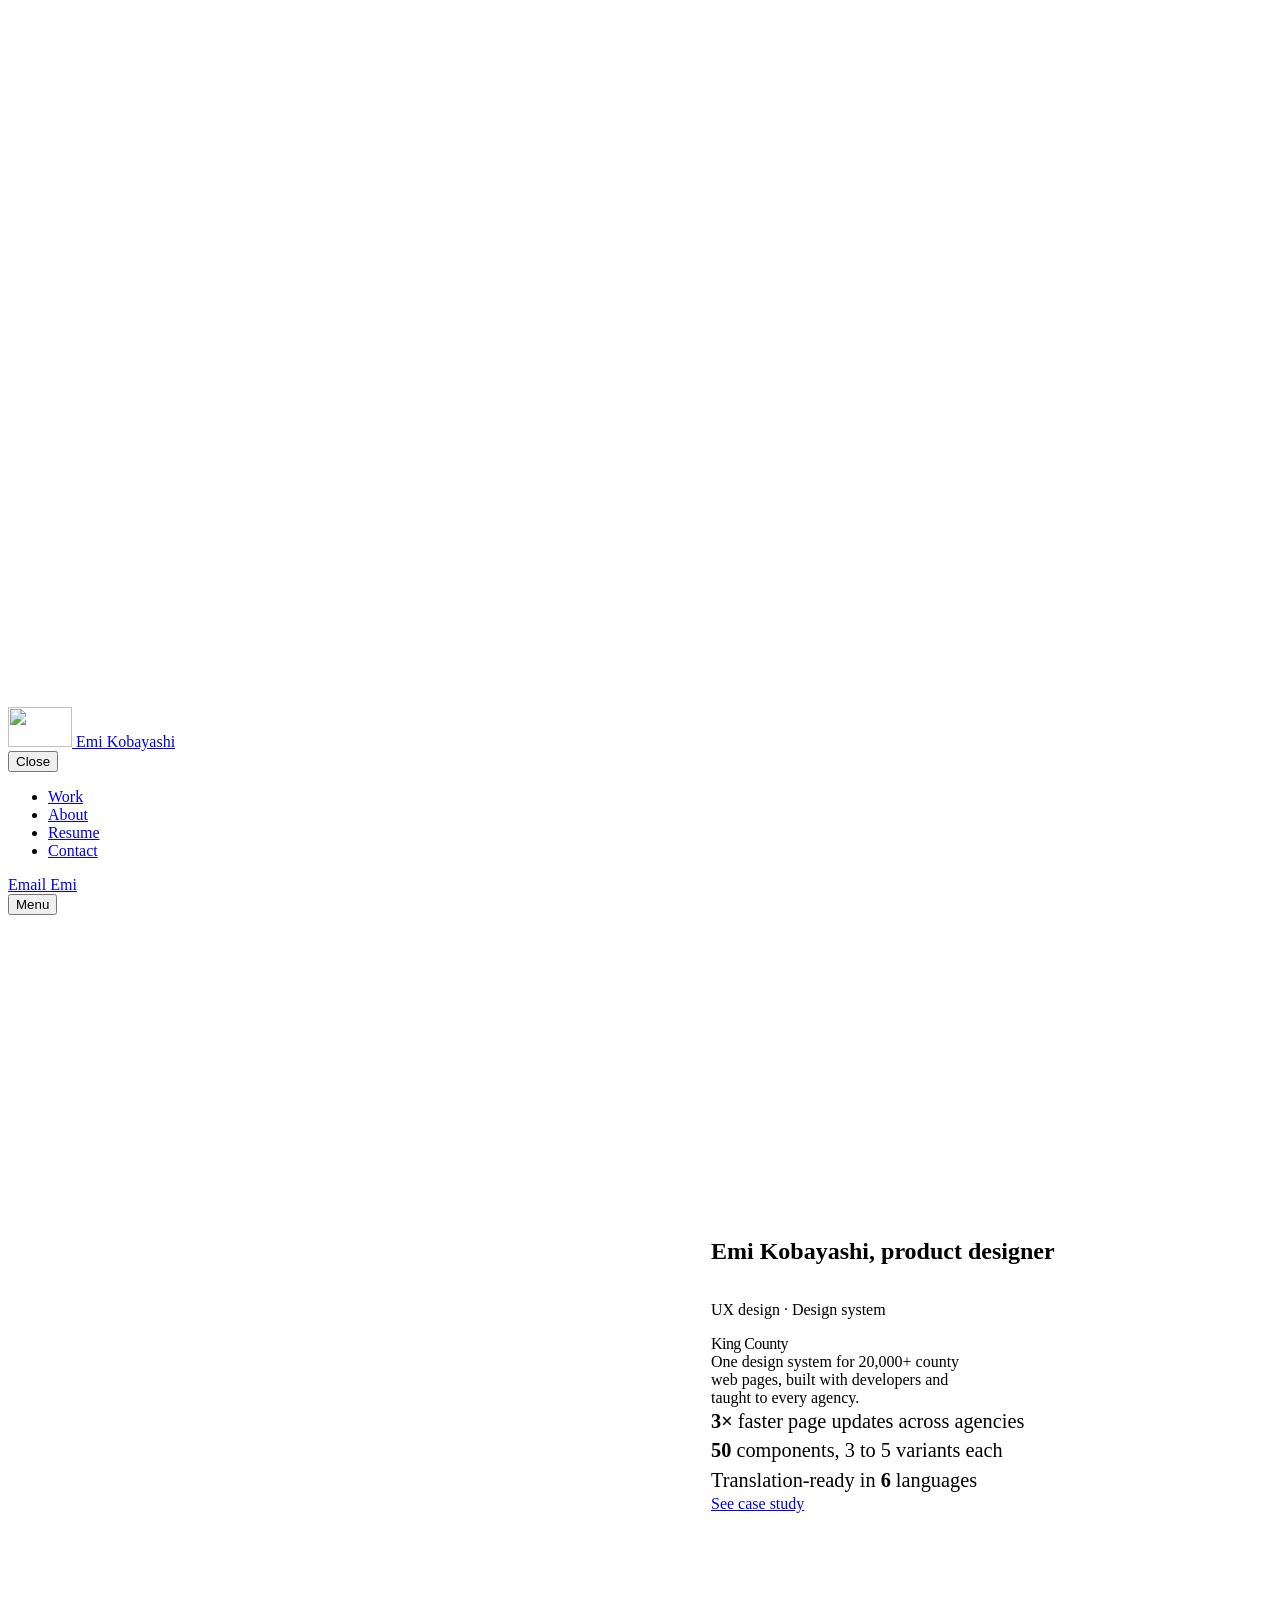
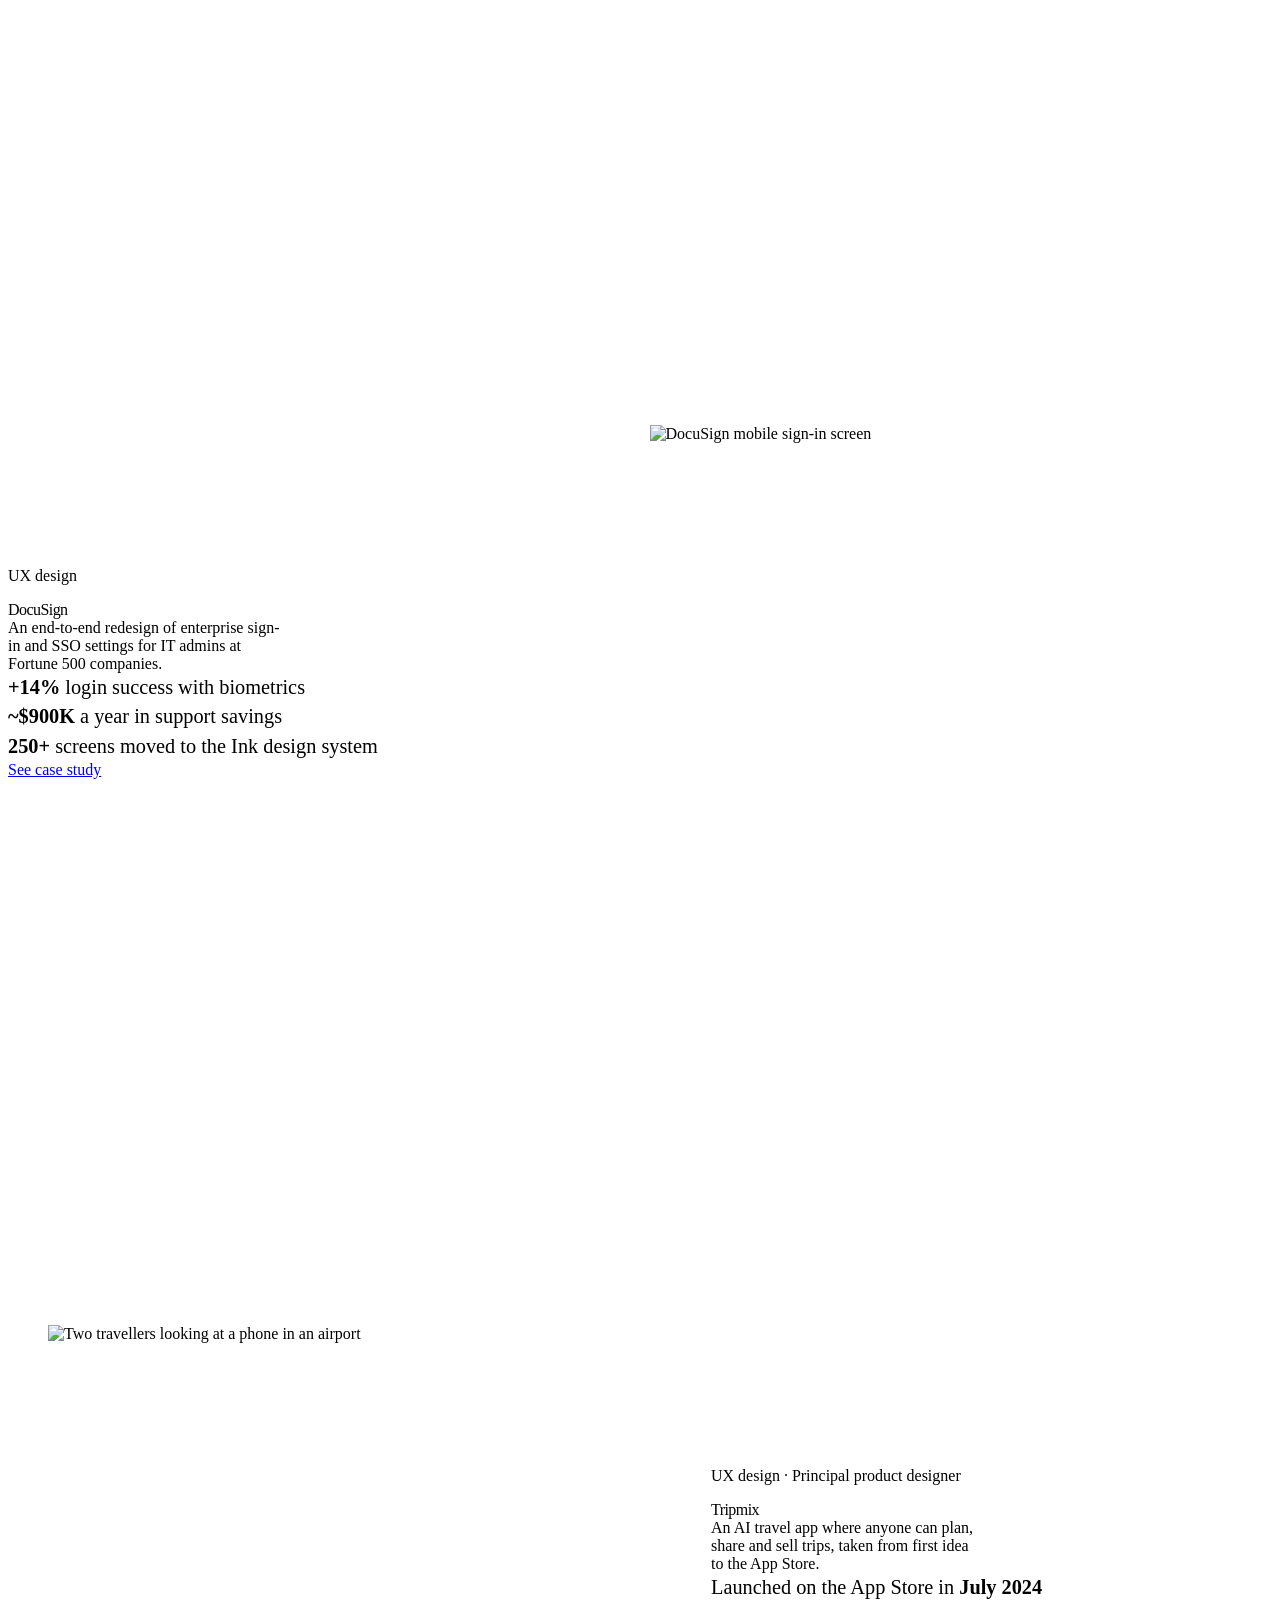
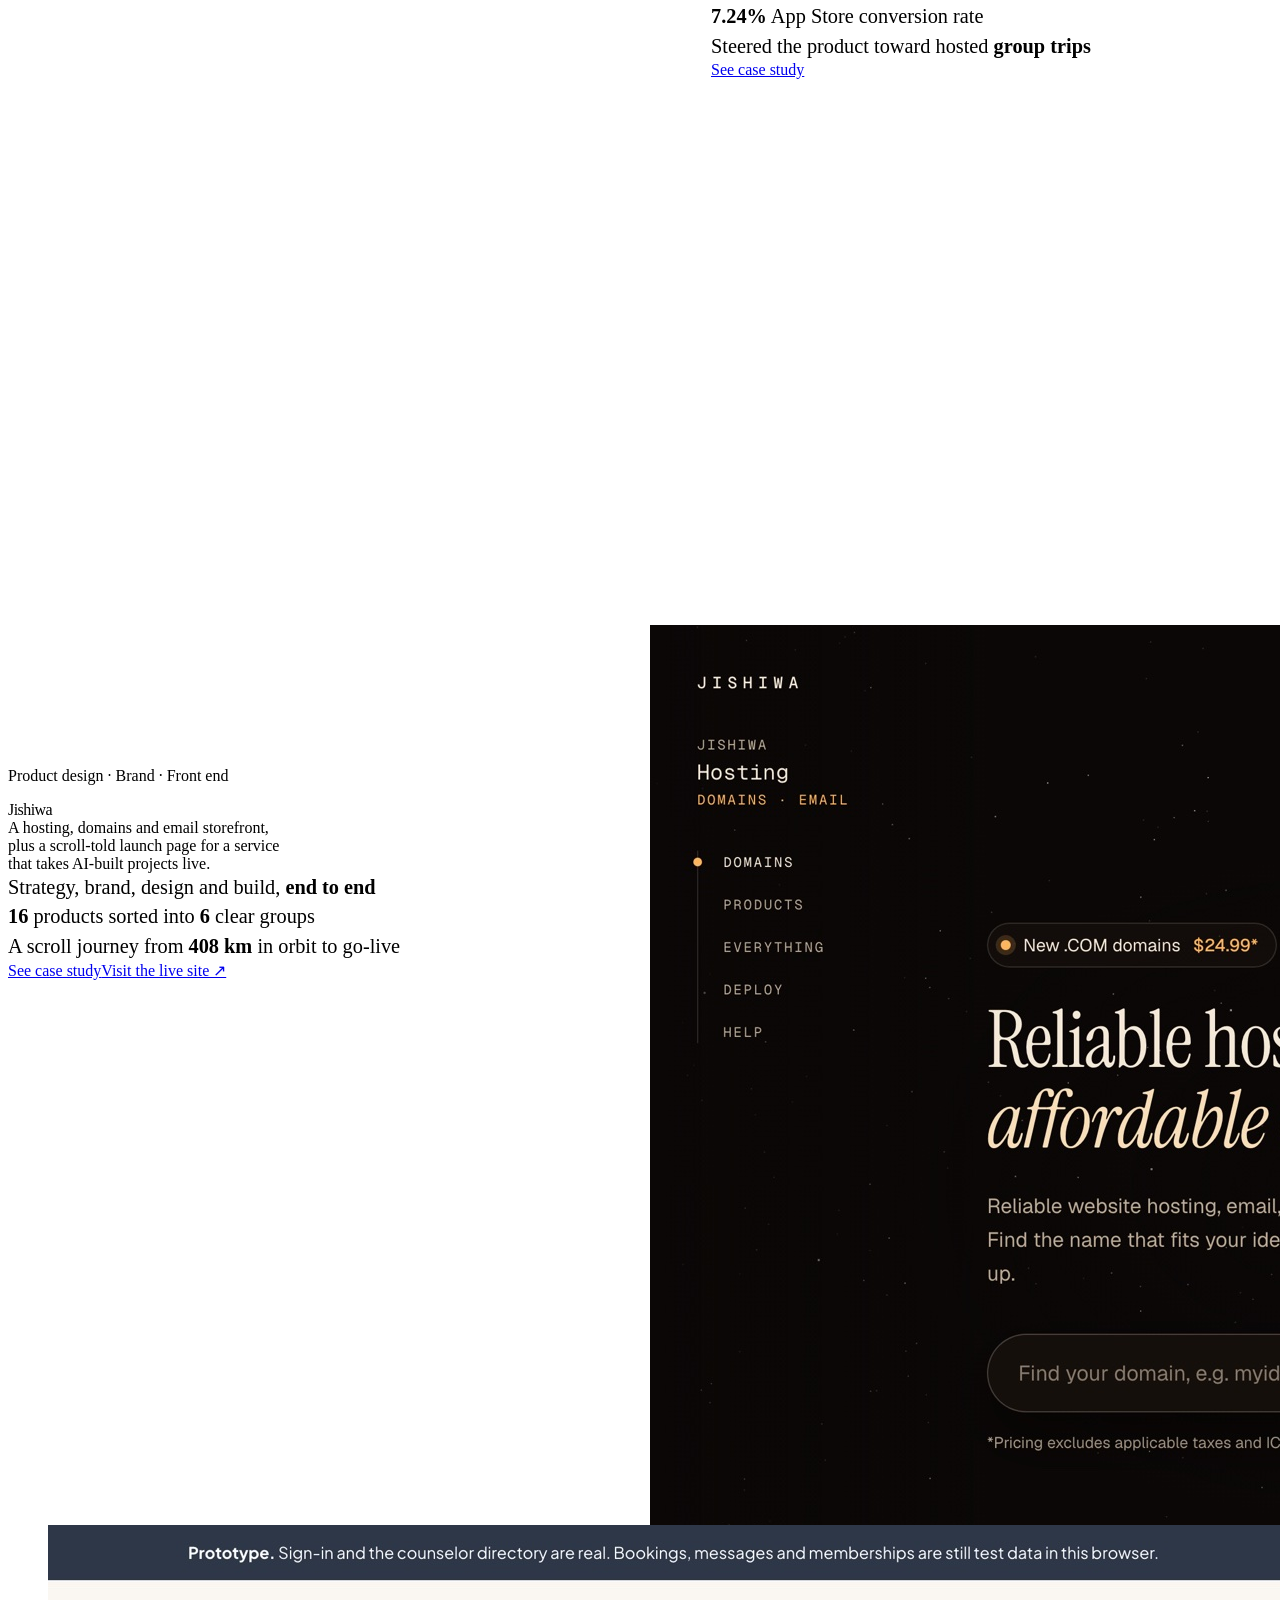
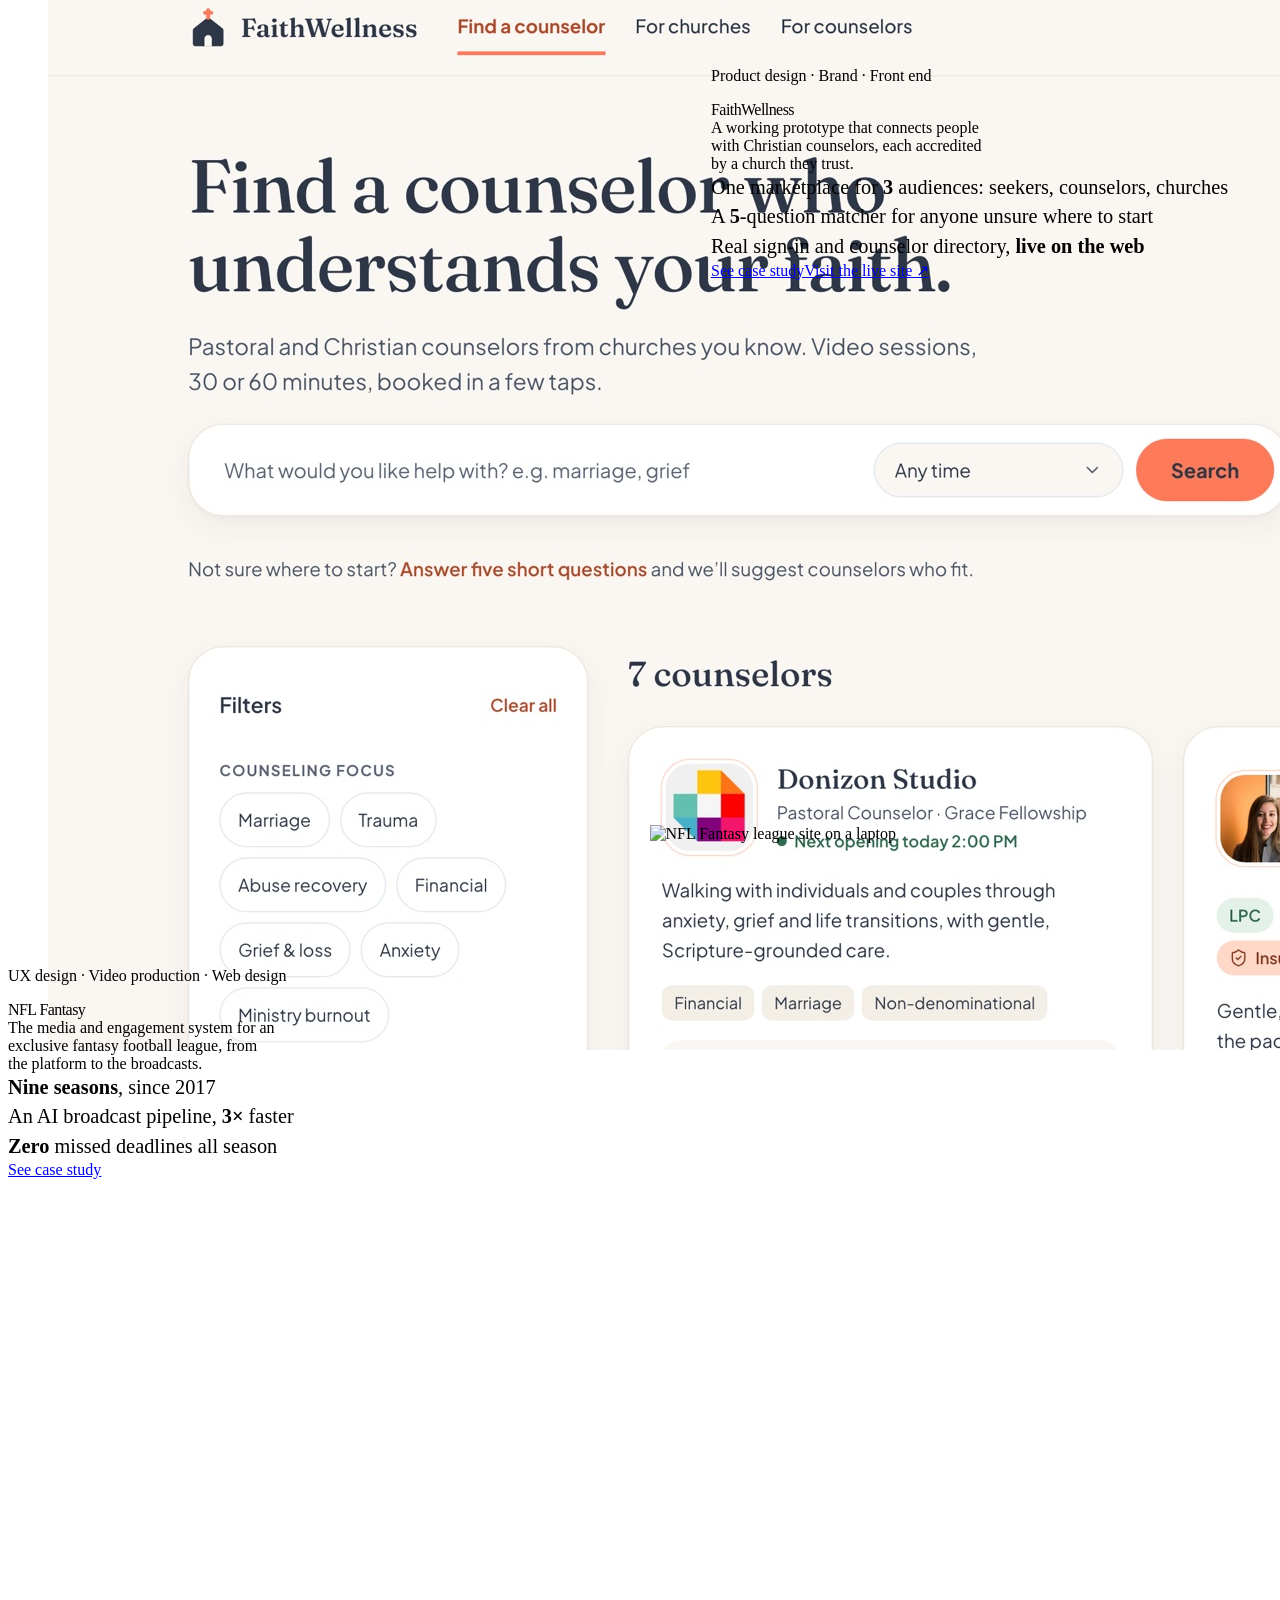
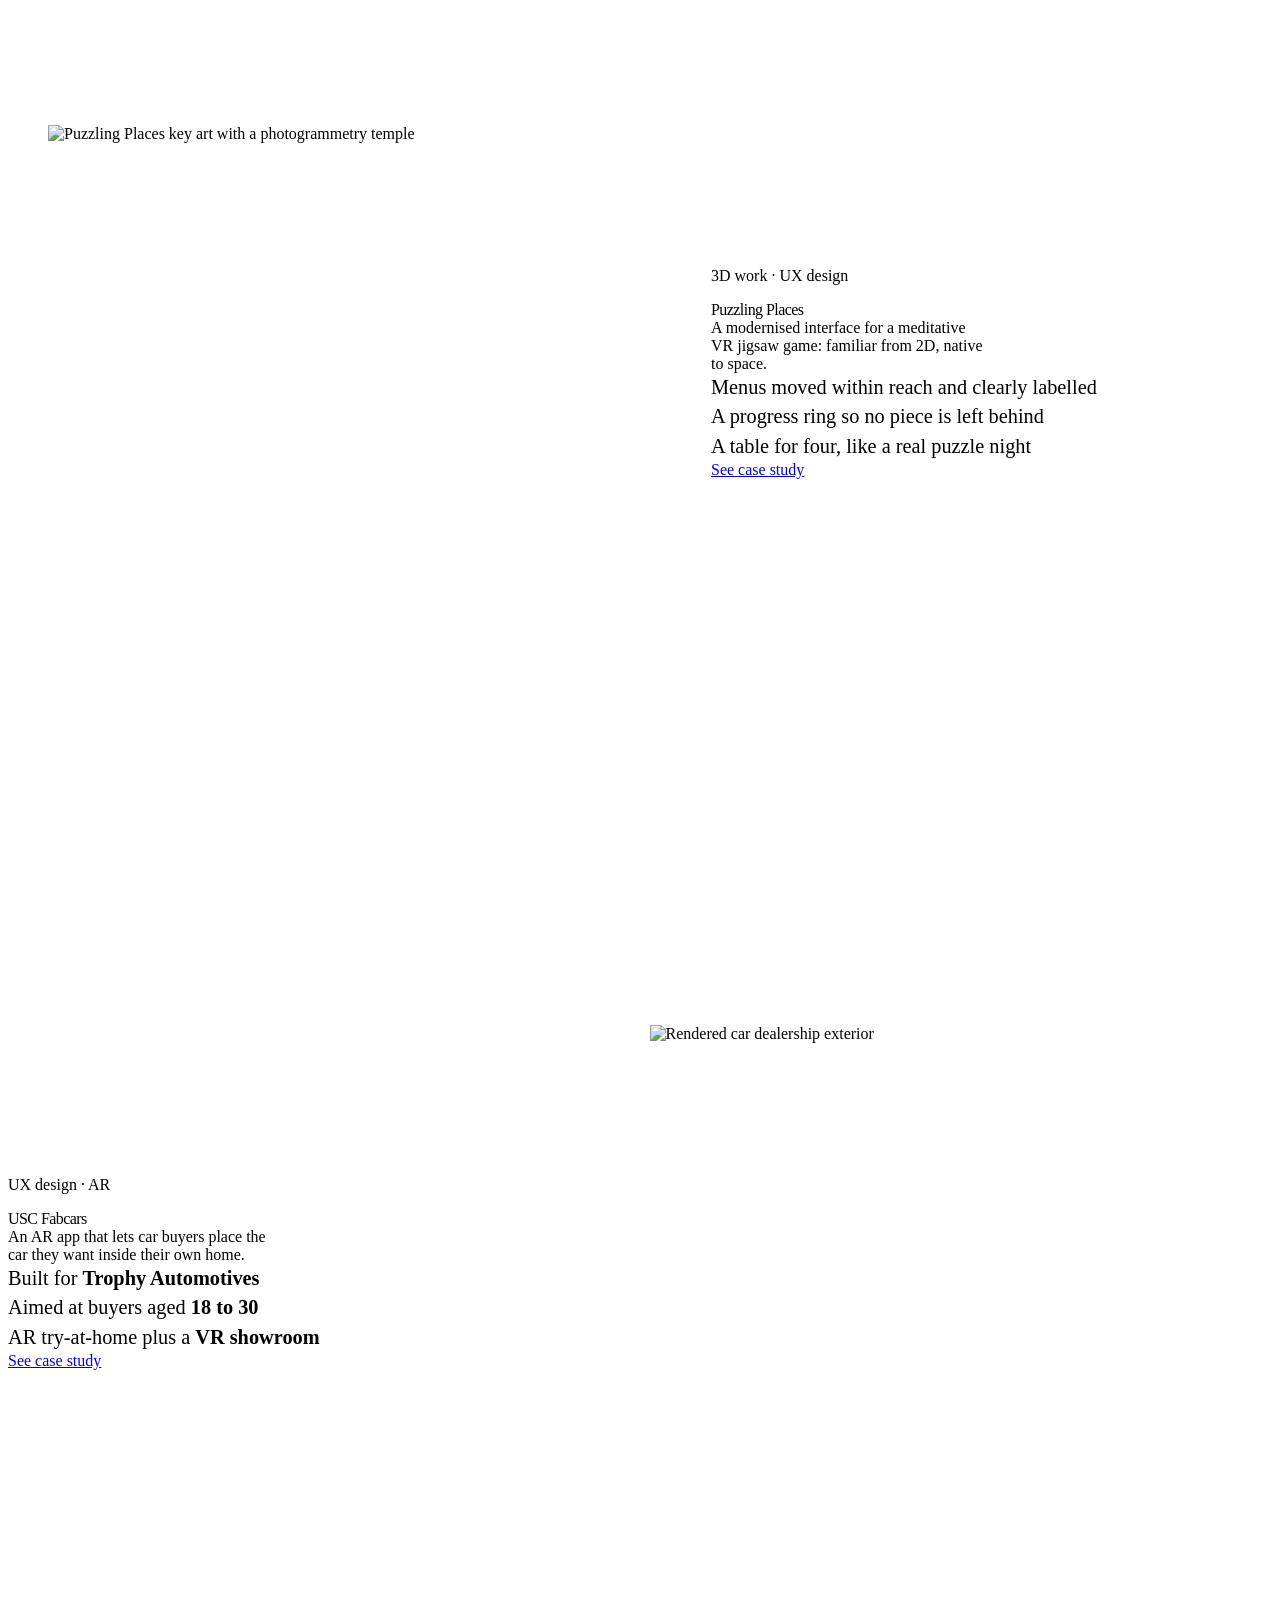
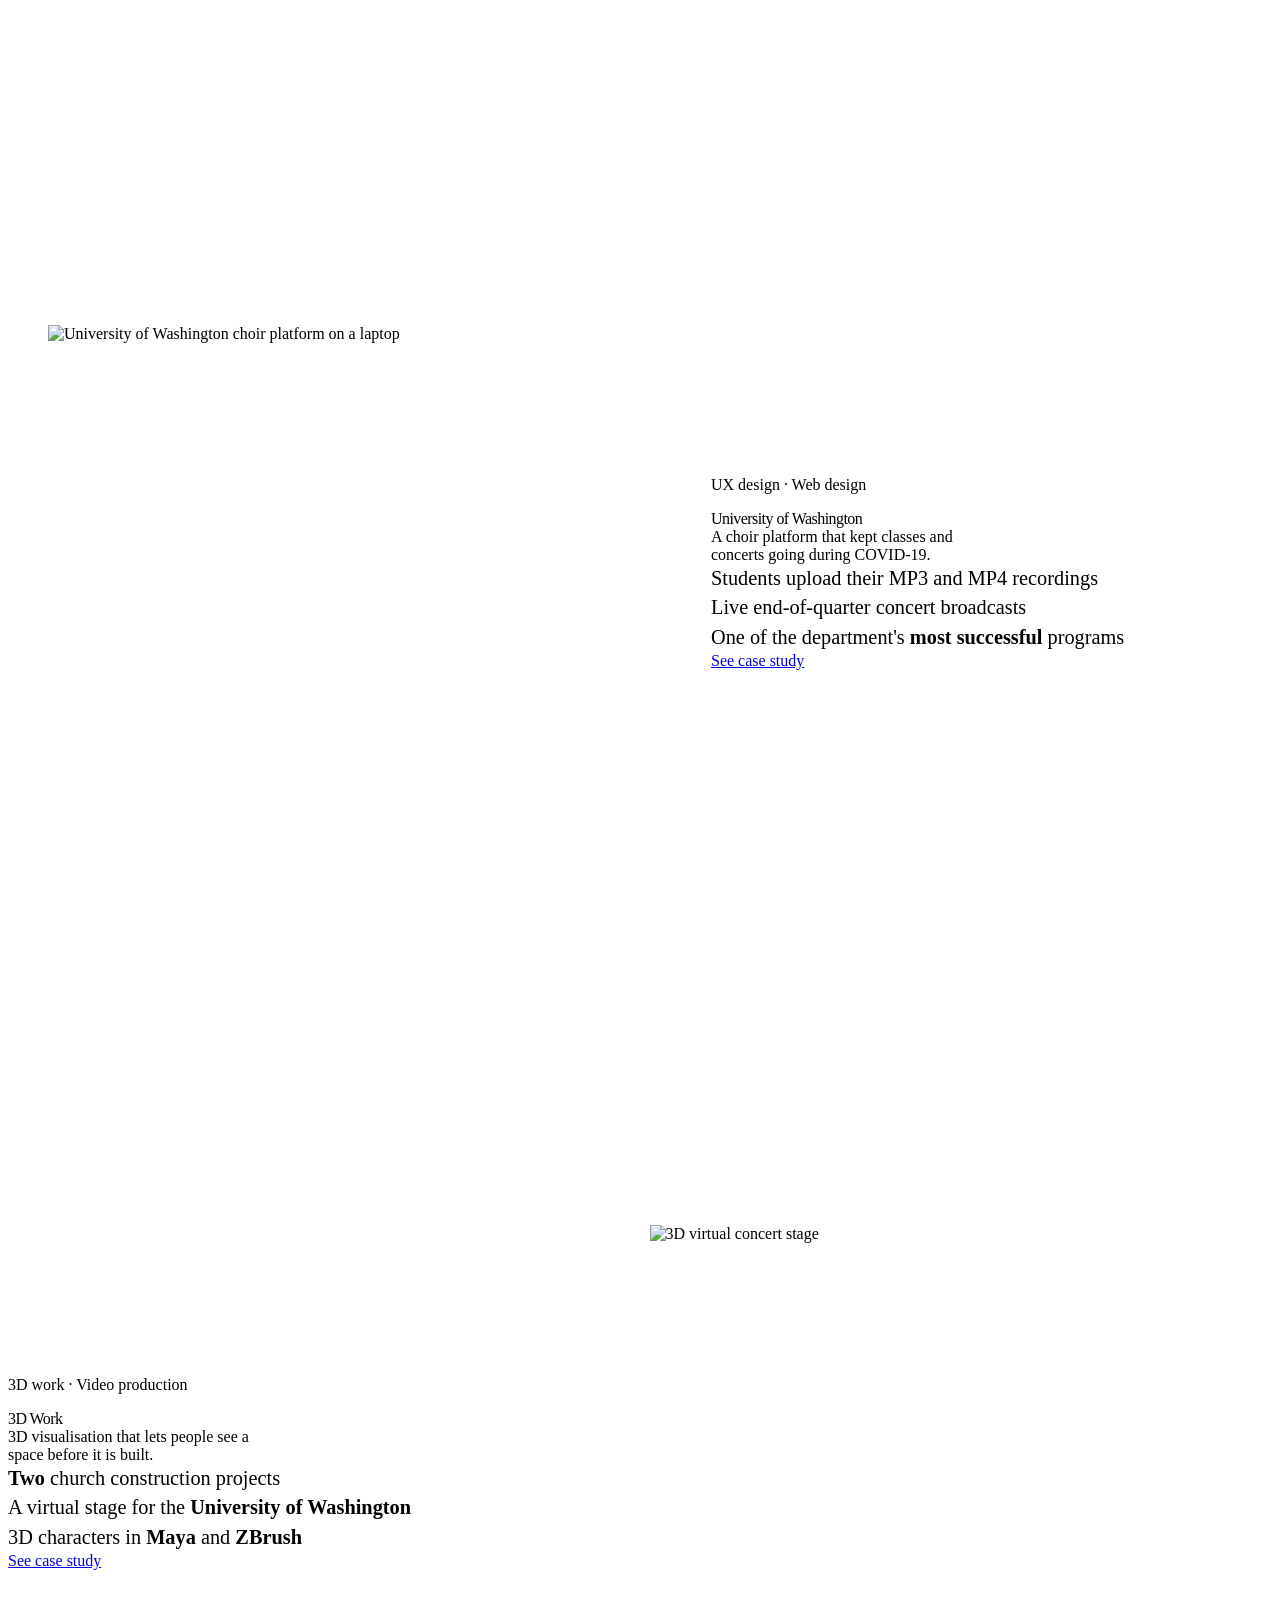
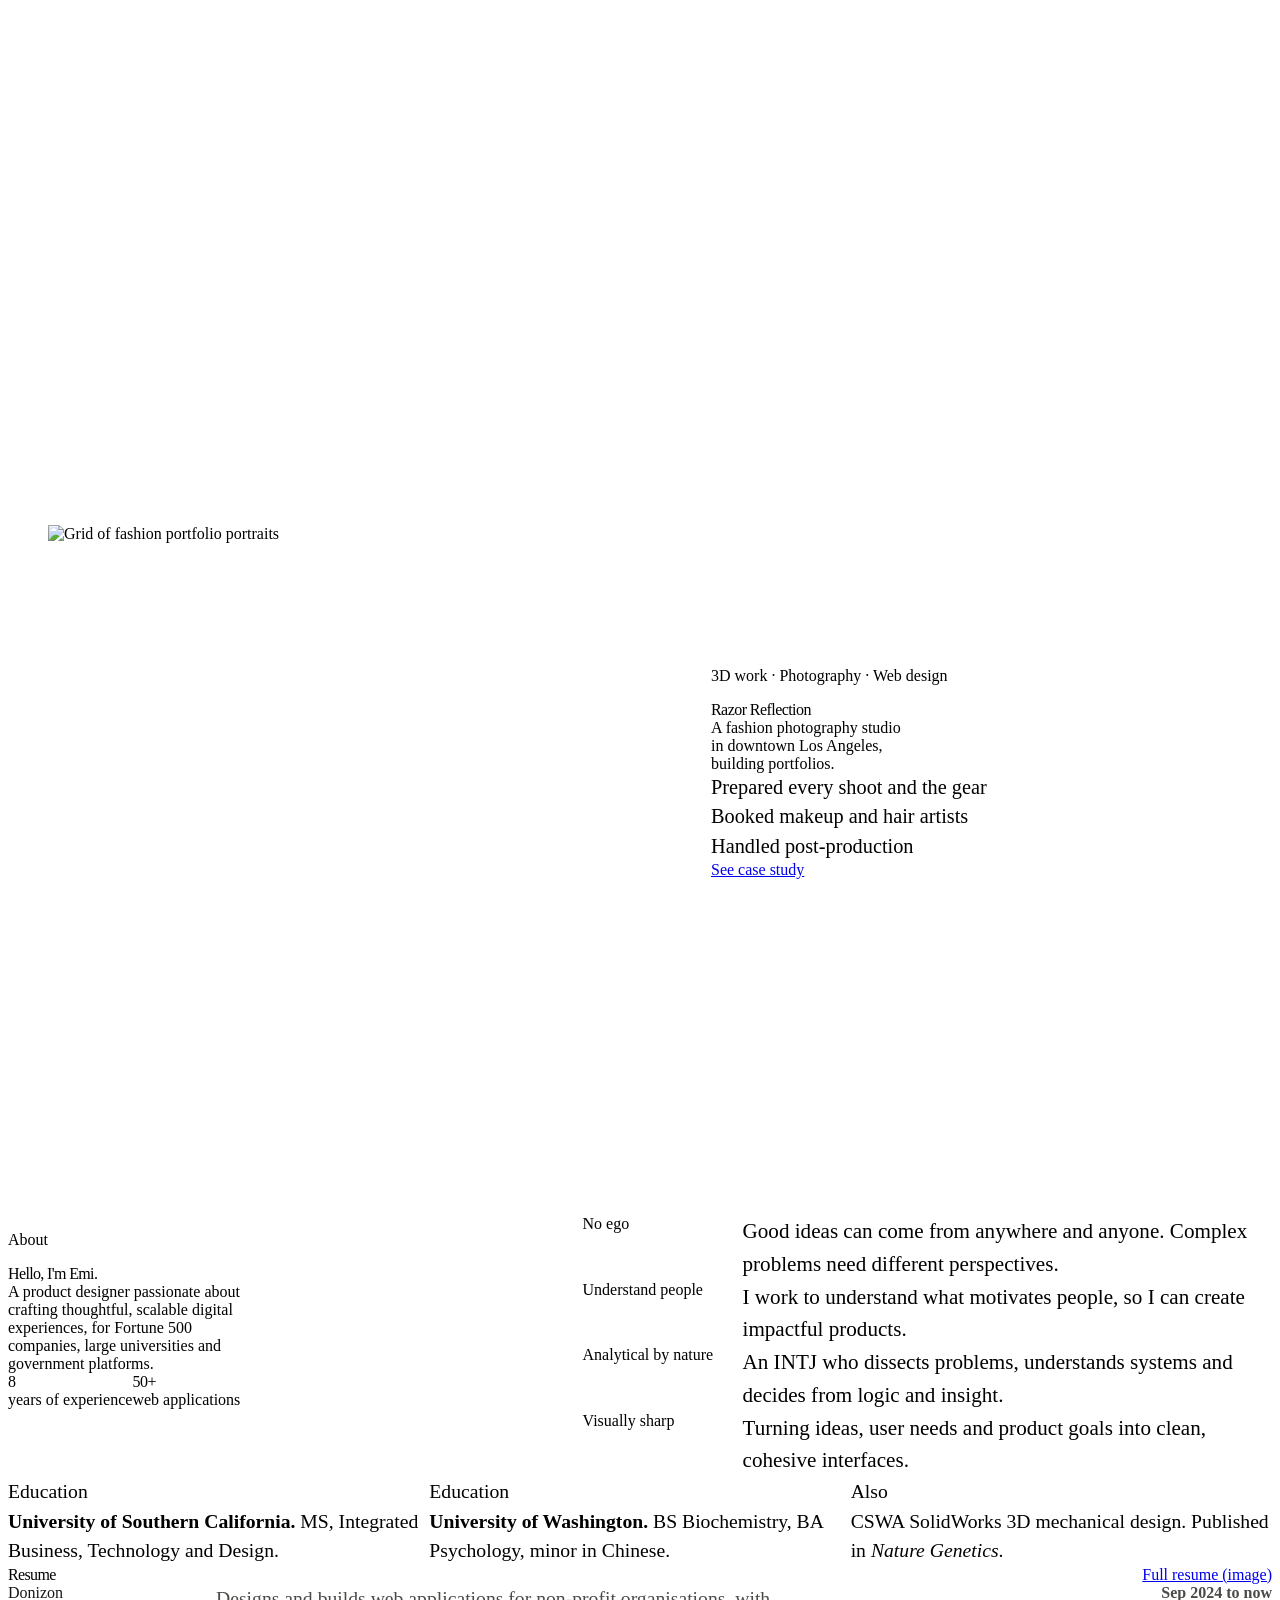
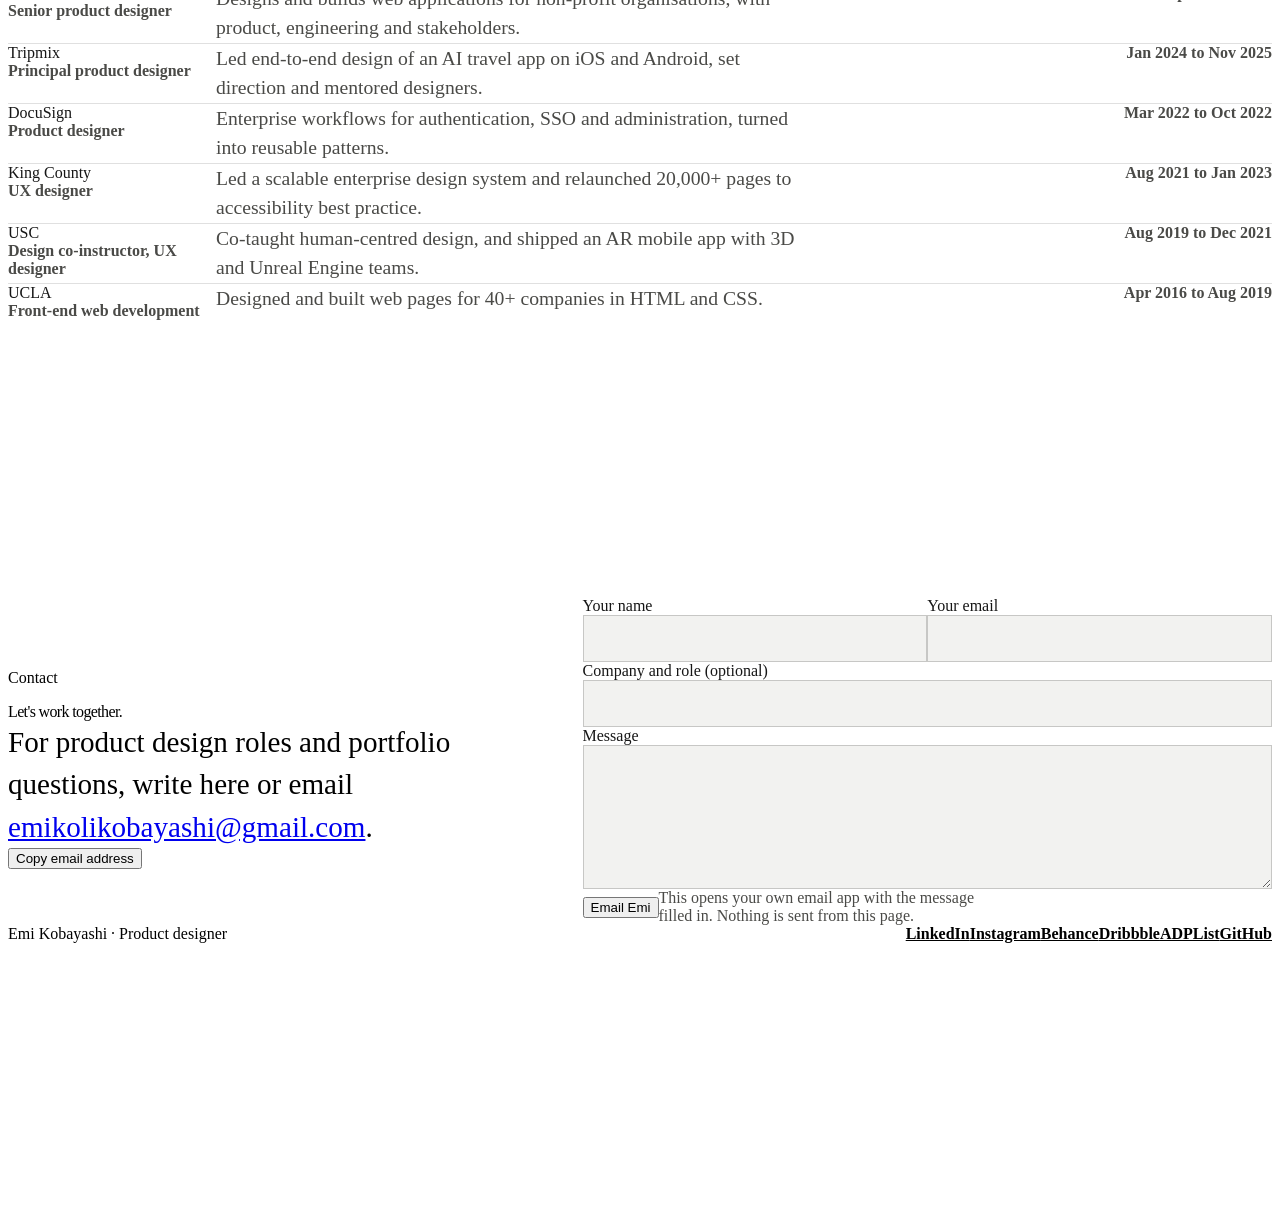
==== index.html @ 7d2c805c "Add files via upload" ====
<!doctype html>
<html lang="en">
<head>
<meta charset="utf-8">
<meta name="viewport" content="width=device-width, initial-scale=1, viewport-fit=cover">
<title>Emi Kobayashi · Product designer</title>
<meta name="description" content="Selected work by Emi Kobayashi, a product designer who builds design systems and visual interfaces people enjoy using.">
<link rel="icon" href="2025-12-EK-Logo-scaled.png">
<link rel="preconnect" href="https://fonts.googleapis.com">
<link rel="preconnect" href="https://fonts.gstatic.com" crossorigin>
<link rel="stylesheet" href="https://fonts.googleapis.com/css2?family=JetBrains+Mono:wght@500;700&family=Mulish:wght@400;600;700;800;900&display=swap">
<link rel="stylesheet" href="scrollcraft.css?v=3">
<link rel="stylesheet" href="site.css?v=17">
<script>
  /* Test hook, not a feature: ?motion=reduce forces the reduced-motion path in
     browsers that cannot emulate the media query. Must run before the engine. */
  (function () {
    var forced = /[?&]motion=reduce\b/.test(location.search);
    if (forced) {
      var mm = window.matchMedia.bind(window);
      window.matchMedia = function (q) {
        if (/prefers-reduced-motion:\s*reduce/.test(q)) return { matches: true, media: q, addEventListener: function () {}, addListener: function () {} };
        if (/prefers-reduced-motion:\s*no-preference/.test(q)) return { matches: false, media: q, addEventListener: function () {}, addListener: function () {} };
        return mm(q);
      };
    }
    if (forced || window.matchMedia('(prefers-reduced-motion: reduce)').matches) document.documentElement.classList.add('rm');
  })();
</script>
<style>
  section { scroll-margin-top: 0; }

  /* ------------------------------------------------ the project screens -- */
  .proj {
    min-height: 100svh; display: grid; grid-template-columns: minmax(0, 13fr) minmax(0, 11fr);
    align-items: center; gap: clamp(1.5rem, 3.2vw, 3.5rem);
    /* Past ~84rem the pair stays together in the middle instead of drifting apart. */
    padding: calc(var(--bar-h) + var(--sc-6)) max(var(--sc-gutter), (100vw - 84rem) / 2) var(--sc-8);
  }
  .proj--flip { grid-template-columns: minmax(0, 11fr) minmax(0, 13fr); }
  .proj--flip .proj__media { order: 2; }
  /* Text always sits against its image: when the image is on the right, the
     copy block moves to the right edge of its column. */
  .proj--flip .proj__copy { justify-self: end; }
  .proj__media { position: relative; perspective: 1400px; }
  .proj__frame { aspect-ratio: 4 / 3; transform-style: preserve-3d; }
  .proj__frame .shot { width: 100%; height: 100%; }
  .proj__copy { display: grid; gap: var(--sc-5); width: 100%; max-width: 37rem; container-type: inline-size; }
  .proj__copy .lbl__kind { font-size: var(--sc-t-sm); }
  .proj__title { margin: 0; font: 900 var(--sc-t-4xl)/0.95 var(--sc-font-display); letter-spacing: -0.035em; text-wrap: balance; }
  .proj__title { font-size: min(var(--sc-t-4xl), 15.5cqi); }
  /* Body and highlights are sized to hold their own against a large image. */
  .proj__text { margin: 0; color: var(--sc-ink); font: 600 var(--sc-t-lg)/1.5 var(--sc-font-text); max-width: 34ch; text-wrap: pretty; }
  .proj__points { margin: 0; padding: 0; list-style: none; display: grid; gap: var(--sc-3); }
  .proj__points li { position: relative; padding-left: var(--sc-6); color: var(--sc-ink-soft); font-size: clamp(1.05rem, 0.95rem + 0.4vw, 1.3rem); line-height: 1.45; }
  .proj__points li::before { content: ""; position: absolute; left: 0.2rem; top: 0.55em; width: 9px; height: 9px; border-radius: 0; background: var(--sc-accent); }
  .proj__points b { color: var(--sc-ink); font-weight: 800; }
  .proj__go { display: flex; align-items: center; gap: var(--sc-6); flex-wrap: wrap; margin-top: var(--sc-3); }

  /* --------------------------------------- 1 · King County, the opening -- */
  .hero { min-height: 100svh; }
  .hero__by { margin: 0; font: 600 var(--sc-t-lg)/1.45 var(--sc-font-text); color: var(--sc-ink-soft); max-width: 34ch; }
  .hero__by strong { color: var(--sc-ink); font-weight: 800; }
  .scene { position: relative; height: min(74svh, 44rem); }
  .scene > * { position: absolute; will-change: transform; }
  /* Three images on one grid: the desktop homepage at the back, the
     components page overlapping its lower left, and the phone as a portrait
     card on the right. Shared radius and shadow; bottoms step down evenly. */
  .scene > .shot { border-radius: var(--ek-radius); }
  .scene__desktop { top: 2%; right: 0; width: 84%; aspect-ratio: 16 / 10; }
  .scene__desktop img { object-position: 50% 87%; }
  .scene__components { left: 0; bottom: 12%; width: 56%; aspect-ratio: 16 / 10; }
  .scene__components img { object-position: 0 0; }
  .scene__phone { right: 6%; bottom: 4%; width: 27%; aspect-ratio: 3 / 4; }
  .scene__phone img { object-position: 52% 50%; }

  /* ------------------------------------------------------------ about -- */
  .about { padding: calc(var(--bar-h) + var(--sc-9)) var(--sc-gutter) var(--sc-9); }
  .about__grid { display: grid; grid-template-columns: minmax(0, 5fr) minmax(0, 6fr); gap: var(--sc-9) var(--sc-8); max-width: var(--sc-maxw); margin-inline: auto; }
  .about h2 { margin: var(--sc-3) 0 0; font: 900 var(--sc-t-4xl)/0.92 var(--sc-font-display); letter-spacing: -0.04em; }
  .about__intro { margin: var(--sc-6) 0 0; font: 600 clamp(1.35rem, 1.1rem + 0.9vw, 1.95rem)/1.4 var(--sc-font-text); max-width: 32ch; }
  .about__nums { display: flex; gap: var(--sc-8); margin-top: var(--sc-7); }
  .about__nums div { display: grid; gap: var(--sc-1); }
  .about__nums strong { font: 900 var(--sc-t-3xl)/1 var(--sc-font-display); letter-spacing: -0.03em; font-variant-numeric: tabular-nums; color: var(--ek-mark); }
  .about__nums div > span { color: var(--sc-ink-soft); font-size: var(--sc-t-sm); }
  .principles { list-style: none; margin: 0; padding: 0; display: grid; gap: var(--sc-6); align-content: start; }
  .principles li { display: grid; grid-template-columns: 10rem 1fr; gap: var(--sc-4); padding-top: var(--sc-5); border-top: 1px solid var(--sc-hairline); }
  .principles b { font: 800 var(--sc-t-lg)/1.3 var(--sc-font-display); }
  .principles p { margin: 0; color: var(--sc-ink-soft); line-height: 1.55; font-size: clamp(1.1rem, 1rem + 0.4vw, 1.35rem); }
  .about__edu { grid-column: 1 / -1; display: grid; grid-template-columns: repeat(3, minmax(0, 1fr)); gap: var(--sc-6); padding-top: var(--sc-6); border-top: 1px solid var(--sc-hairline); }
  .about__edu p { margin: var(--sc-2) 0 0; color: var(--sc-ink-soft); line-height: 1.5; font-size: clamp(1.05rem, 0.95rem + 0.35vw, 1.25rem); }
  .about__edu b { color: var(--sc-ink); }

  /* ----------------------------------------------------------- resume -- */
  .resume { padding: calc(var(--bar-h) + var(--sc-7)) var(--sc-gutter) var(--sc-9); }
  .resume__in { max-width: var(--sc-maxw); margin-inline: auto; }
  .resume__head { display: flex; align-items: end; justify-content: space-between; gap: var(--sc-5); flex-wrap: wrap; margin-bottom: var(--sc-7); }
  .resume h2 { margin: 0; font: 900 var(--sc-t-4xl)/0.92 var(--sc-font-display); letter-spacing: -0.04em; }
  .paper { --sc-ink: #161616; --sc-ink-soft: #4A4A47; --sc-hairline: rgb(0 0 0 / 0.12); color: var(--sc-ink); background: #fff; border-radius: var(--ek-radius); box-shadow: var(--sc-edge); }
  .paper .link { color: var(--sc-ink); }
  .ledger { margin: 0; padding: var(--sc-3) var(--sc-7); }
  .ledger ol { list-style: none; margin: 0; padding: 0; }
  .role { display: grid; grid-template-columns: 13rem minmax(0, 1fr) 12rem; gap: var(--sc-6); padding: var(--sc-6) 0; }
  .role + .role { border-top: 1px solid var(--sc-hairline); }
  .role h3 { margin: 0; font: 900 var(--sc-t-lg)/1.15 var(--sc-font-display); }
  .role__title { margin: var(--sc-1) 0 0; color: var(--sc-ink-soft); font-size: var(--sc-t-sm); font-weight: 600; }
  .role p.role__did { margin: 0; line-height: 1.5; color: var(--sc-ink-soft); max-width: 60ch; font-size: clamp(1.05rem, 0.95rem + 0.35vw, 1.25rem); }
  .role time { font-size: var(--sc-t-sm); font-weight: 700; color: var(--sc-ink-soft); text-align: right; font-variant-numeric: tabular-nums; }

  /* ---------------------------------------------------------- contact -- */
  .contact { min-height: 100svh; display: grid; align-content: center; padding: calc(var(--bar-h) + var(--sc-7)) var(--sc-gutter) var(--sc-6); }
  .plate { display: grid; grid-template-columns: minmax(0, 5fr) minmax(0, 6fr); gap: var(--sc-8); max-width: var(--sc-maxw); width: 100%; margin-inline: auto; align-items: center; }
  .plate h2 { margin: var(--sc-3) 0 0; font: 900 var(--sc-t-4xl)/0.92 var(--sc-font-display); letter-spacing: -0.04em; }
  .plate__fact { margin: var(--sc-5) 0 0; color: var(--sc-ink-soft); line-height: 1.45; max-width: 32ch; font-size: clamp(1.35rem, 1.1rem + 0.9vw, 1.95rem); }
  .plate__copy { margin: var(--sc-5) 0 0; display: flex; align-items: center; gap: var(--sc-4); flex-wrap: wrap; }
  .plate__copied { color: var(--sc-ink-soft); font-size: var(--sc-t-sm); }
  .form { display: grid; grid-template-columns: minmax(0, 1fr) minmax(0, 1fr); gap: var(--sc-5); padding: var(--sc-7); }
  .field input, .field textarea { width: 100%; min-width: 0; box-sizing: border-box; }
  .field { display: grid; gap: var(--sc-2); }
  .field--wide { grid-column: 1 / -1; }
  .field label { font: 800 var(--sc-t-sm)/1 var(--sc-font-text); }
  .field input, .field textarea {
    font: 600 var(--sc-t-base)/1.4 var(--sc-font-text); color: var(--sc-ink);
    padding: 0.85rem 0.95rem; border-radius: 0; border: 1.5px solid rgb(0 0 0 / 0.18); background: #F2F2F0; caret-color: var(--sc-accent);
    transition: border-color 160ms var(--sc-ease-out), background-color 160ms var(--sc-ease-out);
  }
  .field textarea { min-height: 9rem; resize: vertical; }
  .field input:focus, .field textarea:focus { background: #fff; border-color: var(--sc-accent); }
  .field [aria-invalid="true"] { border-color: #C2185B; }
  .form__row { grid-column: 1 / -1; display: flex; align-items: center; gap: var(--sc-6); flex-wrap: wrap; margin-top: var(--sc-2); }
  .form__status { margin: 0; font-size: var(--sc-t-sm); color: var(--sc-ink-soft); max-width: 44ch; }
  .foot { display: flex; justify-content: space-between; gap: var(--sc-5); flex-wrap: wrap; margin: var(--sc-9) auto 0; padding-top: var(--sc-5); border-top: 1px solid var(--sc-hairline); max-width: var(--sc-maxw); width: 100%; font-size: var(--sc-t-sm); color: var(--sc-ink-soft); }
  .foot ul { display: flex; gap: var(--sc-5); list-style: none; margin: 0; padding: 0; flex-wrap: wrap; }
  .foot a { color: inherit; font-weight: 700; }

  /* ----------------------------------------------------------- phones -- */
  @media (max-width: 860px) {
    .proj, .proj--flip { grid-template-columns: 1fr; gap: var(--sc-6); align-content: center; padding-top: calc(var(--bar-h) + var(--sc-4)); padding-bottom: var(--sc-7); }
    .hero { align-content: start; gap: var(--sc-5); }
    .hero .proj__copy { gap: var(--sc-4); }
    .proj--flip .proj__media { order: 0; }
    .proj__title { font-size: var(--sc-t-3xl); }
    .scene { height: 34svh; }
    .scene__components { bottom: 4%; }
    .scene__phone { bottom: 0; }
    .hero .proj__title { font-size: var(--sc-t-3xl); }
    .about__grid, .plate { grid-template-columns: 1fr; gap: var(--sc-7); }
    .about__edu { grid-template-columns: 1fr; }
    .principles li { grid-template-columns: 1fr; gap: var(--sc-1); }
    .ledger { padding: var(--sc-2) var(--sc-5); }
    .role { grid-template-columns: 1fr; gap: var(--sc-2); }
    .role time { text-align: left; order: -1; }
    .form { grid-template-columns: 1fr; padding: var(--sc-5); }
  }
  @media (max-width: 860px) and (max-height: 720px) { .scene { height: 27svh; } .hero { gap: var(--sc-3); } .hero .proj__points { display: none; } .hero__by { font-size: var(--sc-t-base); } }

  /* --------------------------------------------------- reduced motion -- */
  /* ---------------------------------------- scrolling with the mouse -- */
  /* Each project image is lit by the cursor: a soft highlight sits where the
     pointer is relative to the image, brighter the closer the pointer gets. */
  .proj__frame .shot { position: relative; }
  .proj__frame .shot::after {
    content: ""; position: absolute; inset: 0; pointer-events: none; border-radius: inherit;
    background: radial-gradient(circle at var(--gx, 50%) var(--gy, 50%), rgb(255 255 255 / 0.34), rgb(255 255 255 / 0.08) 28%, transparent 55%);
    mix-blend-mode: soft-light; opacity: var(--go, 0); transition: opacity 300ms var(--sc-ease-out);
  }
  html.rm .proj__frame .shot::after { display: none; }

  html.rm .scene > * { transform: none !important; }
  @media (prefers-reduced-motion: reduce) { .scene > * { transform: none !important; } }
</style>
</head>
<body>

<svg class="blob" viewBox="0 0 1400 770" preserveAspectRatio="xMidYMid slice" aria-hidden="true" focusable="false">
  <g class="blob__back"><path/></g>
  <g class="blob__front"><path/></g>
</svg>
<div class="sc-grain" aria-hidden="true"></div>

<header class="bar" id="bar">
  <a class="bar__mark" href="#top" aria-label="Emi Kobayashi, back to top">
    <img src="2025-12-EK-Logo-scaled.png" width="64" height="40" alt="">
    <span class="bar__name">Emi Kobayashi</span>
  </a>
  <nav class="bar__nav" aria-label="Main">
    <div class="bar__sheet" id="sheet">
      <button class="bar__close" type="button">Close</button>
      <ul>
        <li><a href="#work" data-nav="work">Work</a></li>
        <li><a href="#about" data-nav="about">About</a></li>
        <li><a href="#resume" data-nav="resume">Resume</a></li>
        <li><a href="#contact" data-nav="contact">Contact</a></li>
      </ul>
      <a class="btn btn--small" href="#contact">Email Emi</a>
    </div>
    <button class="bar__menu" type="button" aria-expanded="false" aria-controls="sheet">Menu</button>
  </nav>
</header>

<main id="top">

  <!-- 1 · King County. Layered planes over the blob. -->
  <section class="proj hero" id="work" data-blob-at="0" data-blob-side="left" data-nav-for="work" aria-labelledby="kc-title">
    <div class="proj__media scene" aria-hidden="true">
      <figure class="shot scene__desktop" data-depth="far"><img src="img/2018-03-KC-4.jpg" alt="" fetchpriority="high"></figure>
      <figure class="shot scene__components" data-depth="mid"><img src="img/2018-03-KC-9-1024x578-1.jpg" alt="" fetchpriority="high"></figure>
      <figure class="shot scene__phone" data-depth="near"><img src="img/2018-03-KC-Mobile-Responsive-1024x683.jpg" alt="" fetchpriority="high"></figure>
    </div>
    <div class="proj__copy">
      <h1 class="sr-only">Emi Kobayashi, product designer</h1>
      <p class="lbl__kind">UX design · Design system</p>
      <h2 class="proj__title" id="kc-title">King County</h2>
      <p class="proj__text">One design system for 20,000+ county web pages, built with developers and taught to every agency.</p>
      <ul class="proj__points">
        <li><b>3&times;</b> faster page updates across agencies</li>
        <li><b>50</b> components, 3 to 5 variants each</li>
        <li>Translation-ready in <b>6</b> languages</li>
      </ul>
      <div class="proj__go">
        <a class="btn" href="case-kingcounty.html">See case study</a>
      </div>
    </div>
  </section>

  <!-- 3 · The rest of the work, one screen each, alternating sides like the live site. -->
  <section class="proj proj--flip" id="docusign" data-blob-at="2" data-blob-side="right" data-nav-for="work" data-sc-act="flow" aria-labelledby="ds-t">
    <div class="proj__media"><div class="proj__frame" data-sc-tilt="8"><figure class="shot" data-sc-parallax="-0.9"><img src="img/2018-03-DS-1024x683.jpg" alt="DocuSign mobile sign-in screen"></figure></div></div>
    <div class="proj__copy" data-sc-in data-sc-stagger="60">
      <p class="lbl__kind">UX design</p>
      <h2 class="proj__title" id="ds-t">DocuSign</h2>
      <p class="proj__text">An end-to-end redesign of enterprise sign-in and SSO settings for IT admins at Fortune 500 companies.</p>
      <ul class="proj__points">
        <li><b>+14%</b> login success with biometrics</li>
        <li><b>~$900K</b> a year in support savings</li>
        <li><b>250+</b> screens moved to the Ink design system</li>
      </ul>
      <div class="proj__go"><a class="btn" href="case-docusign.html">See case study</a></div>
    </div>
  </section>

  <section class="proj" id="tripmix" data-blob-at="3" data-blob-side="left" data-nav-for="work" data-sc-act="flow" aria-labelledby="tm-t">
    <div class="proj__media"><div class="proj__frame" data-sc-tilt="8"><figure class="shot" data-sc-parallax="-0.9"><img src="img/2025-11-Tripmix-1-1024x683.jpg" alt="Two travellers looking at a phone in an airport"></figure></div></div>
    <div class="proj__copy" data-sc-in data-sc-stagger="60">
      <p class="lbl__kind">UX design · Principal product designer</p>
      <h2 class="proj__title" id="tm-t">Tripmix</h2>
      <p class="proj__text">An AI travel app where anyone can plan, share and sell trips, taken from first idea to the App Store.</p>
      <ul class="proj__points">
        <li>Launched on the App Store in <b>July 2024</b></li>
        <li><b>7.24%</b> App Store conversion rate</li>
        <li>Steered the product toward hosted <b>group trips</b></li>
      </ul>
      <div class="proj__go"><a class="btn" href="case-tripmix.html">See case study</a></div>
    </div>
  </section>

  <section class="proj proj--flip" id="jishiwa" data-blob-at="4" data-blob-side="right" data-nav-for="work" data-sc-act="flow" aria-labelledby="js-t">
    <div class="proj__media"><div class="proj__frame" data-sc-tilt="8"><figure class="shot" data-sc-parallax="-0.9"><img src="img/jishiwa-hero.jpg" alt="Jishiwa home page: a glowing globe behind the headline Reliable hosting, email and affordable domains"></figure></div></div>
    <div class="proj__copy" data-sc-in data-sc-stagger="60">
      <p class="lbl__kind">Product design · Brand · Front end</p>
      <h2 class="proj__title" id="js-t">Jishiwa</h2>
      <p class="proj__text">A hosting, domains and email storefront, plus a scroll-told launch page for a service that takes AI-built projects live.</p>
      <ul class="proj__points">
        <li>Strategy, brand, design and build, <b>end to end</b></li>
        <li><b>16</b> products sorted into <b>6</b> clear groups</li>
        <li>A scroll journey from <b>408 km</b> in orbit to go-live</li>
      </ul>
      <div class="proj__go"><a class="btn" href="case-jishiwa.html">See case study</a><a class="link" href="https://jishiwa.vercel.app/" target="_blank" rel="noopener">Visit the live site ↗</a></div>
    </div>
  </section>

  <section class="proj" id="faithwellness" data-blob-at="5" data-blob-side="left" data-nav-for="work" data-sc-act="flow" aria-labelledby="fw-t">
    <div class="proj__media"><div class="proj__frame" data-sc-tilt="8"><figure class="shot" data-sc-parallax="-0.9"><img src="img/fw-hero.jpg" alt="FaithWellness home page: Find a counselor who understands your faith"></figure></div></div>
    <div class="proj__copy" data-sc-in data-sc-stagger="60">
      <p class="lbl__kind">Product design · Brand · Front end</p>
      <h2 class="proj__title" id="fw-t">FaithWellness</h2>
      <p class="proj__text">A working prototype that connects people with Christian counselors, each accredited by a church they trust.</p>
      <ul class="proj__points">
        <li>One marketplace for <b>3</b> audiences: seekers, counselors, churches</li>
        <li>A <b>5</b>-question matcher for anyone unsure where to start</li>
        <li>Real sign-in and counselor directory, <b>live on the web</b></li>
      </ul>
      <div class="proj__go"><a class="btn" href="case-faithwellness.html">See case study</a><a class="link" href="https://www.faithwellnesscounseling.com/" target="_blank" rel="noopener">Visit the live site ↗</a></div>
    </div>
  </section>

  <section class="proj proj--flip" id="nfl" data-blob-at="0" data-blob-side="right" data-nav-for="work" data-sc-act="flow" aria-labelledby="nfl-t">
    <div class="proj__media"><div class="proj__frame" data-sc-tilt="8"><figure class="shot" data-sc-parallax="-0.9"><img src="img/2018-03-MM-2-1024x683.jpg" alt="NFL Fantasy league site on a laptop"></figure></div></div>
    <div class="proj__copy" data-sc-in data-sc-stagger="60">
      <p class="lbl__kind">UX design · Video production · Web design</p>
      <h2 class="proj__title" id="nfl-t">NFL Fantasy</h2>
      <p class="proj__text">The media and engagement system for an exclusive fantasy football league, from the platform to the broadcasts.</p>
      <ul class="proj__points">
        <li><b>Nine seasons</b>, since 2017</li>
        <li>An AI broadcast pipeline, <b>3&times;</b> faster</li>
        <li><b>Zero</b> missed deadlines all season</li>
      </ul>
      <div class="proj__go"><a class="btn" href="case-nfl.html">See case study</a></div>
    </div>
  </section>

  <section class="proj" id="puzzling" data-blob-at="1" data-blob-side="left" data-nav-for="work" data-sc-act="flow" aria-labelledby="pp-t">
    <div class="proj__media"><div class="proj__frame" data-sc-tilt="8"><figure class="shot" data-sc-parallax="-0.9"><img src="img/2018-03-Puzzling-Pages-Landing-1-1024x576.jpg" alt="Puzzling Places key art with a photogrammetry temple"></figure></div></div>
    <div class="proj__copy" data-sc-in data-sc-stagger="60">
      <p class="lbl__kind">3D work · UX design</p>
      <h2 class="proj__title" id="pp-t">Puzzling Places</h2>
      <p class="proj__text">A modernised interface for a meditative VR jigsaw game: familiar from 2D, native to space.</p>
      <ul class="proj__points">
        <li>Menus moved within reach and clearly labelled</li>
        <li>A progress ring so no piece is left behind</li>
        <li>A table for four, like a real puzzle night</li>
      </ul>
      <div class="proj__go"><a class="btn" href="case-puzzling.html">See case study</a></div>
    </div>
  </section>

  <section class="proj proj--flip" id="fabcars" data-blob-at="2" data-blob-side="right" data-nav-for="work" data-sc-act="flow" aria-labelledby="fc-t">
    <div class="proj__media"><div class="proj__frame" data-sc-tilt="8"><figure class="shot" data-sc-parallax="-0.9"><img src="img/2018-03-Fab-2-1024x589.jpg" alt="Rendered car dealership exterior"></figure></div></div>
    <div class="proj__copy" data-sc-in data-sc-stagger="60">
      <p class="lbl__kind">UX design · AR</p>
      <h2 class="proj__title" id="fc-t">USC Fabcars</h2>
      <p class="proj__text">An AR app that lets car buyers place the car they want inside their own home.</p>
      <ul class="proj__points">
        <li>Built for <b>Trophy Automotives</b></li>
        <li>Aimed at buyers aged <b>18 to 30</b></li>
        <li>AR try-at-home plus a <b>VR showroom</b></li>
      </ul>
      <div class="proj__go"><a class="btn" href="case-fabcars.html">See case study</a></div>
    </div>
  </section>

  <section class="proj" id="uw" data-blob-at="3" data-blob-side="left" data-nav-for="work" data-sc-act="flow" aria-labelledby="uw-t">
    <div class="proj__media"><div class="proj__frame" data-sc-tilt="8"><figure class="shot" data-sc-parallax="-0.9"><img src="img/2018-03-uw-1024x682.jpg" alt="University of Washington choir platform on a laptop"></figure></div></div>
    <div class="proj__copy" data-sc-in data-sc-stagger="60">
      <p class="lbl__kind">UX design · Web design</p>
      <h2 class="proj__title" id="uw-t">University of Washington</h2>
      <p class="proj__text">A choir platform that kept classes and concerts going during COVID-19.</p>
      <ul class="proj__points">
        <li>Students upload their MP3 and MP4 recordings</li>
        <li>Live end-of-quarter concert broadcasts</li>
        <li>One of the department's <b>most successful</b> programs</li>
      </ul>
      <div class="proj__go"><a class="btn" href="case-uw.html">See case study</a></div>
    </div>
  </section>

  <section class="proj proj--flip" id="threed" data-blob-at="4" data-blob-side="right" data-nav-for="work" data-sc-act="flow" aria-labelledby="3d-t">
    <div class="proj__media"><div class="proj__frame" data-sc-tilt="8"><figure class="shot" data-sc-parallax="-0.9"><img src="img/2018-03-UW-3-1024x587.jpg" alt="3D virtual concert stage"></figure></div></div>
    <div class="proj__copy" data-sc-in data-sc-stagger="60">
      <p class="lbl__kind">3D work · Video production</p>
      <h2 class="proj__title" id="3d-t">3D Work</h2>
      <p class="proj__text">3D visualisation that lets people see a space before it is built.</p>
      <ul class="proj__points">
        <li><b>Two</b> church construction projects</li>
        <li>A virtual stage for the <b>University of Washington</b></li>
        <li>3D characters in <b>Maya</b> and <b>ZBrush</b></li>
      </ul>
      <div class="proj__go"><a class="btn" href="case-3d.html">See case study</a></div>
    </div>
  </section>

  <section class="proj" id="razor" data-blob-at="5" data-blob-side="left" data-nav-for="work" data-sc-act="flow" aria-labelledby="rr-t">
    <div class="proj__media"><div class="proj__frame" data-sc-tilt="8"><figure class="shot" data-sc-parallax="-0.9"><img src="img/2018-03-Model-Sample-Pics-768x833.jpg" alt="Grid of fashion portfolio portraits"></figure></div></div>
    <div class="proj__copy" data-sc-in data-sc-stagger="60">
      <p class="lbl__kind">3D work · Photography · Web design</p>
      <h2 class="proj__title" id="rr-t">Razor Reflection</h2>
      <p class="proj__text">A fashion photography studio in downtown Los Angeles, building portfolios.</p>
      <ul class="proj__points">
        <li>Prepared every shoot and the gear</li>
        <li>Booked makeup and hair artists</li>
        <li>Handled post-production</li>
      </ul>
      <div class="proj__go"><a class="btn" href="case-razor.html">See case study</a></div>
    </div>
  </section>

  <!-- 4 · About -->
  <section class="about" id="about" data-blob-at="4" data-blob-side="corner" data-nav-for="about" aria-labelledby="about-title">
    <div class="about__grid">
      <div data-sc-in>
        <p class="lbl__kind">About</p>
        <h2 id="about-title">Hello, I'm Emi.</h2>
        <p class="about__intro">A product designer passionate about crafting thoughtful, scalable digital experiences, for Fortune 500 companies, large universities and government platforms.</p>
        <div class="about__nums">
          <div><strong><span data-sc-count="0 8">8</span></strong><span>years of experience</span></div>
          <div><strong><span data-sc-count="0 50">50</span>+</strong><span>web applications</span></div>
        </div>
      </div>
      <ul class="principles" data-sc-in data-sc-stagger="70">
        <li><b>No ego</b><p>Good ideas can come from anywhere and anyone. Complex problems need different perspectives.</p></li>
        <li><b>Understand people</b><p>I work to understand what motivates people, so I can create impactful products.</p></li>
        <li><b>Analytical by nature</b><p>An INTJ who dissects problems, understands systems and decides from logic and insight.</p></li>
        <li><b>Visually sharp</b><p>Turning ideas, user needs and product goals into clean, cohesive interfaces.</p></li>
      </ul>
      <div class="about__edu" data-sc-in data-sc-stagger="70">
        <div><p class="lbl__kind">Education</p><p><b>University of Southern California.</b> MS, Integrated Business, Technology and Design.</p></div>
        <div><p class="lbl__kind">Education</p><p><b>University of Washington.</b> BS Biochemistry, BA Psychology, minor in Chinese.</p></div>
        <div><p class="lbl__kind">Also</p><p>CSWA SolidWorks 3D mechanical design. Published in <i>Nature Genetics</i>.</p></div>
      </div>
    </div>
  </section>

  <!-- 5 · Resume -->
  <section class="resume" id="resume" data-blob-at="5" data-blob-side="left" data-nav-for="resume" data-sc-act="flow" aria-labelledby="resume-title">
    <div class="resume__in">
      <div class="resume__head">
        <h2 id="resume-title">Resume</h2>
        <a class="link" href="img/2026-05-Emi-Kobayashi-CV-2026.jpg">Full resume (image)</a>
      </div>
      <div data-sc-reveal="up" data-sc-reveal-at="0.12 0.42">
        <figure class="ledger paper">
          <ol>
            <li class="role"><div><h3>Donizon</h3><p class="role__title">Senior product designer</p></div><p class="role__did">Designs and builds web applications for non-profit organisations, with product, engineering and stakeholders.</p><time>Sep 2024 to now</time></li>
            <li class="role"><div><h3>Tripmix</h3><p class="role__title">Principal product designer</p></div><p class="role__did">Led end-to-end design of an AI travel app on iOS and Android, set direction and mentored designers.</p><time>Jan 2024 to Nov 2025</time></li>
            <li class="role"><div><h3>DocuSign</h3><p class="role__title">Product designer</p></div><p class="role__did">Enterprise workflows for authentication, SSO and administration, turned into reusable patterns.</p><time>Mar 2022 to Oct 2022</time></li>
            <li class="role"><div><h3>King County</h3><p class="role__title">UX designer</p></div><p class="role__did">Led a scalable enterprise design system and relaunched 20,000+ pages to accessibility best practice.</p><time>Aug 2021 to Jan 2023</time></li>
            <li class="role"><div><h3>USC</h3><p class="role__title">Design co-instructor, UX designer</p></div><p class="role__did">Co-taught human-centred design, and shipped an AR mobile app with 3D and Unreal Engine teams.</p><time>Aug 2019 to Dec 2021</time></li>
            <li class="role"><div><h3>UCLA</h3><p class="role__title">Front-end web development</p></div><p class="role__did">Designed and built web pages for 40+ companies in HTML and CSS.</p><time>Apr 2016 to Aug 2019</time></li>
          </ol>
        </figure>
      </div>
    </div>
  </section>

  <!-- 6 · Contact. The last screen holds. -->
  <section class="contact" id="contact" data-blob-at="1" data-blob-side="right" data-nav-for="contact" aria-labelledby="contact-title">
    <div class="plate">
      <div>
        <p class="lbl__kind">Contact</p>
        <h2 id="contact-title">Let's work together.</h2>
        <p class="plate__fact">For product design roles and portfolio questions, write here or email <a class="link" href="mailto:emikolikobayashi@gmail.com">emikolikobayashi@gmail.com</a>.</p>
        <p class="plate__copy"><button class="btn btn--small" type="button" id="copy-email">Copy email address</button> <span class="plate__copied" id="copy-status" role="status"></span></p>
      </div>
      <form class="form paper" id="inquiry" action="mailto:emikolikobayashi@gmail.com" method="post" enctype="text/plain" novalidate>
        <div class="field"><label for="f-name">Your name</label><input id="f-name" name="name" autocomplete="name" required></div>
        <div class="field"><label for="f-email">Your email</label><input id="f-email" name="email" type="email" autocomplete="email" required></div>
        <div class="field field--wide"><label for="f-co">Company and role (optional)</label><input id="f-co" name="company" autocomplete="organization"></div>
        <div class="field field--wide"><label for="f-msg">Message</label><textarea id="f-msg" name="message" required></textarea></div>
        <div class="form__row">
          <button class="btn" type="submit">Email Emi</button>
          <p class="form__status" id="f-status" role="status">This opens your own email app with the message filled in. Nothing is sent from this page.</p>
        </div>
      </form>
    </div>
    <footer class="foot">
      <span>Emi Kobayashi · Product designer</span>
      <ul>
        <li><a href="https://www.linkedin.com/in/itsemi/">LinkedIn</a></li>
        <li><a href="https://www.instagram.com/getyourcamera/">Instagram</a></li>
        <li><a href="https://www.behance.net/emiko1">Behance</a></li>
        <li><a href="https://dribbble.com/emikobayashi">Dribbble</a></li>
        <li><a href="https://adplist.org/mentors/emi-kobayashi">ADPList</a></li>
        <li><a href="https://github.com/itsreallyemi">GitHub</a></li>
      </ul>
    </footer>
  </section>

</main>

<script src="scrollcraft.js"></script>
<script>ScrollCraft.mount(document.body);</script>
<script src="blob.js?v=17"></script>
<script src="cursor.js?v=4"></script>
<script>
(function () {
  var root = document.documentElement;
  var rm = root.classList.contains('rm');
  var fine = matchMedia('(hover: hover) and (pointer: fine)').matches && !rm;
  var clamp = function (x, a, b) { return x < a ? a : x > b ? b : x; };
  var ease = function (x) { x = clamp(x, 0, 1); return x * x * (3 - 2 * x); };

  EKBlob(document.querySelector('.blob'), { reduce: rm, ground: '#e8e8e6' });

  /* ---------- opening: four planes at different rates, plus a lean ---------- */
  var hero = document.querySelector('.hero');
  var planes = [].map.call(hero.querySelectorAll('[data-depth]'), function (el) {
    var cfg = { far: [40, 6], mid: [-40, 14], near: [-90, 22] }[el.getAttribute('data-depth')];
    return { el: el, y: cfg[0], lean: cfg[1] };
  });
  var mx = 0, my = 0, tx = 0, ty = 0;
  if (fine) hero.addEventListener('pointermove', function (e) {
    var r = hero.getBoundingClientRect();
    tx = (e.clientX - r.left) / r.width - 0.5; ty = (e.clientY - r.top) / r.height - 0.5;
  });
  hero.addEventListener('pointerleave', function () { tx = 0; ty = 0; });

  /* ---------- scrolling with the mouse ---------- */
  // The blob itself reaches for the cursor (see blob.js). Here, each project
  // image flexes with scroll speed, leans toward the cursor, and is lit by it.
  var cx = innerWidth / 2, cy = innerHeight / 2, hasPointer = false;
  var lastSY = scrollY, sv = 0;
  var medias = [].slice.call(document.querySelectorAll('.proj:not(.hero) .proj__media'));
  if (fine) {
    addEventListener('pointermove', function (e) { cx = e.clientX; cy = e.clientY; hasPointer = true; }, { passive: true });
    root.addEventListener('mouseleave', function () { hasPointer = false; });
  }
  function mouseFrame() {
    var dy = scrollY - lastSY; lastSY = scrollY;
    sv += (dy - sv) * 0.12;                                   // smoothed scroll speed, px per frame
    var bend = clamp(-sv * 0.35, -9, 9);
    medias.forEach(function (m) {
      var r = m.getBoundingClientRect();
      if (r.bottom < 0 || r.top > innerHeight) return;
      var lean = (cx - (r.left + r.width / 2)) / innerWidth * 10;
      m.style.transform = 'perspective(1400px) rotateX(' + bend.toFixed(2) + 'deg) rotateY(' + lean.toFixed(2) + 'deg)';
      var shot = m.querySelector('.shot'), s = shot.getBoundingClientRect();
      var ux = (cx - s.left) / s.width, uy = (cy - s.top) / s.height;
      var near = Math.max(Math.abs(ux - 0.5), Math.abs(uy - 0.5));   // 0.5 at the edge
      shot.style.setProperty('--gx', (ux * 100).toFixed(1) + '%');
      shot.style.setProperty('--gy', (uy * 100).toFixed(1) + '%');
      shot.style.setProperty('--go', hasPointer ? clamp(1.3 - near * 1.4, 0, 1).toFixed(3) : 0);
    });
  }

  window.__ekMouseFrame = mouseFrame; // test hook: drive one frame by hand

  var bar = document.getElementById('bar');
  function frame(now) {
    bar.classList.toggle('is-solid', scrollY > 24);
    if (!rm) {
      var hp = clamp(scrollY / Math.max(1, hero.offsetHeight), 0, 1);
      mx += (tx - mx) * 0.08; my += (ty - my) * 0.08;
      if (hp < 1) planes.forEach(function (p) {
        p.el.style.transform = 'translate3d(' + (mx * p.lean).toFixed(2) + 'px,' + (hp * p.y + my * p.lean).toFixed(2) + 'px,0)';
      });
      if (fine) mouseFrame(now);
    }
    track();
    requestAnimationFrame(frame);
  }
  requestAnimationFrame(frame);
  if (rm) addEventListener('scroll', function () { bar.classList.toggle('is-solid', scrollY > 24); track(); }, { passive: true });

  /* ---------- the menu: current section, jumps, phone sheet ---------- */
  var navLinks = {};
  [].forEach.call(document.querySelectorAll('[data-nav]'), function (a) { navLinks[a.getAttribute('data-nav')] = a; });
  var sections = [].slice.call(document.querySelectorAll('[data-nav-for]'));
  var last = '';
  function track() {
    var y = innerHeight * 0.45, cur = 'work';
    sections.forEach(function (s) { if (s.getBoundingClientRect().top <= y) cur = s.getAttribute('data-nav-for'); });
    if (innerHeight + scrollY >= document.documentElement.scrollHeight - 4) cur = 'contact';
    if (cur === last) return;
    if (last && navLinks[last]) navLinks[last].removeAttribute('aria-current');
    navLinks[cur].setAttribute('aria-current', 'true'); last = cur;
  }

  var glideId = 0;
  function glide(to) {
    var from = scrollY, d = to - from, id = ++glideId;
    var ms = rm ? 0 : Math.min(1000, 380 + Math.abs(d) * 0.07);
    root.style.scrollBehavior = 'auto';
    if (!ms) { scrollTo(0, to); return; }
    var t0 = performance.now();
    (function step(now) {
      if (id !== glideId) return;
      var t = Math.min((now - t0) / ms, 1), e = 1 - Math.pow(1 - t, 3);
      scrollTo(0, from + d * e);
      if (t < 1) requestAnimationFrame(step); else root.style.scrollBehavior = '';
    })(t0);
  }
  addEventListener('wheel', function () { glideId++; }, { passive: true });
  addEventListener('touchstart', function () { glideId++; }, { passive: true });

  function targetY(id) {
    var el = document.getElementById(id);
    if (id === 'work' || id === 'top') return 0;
    return el.getBoundingClientRect().top + scrollY;
  }
  var menu = bar.querySelector('.bar__menu');
  function closeSheet() { bar.classList.remove('is-open'); menu.setAttribute('aria-expanded', 'false'); }
  menu.addEventListener('click', function () {
    var open = !bar.classList.contains('is-open');
    bar.classList.toggle('is-open', open); menu.setAttribute('aria-expanded', String(open));
    if (open) bar.querySelector('.bar__sheet a').focus();
  });
  bar.querySelector('.bar__close').addEventListener('click', function () { closeSheet(); menu.focus(); });
  document.addEventListener('keydown', function (e) { if (e.key === 'Escape' && bar.classList.contains('is-open')) { closeSheet(); menu.focus(); } });
  document.addEventListener('click', function (e) {
    var a = e.target.closest('a[href^="#"]'); if (!a) return;
    var id = a.getAttribute('href').slice(1); if (!document.getElementById(id) && id !== 'top') return;
    e.preventDefault(); closeSheet();
    glide(targetY(id));
    history.replaceState(null, '', '#' + id);
    var dest = document.getElementById(id);
    if (dest && id !== 'top') { if (!dest.hasAttribute('tabindex')) dest.setAttribute('tabindex', '-1'); dest.focus({ preventScroll: true }); }
  });

  /* ---------- the inquiry: composes an email, never pretends to send one ---------- */
  /* ---------- copy the email address (email links do not open everywhere) ---------- */
  var copyBtn = document.getElementById('copy-email'), copied = document.getElementById('copy-status'), ADDRESS = 'emikolikobayashi@gmail.com';
  copyBtn.addEventListener('click', function () {
    function selectIt() {
      var a = document.querySelector('.plate__fact a'), r = document.createRange(); r.selectNodeContents(a);
      var s = getSelection(); s.removeAllRanges(); s.addRange(r);
      copied.textContent = 'Selected. Press Cmd+C or Ctrl+C to copy.';
    }
    try {
      navigator.clipboard.writeText(ADDRESS).then(function () { copied.textContent = 'Copied.'; }, selectIt);
    } catch (e) { selectIt(); }
  });

  var form = document.getElementById('inquiry'), status = document.getElementById('f-status');
  form.addEventListener('submit', function (e) {
    e.preventDefault();
    var bad = null;
    [].forEach.call(form.querySelectorAll('[required]'), function (f) {
      var ok = f.value.trim() && (f.type !== 'email' || /^[^\s@]+@[^\s@]+\.[^\s@]+$/.test(f.value.trim()));
      f.setAttribute('aria-invalid', ok ? 'false' : 'true');
      if (!ok && !bad) bad = f;
    });
    if (bad) { status.textContent = 'Please add your ' + form.querySelector('label[for="' + bad.id + '"]').textContent.toLowerCase().replace('your ', '') + '.'; bad.focus(); return; }
    var d = new FormData(form), co = (d.get('company') || '').trim();
    var subject = 'Hello from ' + d.get('name').trim() + (co ? ', ' + co : '');
    var body = d.get('message').trim() + '\n\n' + d.get('name').trim() + '\n' + d.get('email').trim() + (co ? '\n' + co : '');
    location.href = 'mailto:emikolikobayashi@gmail.com?subject=' + encodeURIComponent(subject) + '&body=' + encodeURIComponent(body);
    status.textContent = 'If your email app opened, the message is ready to send there. If not, copy the address above and paste your message into an email.';
  });
})();
</script>
</body>
</html>
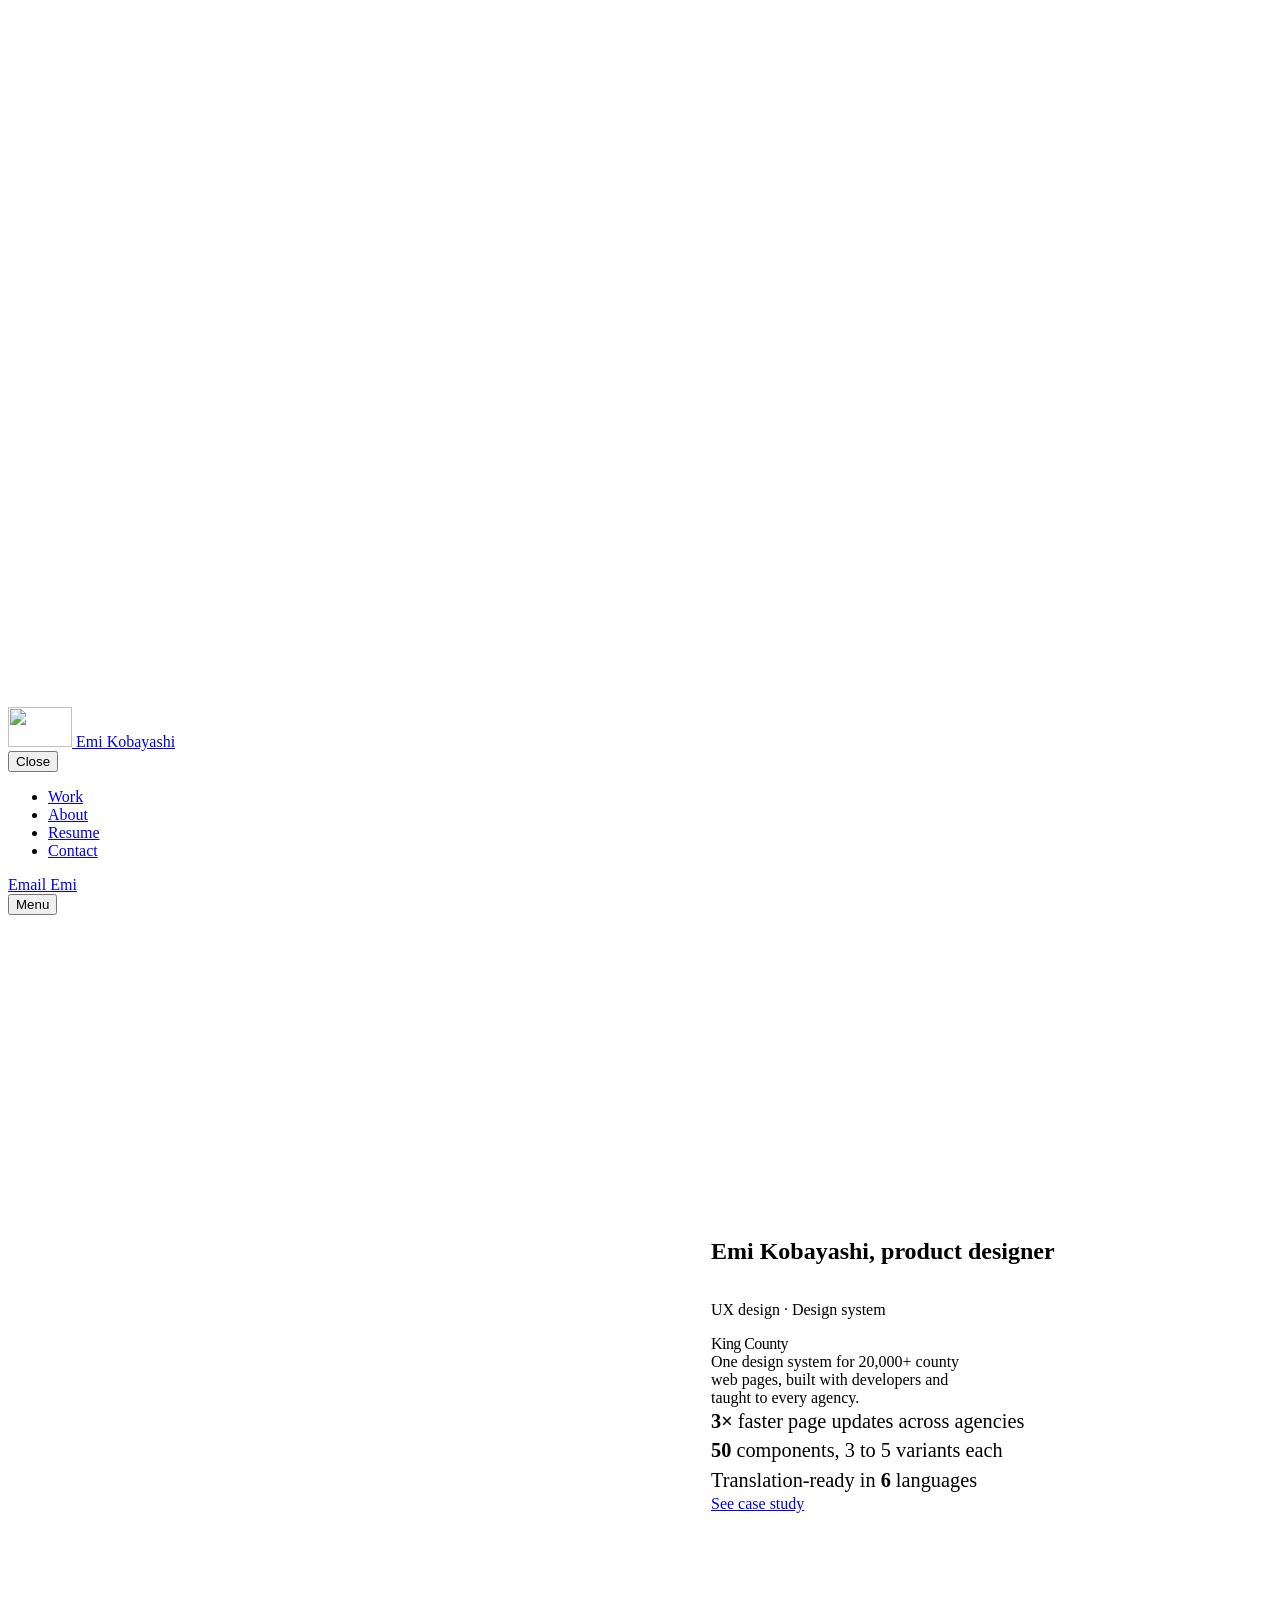
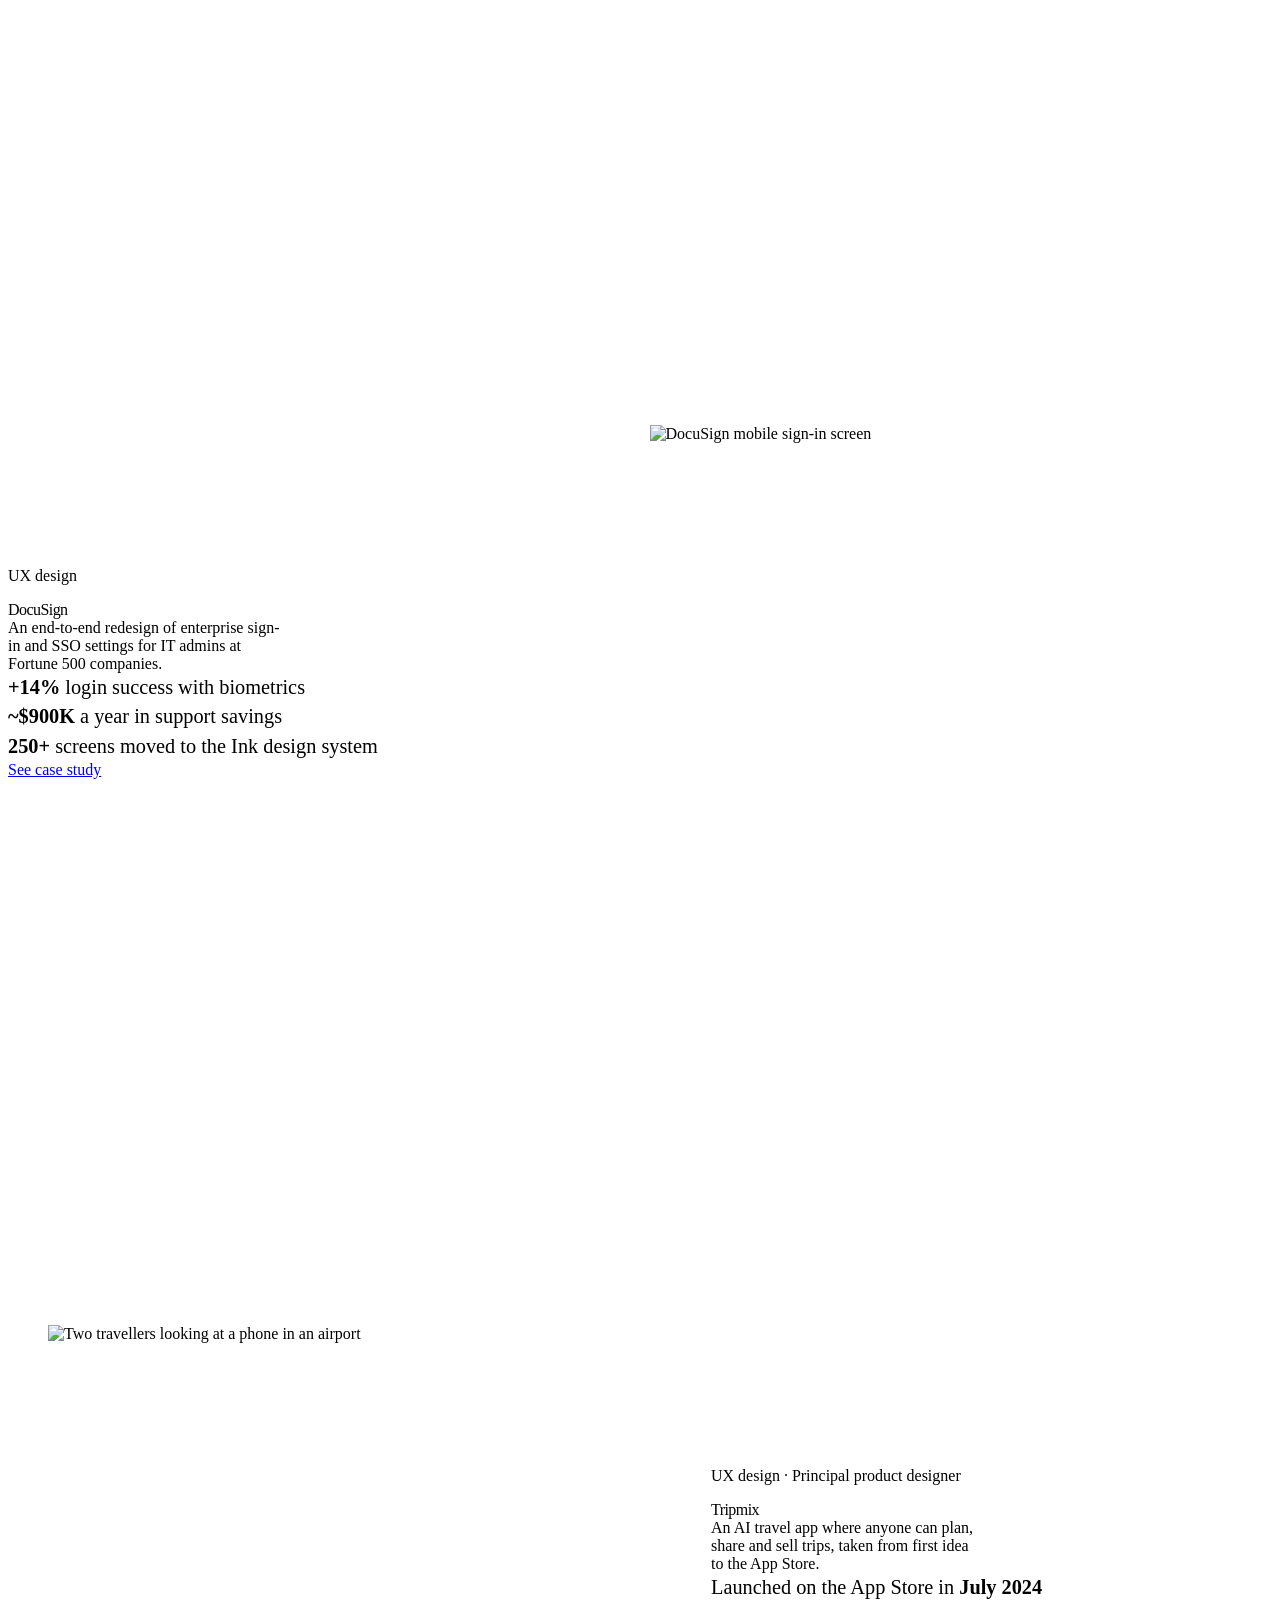
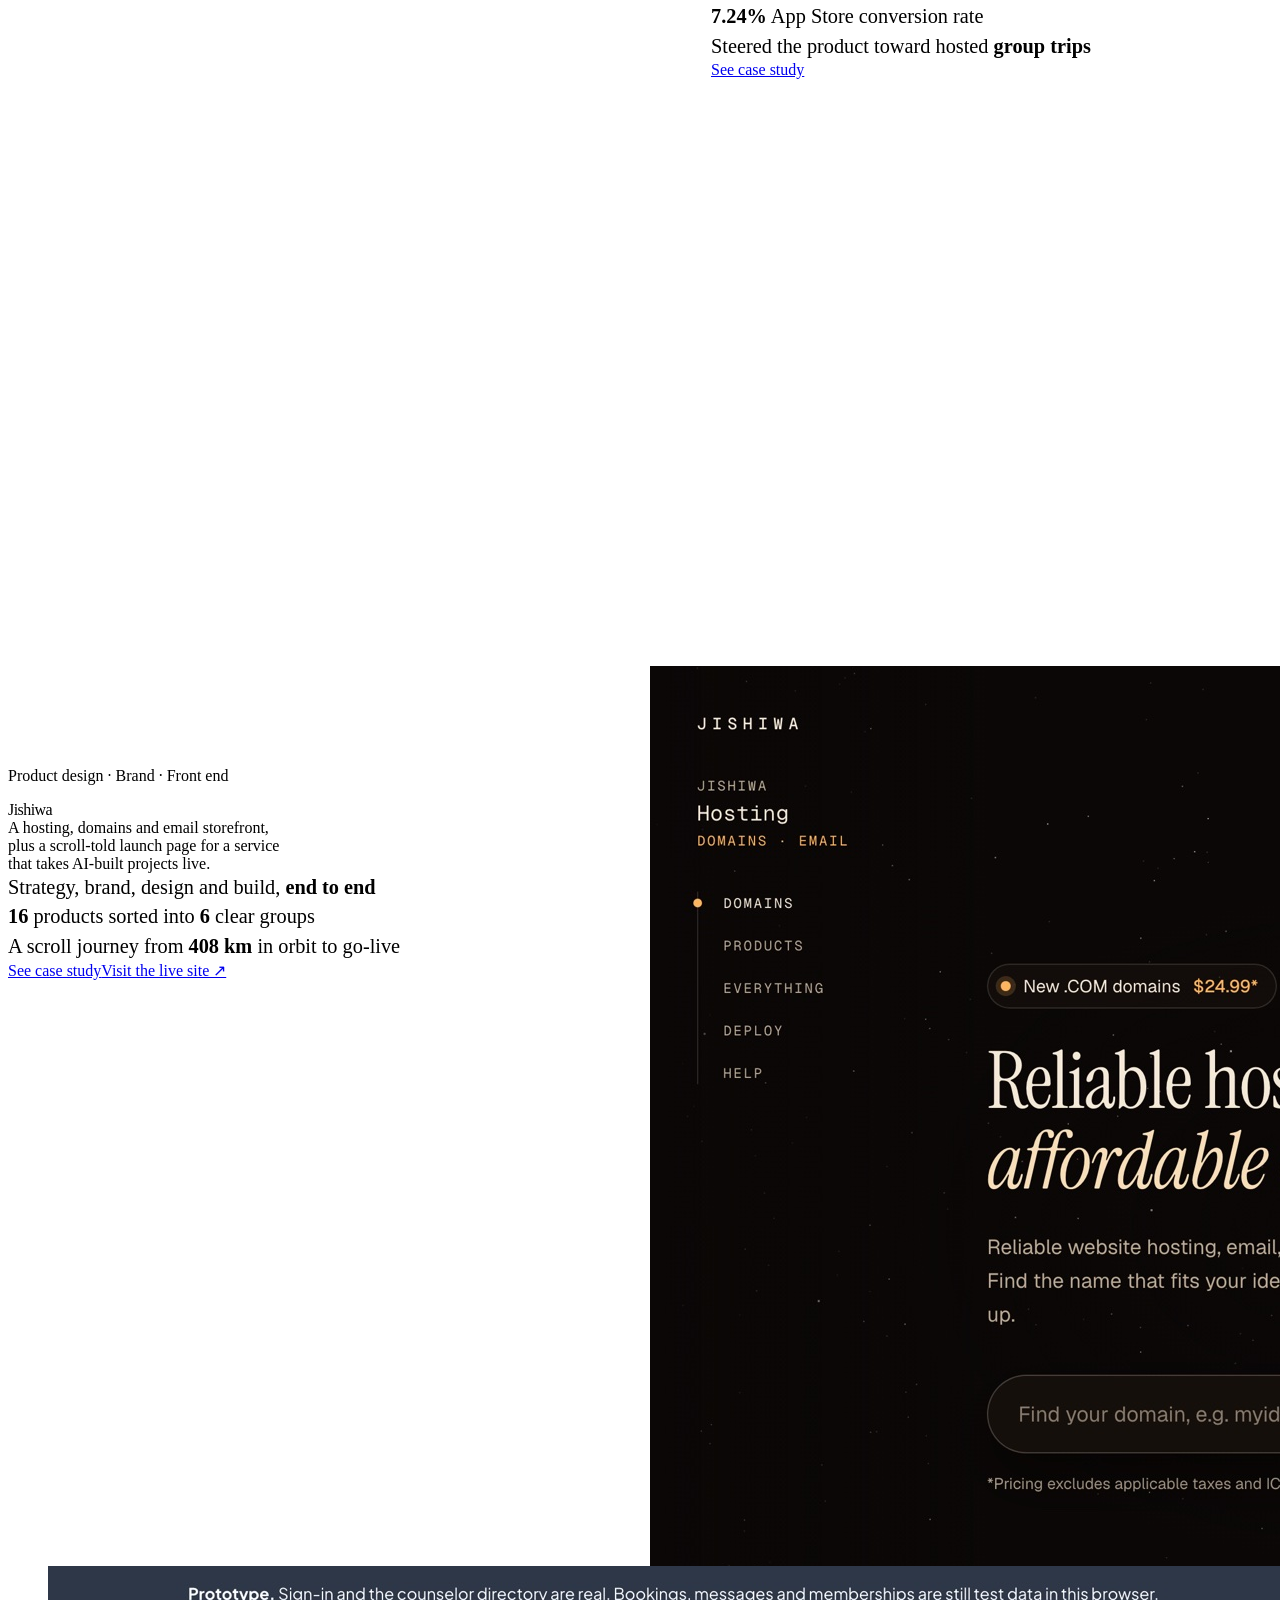
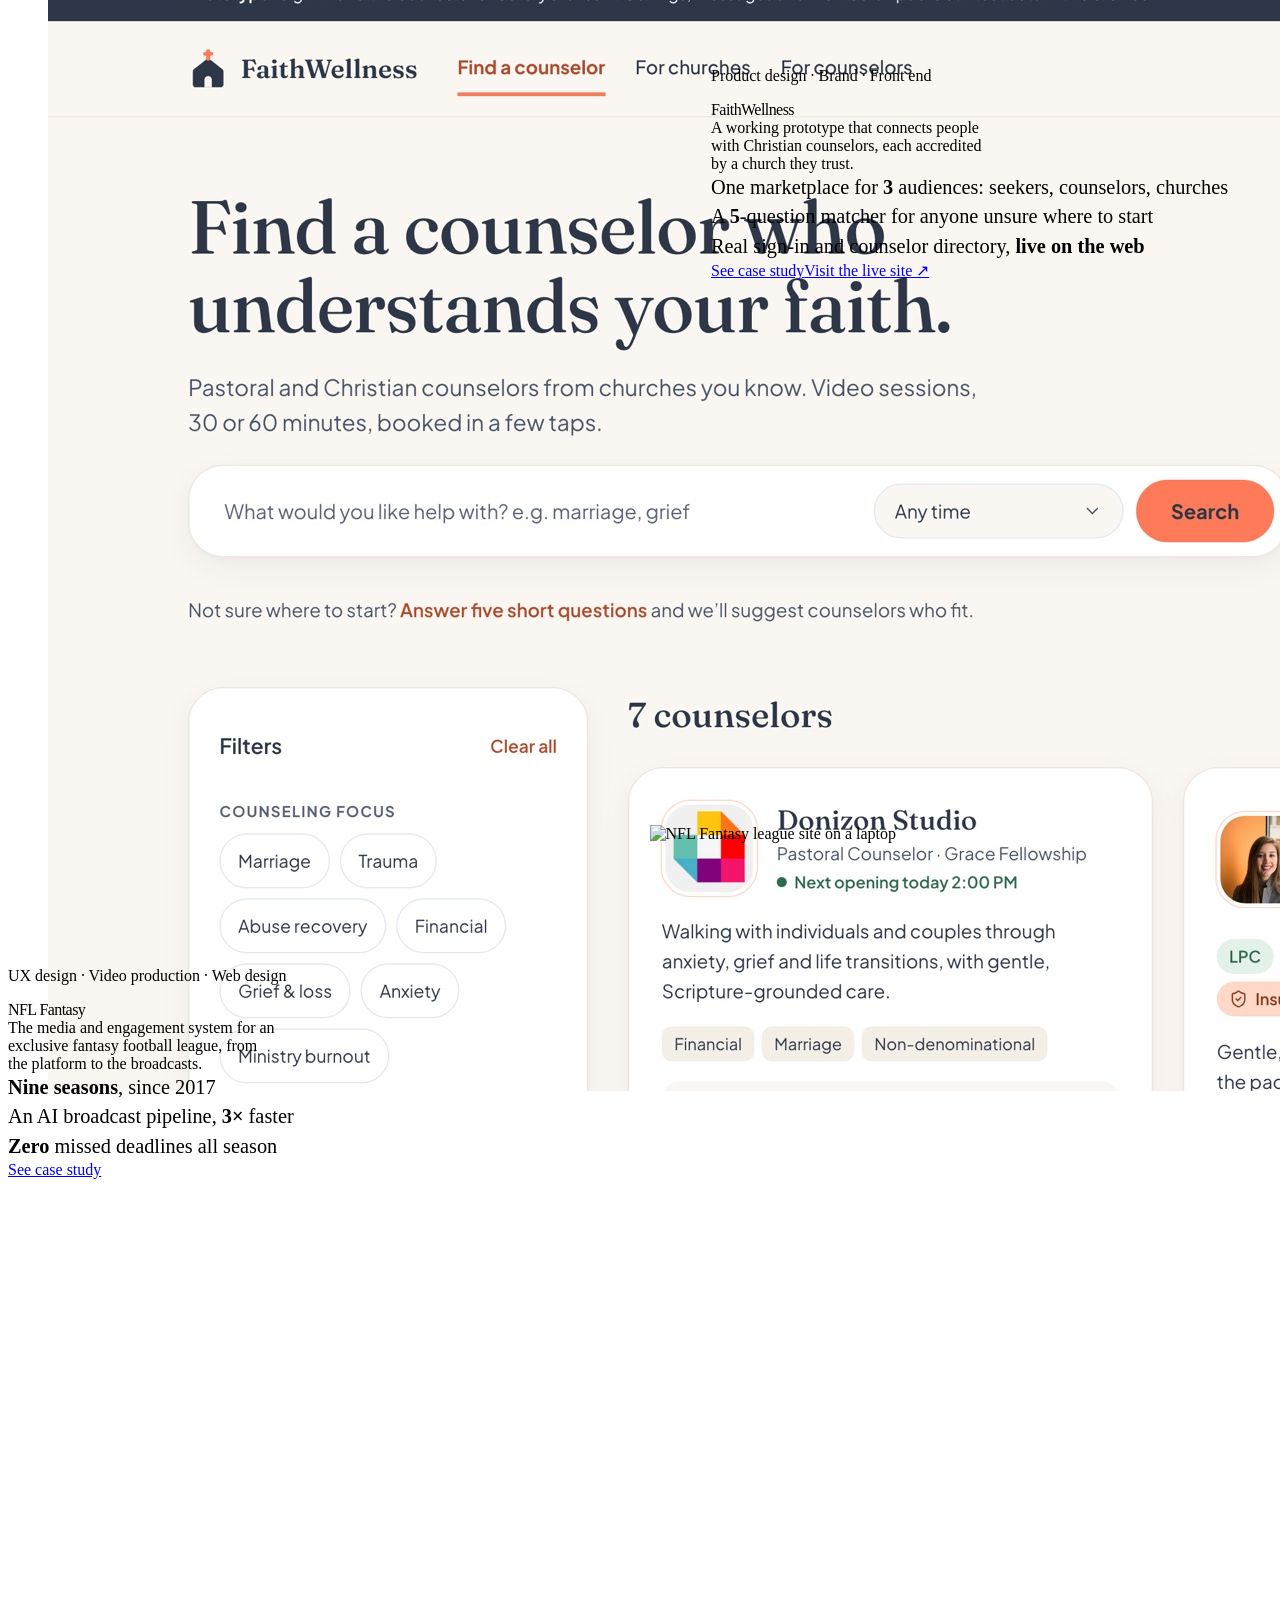
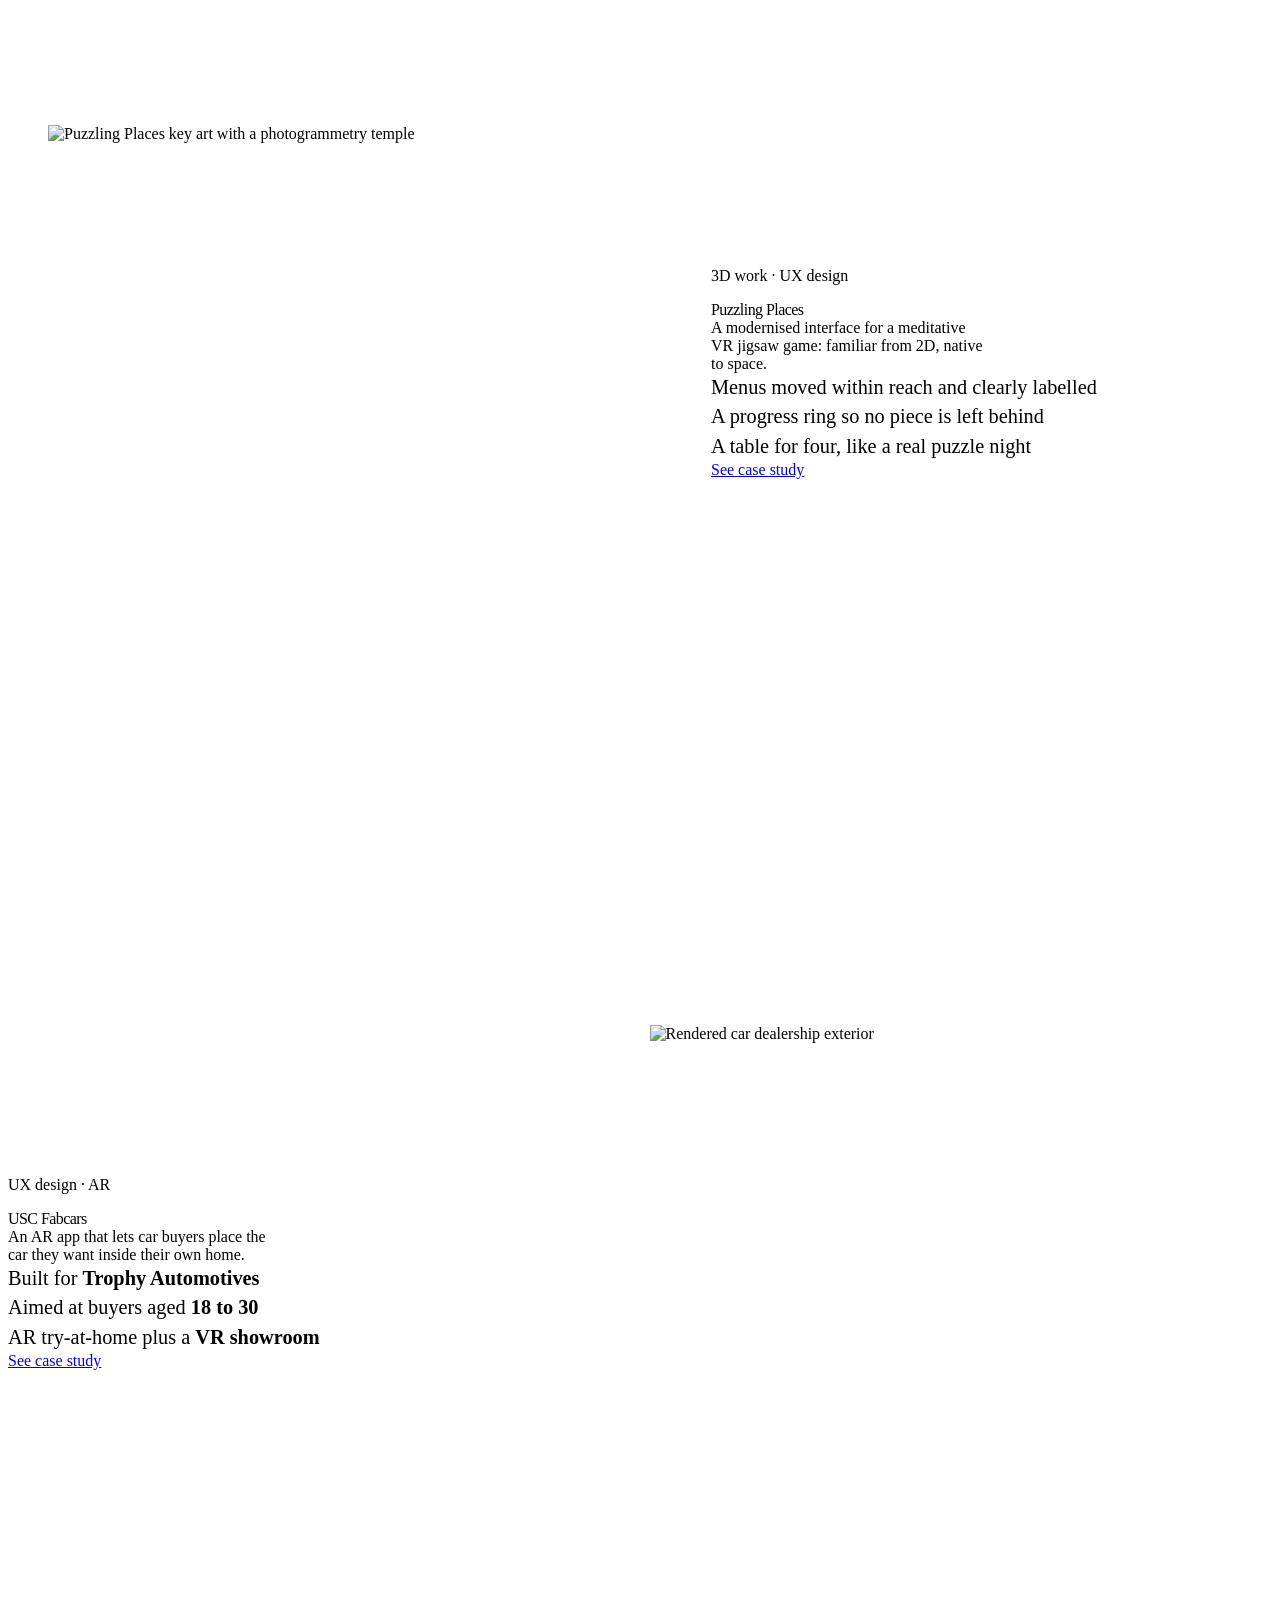
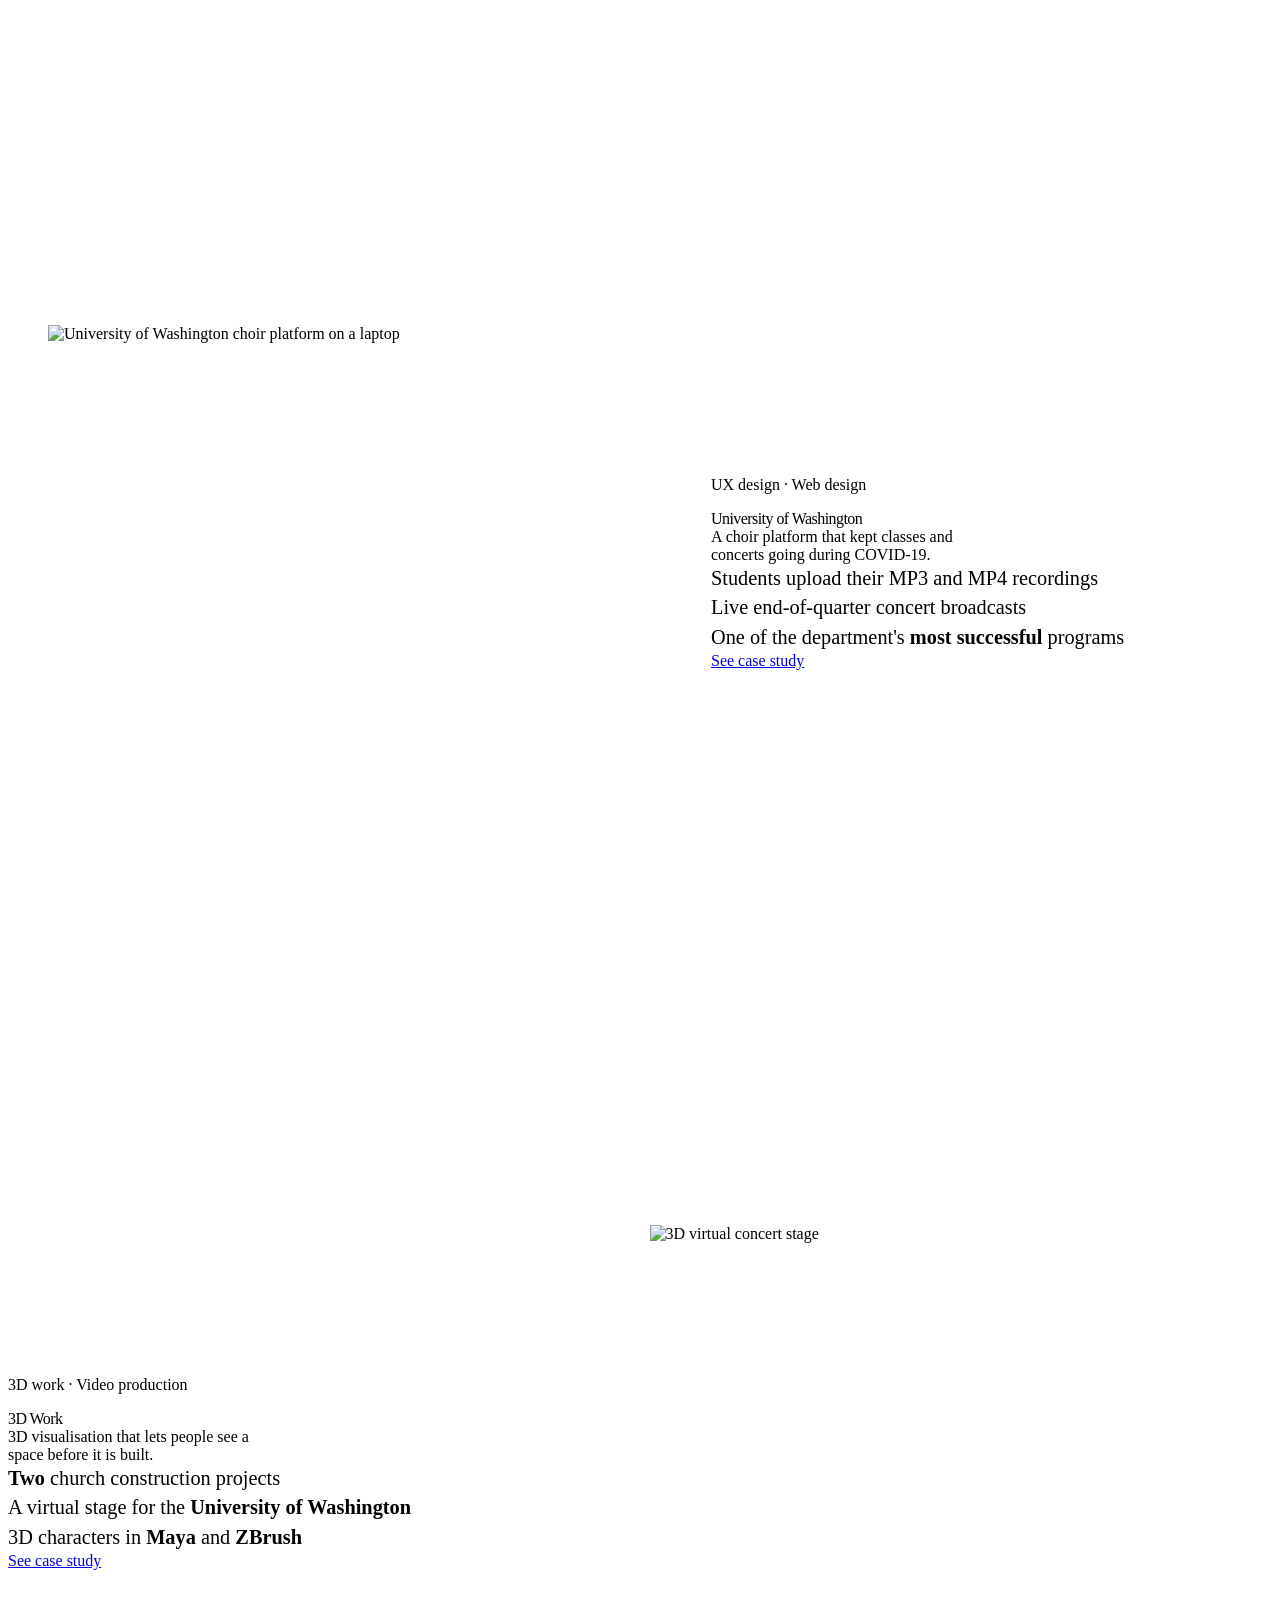
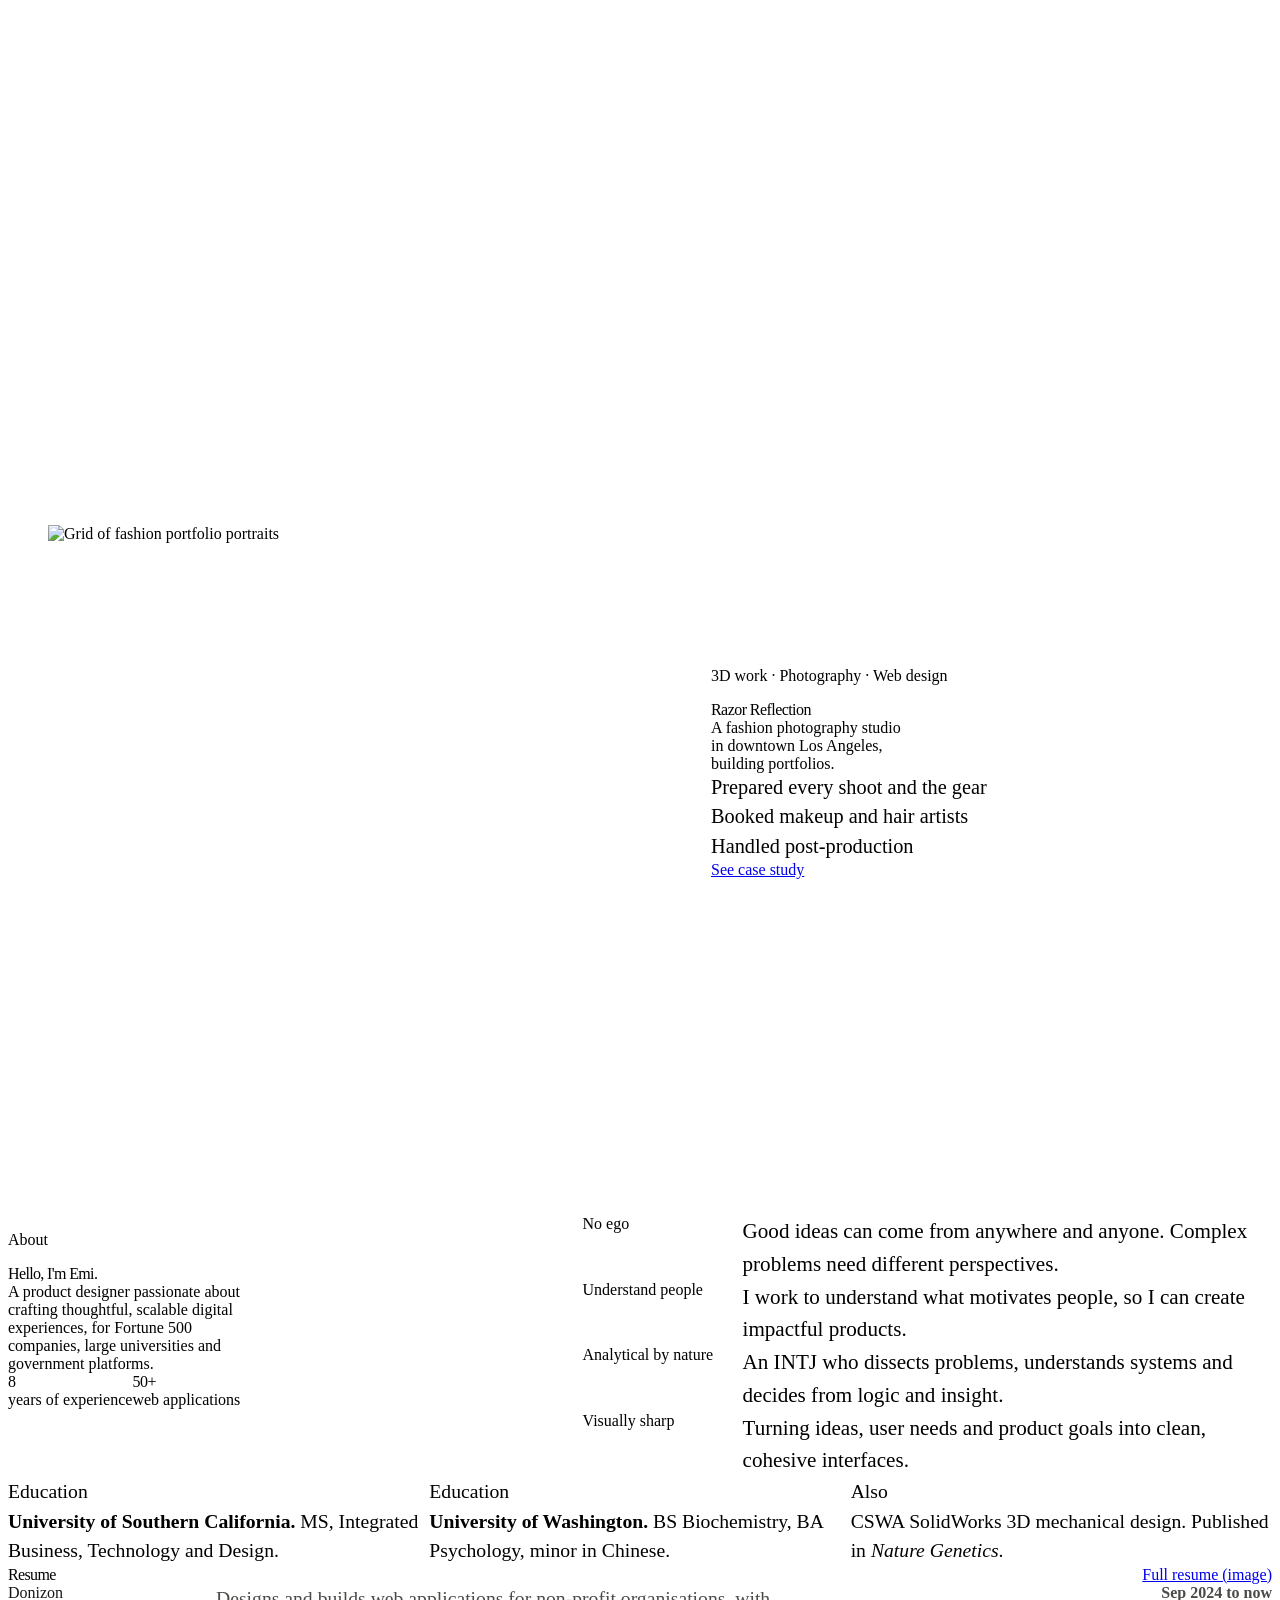
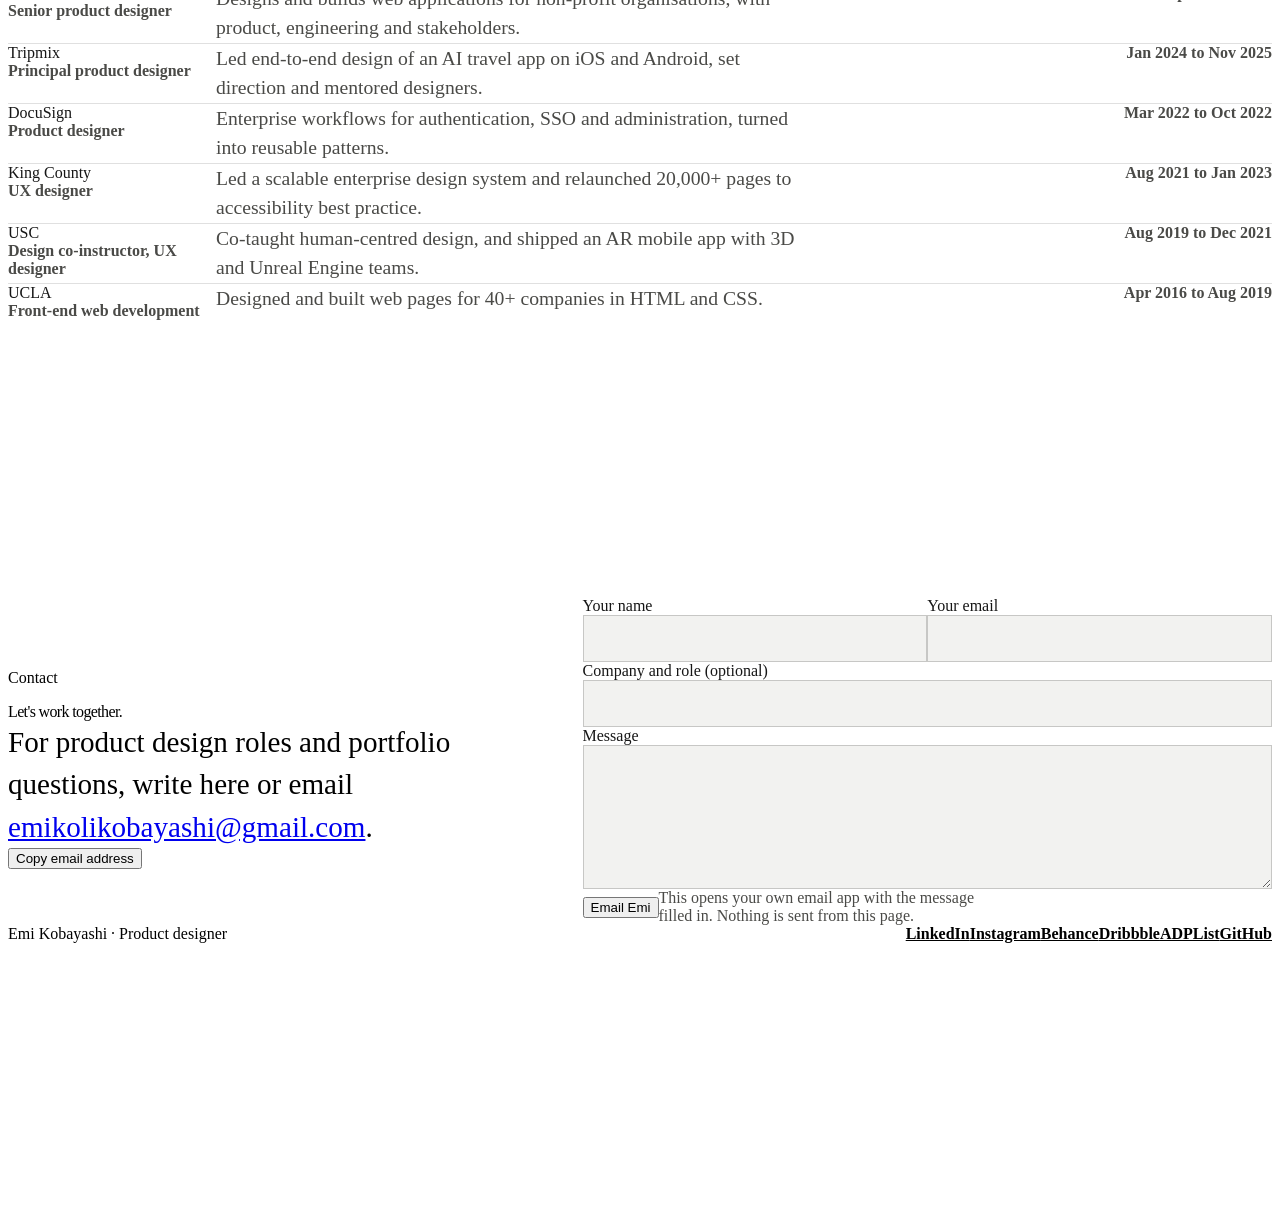
==== commit 98619644: "Show full screenshots for Jishiwa and FaithWellness" ====
--- a/index.html
+++ b/index.html
@@ -44,6 +44,8 @@
   .proj--flip .proj__copy { justify-self: end; }
   .proj__media { position: relative; perspective: 1400px; }
   .proj__frame { aspect-ratio: 4 / 3; transform-style: preserve-3d; }
+  /* Website screenshots keep their full 16:10 view, nothing trimmed. */
+  .proj__frame--site { aspect-ratio: 16 / 10; }
   .proj__frame .shot { width: 100%; height: 100%; }
   .proj__copy { display: grid; gap: var(--sc-5); width: 100%; max-width: 37rem; container-type: inline-size; }
   .proj__copy .lbl__kind { font-size: var(--sc-t-sm); }
@@ -255,7 +257,7 @@
   </section>
 
   <section class="proj proj--flip" id="jishiwa" data-blob-at="4" data-blob-side="right" data-nav-for="work" data-sc-act="flow" aria-labelledby="js-t">
-    <div class="proj__media"><div class="proj__frame" data-sc-tilt="8"><figure class="shot" data-sc-parallax="-0.9"><img src="img/jishiwa-hero.jpg" alt="Jishiwa home page: a glowing globe behind the headline Reliable hosting, email and affordable domains"></figure></div></div>
+    <div class="proj__media"><div class="proj__frame proj__frame--site" data-sc-tilt="8"><figure class="shot" data-sc-parallax="-0.9"><img src="img/jishiwa-hero.jpg" alt="Jishiwa home page: a glowing globe behind the headline Reliable hosting, email and affordable domains"></figure></div></div>
     <div class="proj__copy" data-sc-in data-sc-stagger="60">
       <p class="lbl__kind">Product design · Brand · Front end</p>
       <h2 class="proj__title" id="js-t">Jishiwa</h2>
@@ -270,7 +272,7 @@
   </section>
 
   <section class="proj" id="faithwellness" data-blob-at="5" data-blob-side="left" data-nav-for="work" data-sc-act="flow" aria-labelledby="fw-t">
-    <div class="proj__media"><div class="proj__frame" data-sc-tilt="8"><figure class="shot" data-sc-parallax="-0.9"><img src="img/fw-hero.jpg" alt="FaithWellness home page: Find a counselor who understands your faith"></figure></div></div>
+    <div class="proj__media"><div class="proj__frame proj__frame--site" data-sc-tilt="8"><figure class="shot" data-sc-parallax="-0.9"><img src="img/fw-hero.jpg" alt="FaithWellness home page: Find a counselor who understands your faith"></figure></div></div>
     <div class="proj__copy" data-sc-in data-sc-stagger="60">
       <p class="lbl__kind">Product design · Brand · Front end</p>
       <h2 class="proj__title" id="fw-t">FaithWellness</h2>
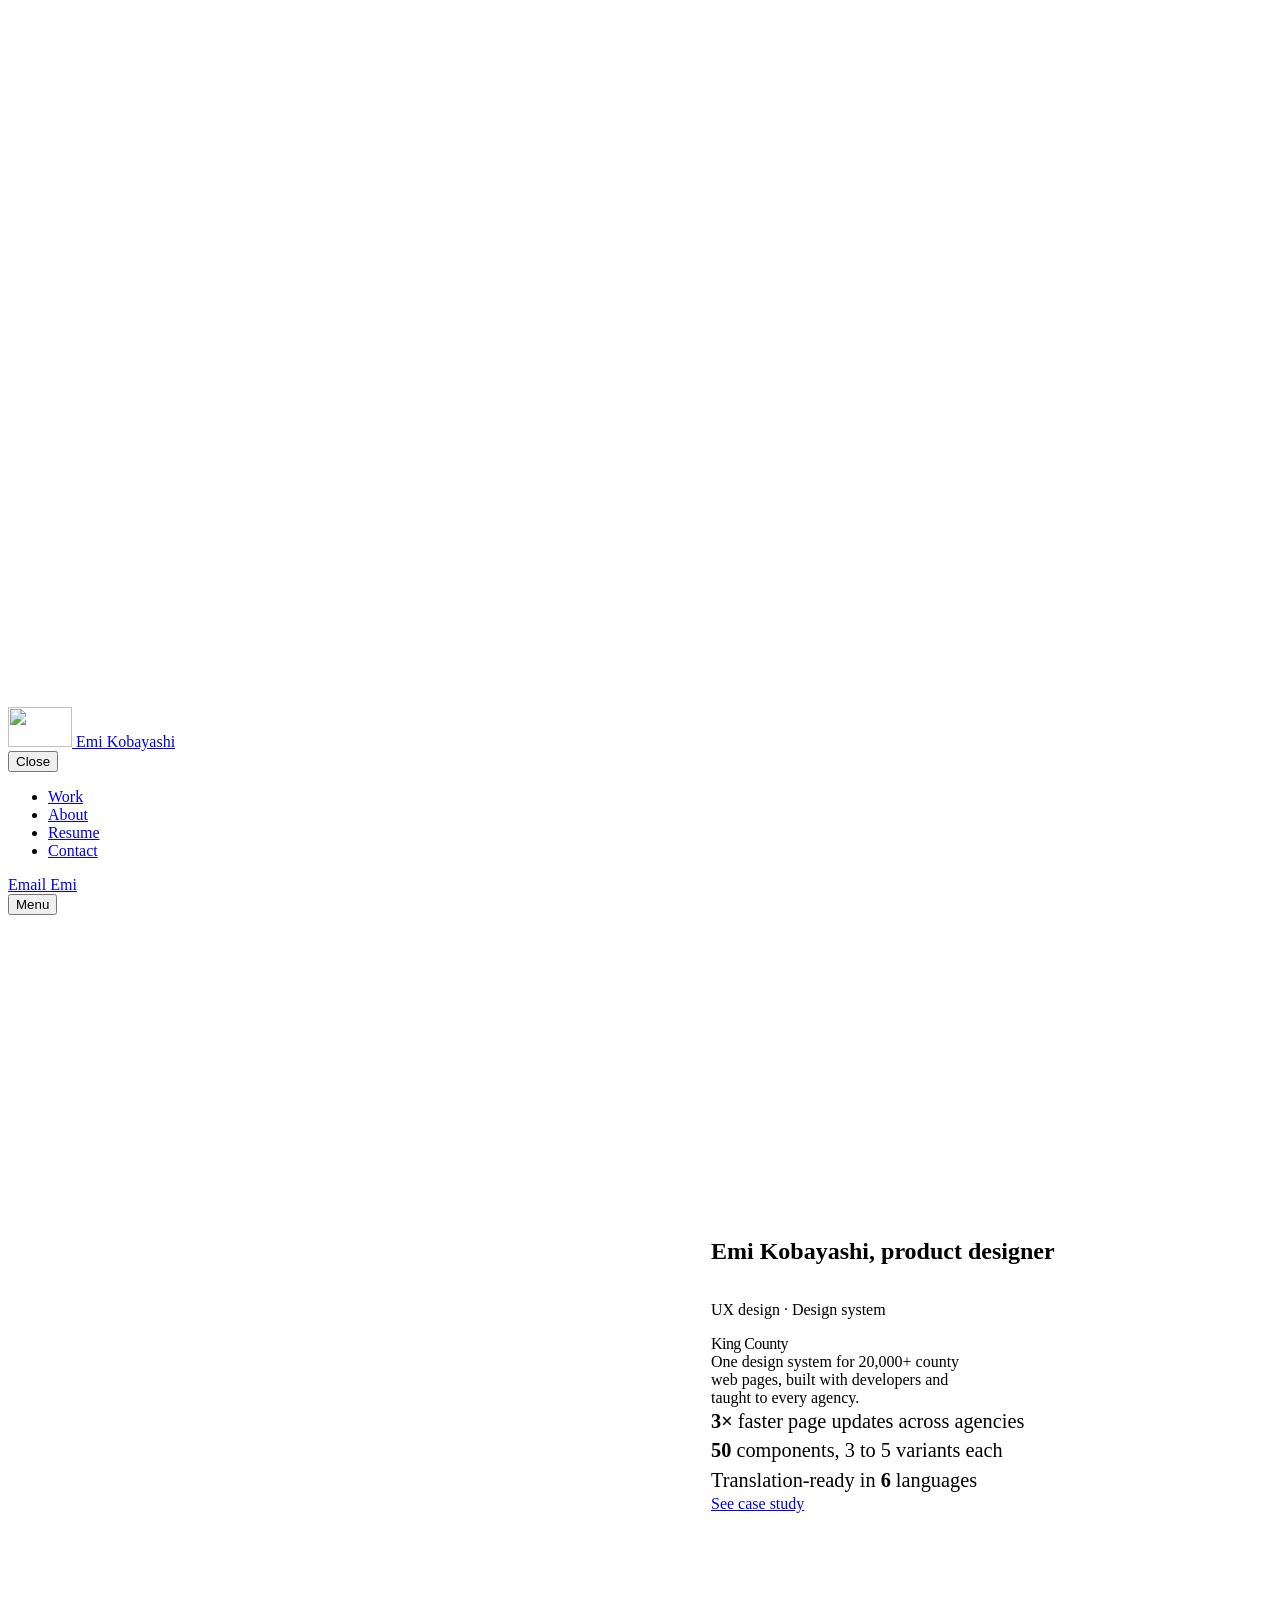
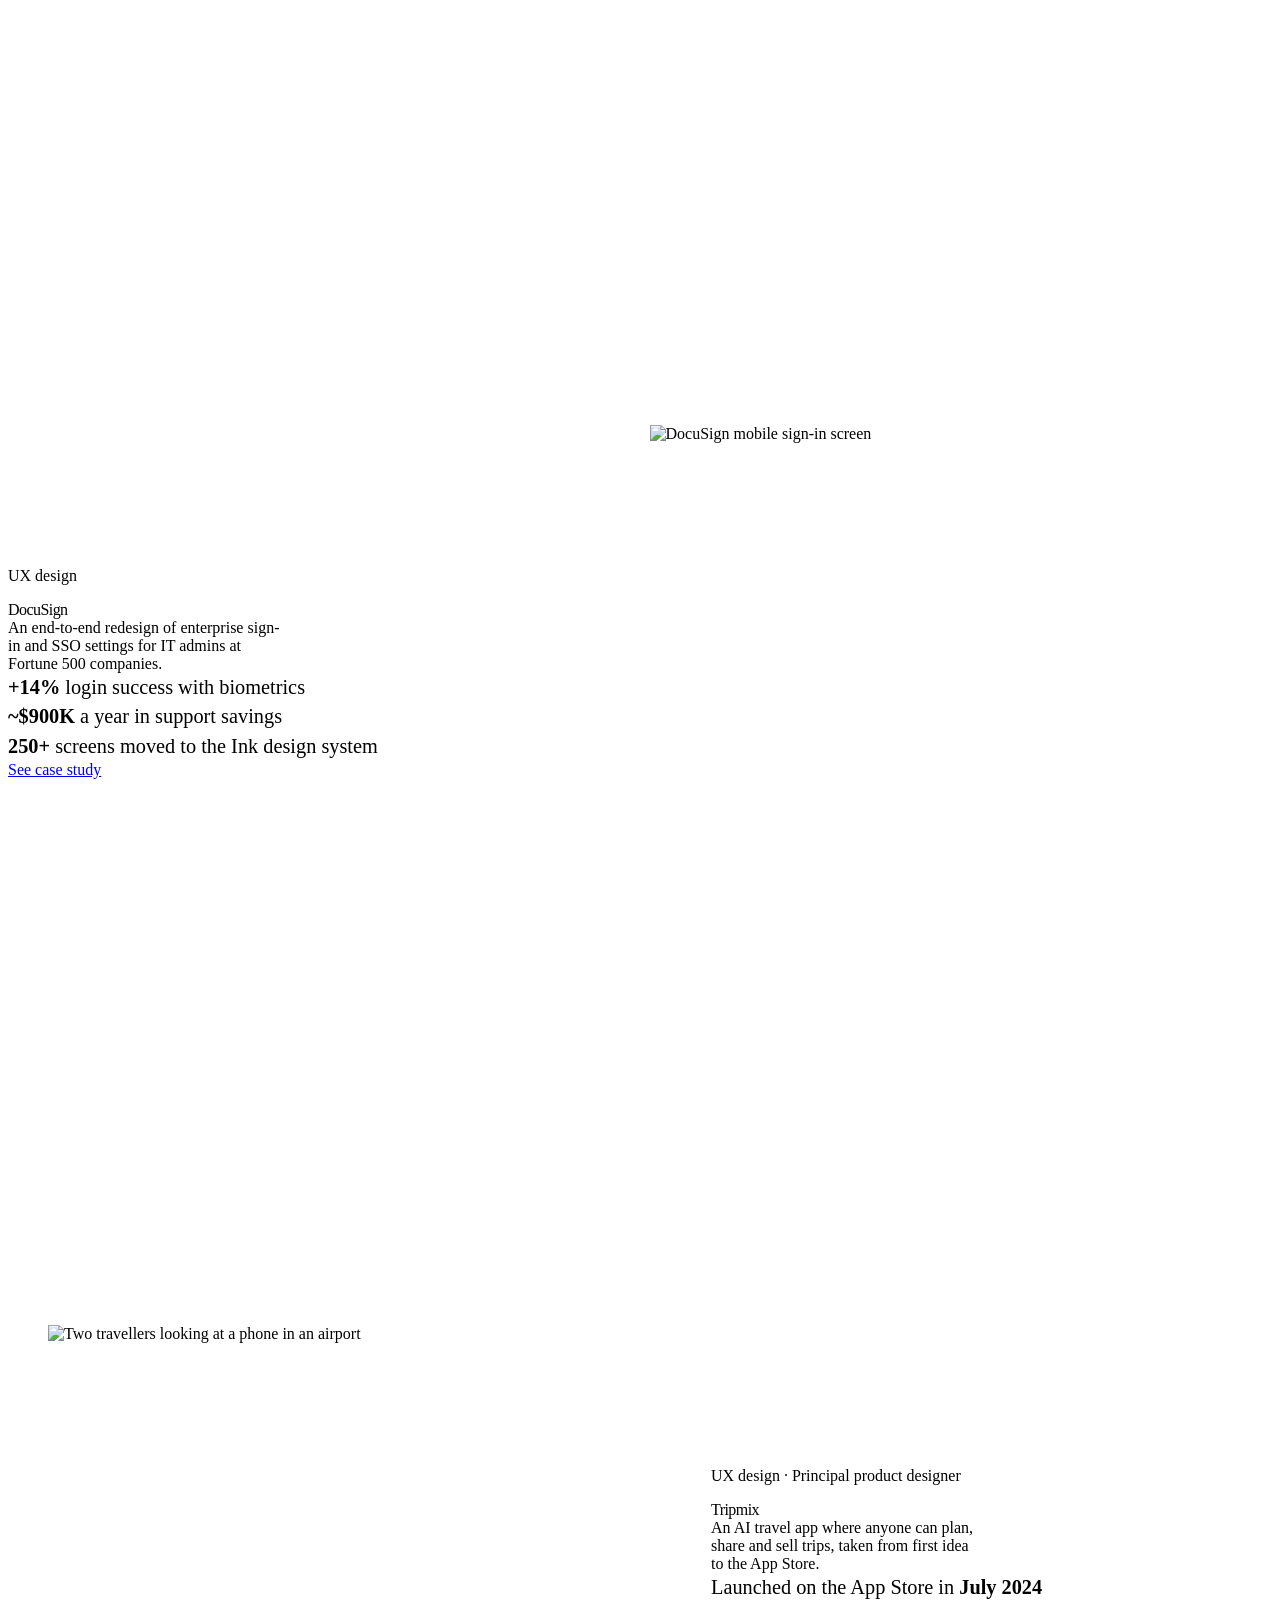
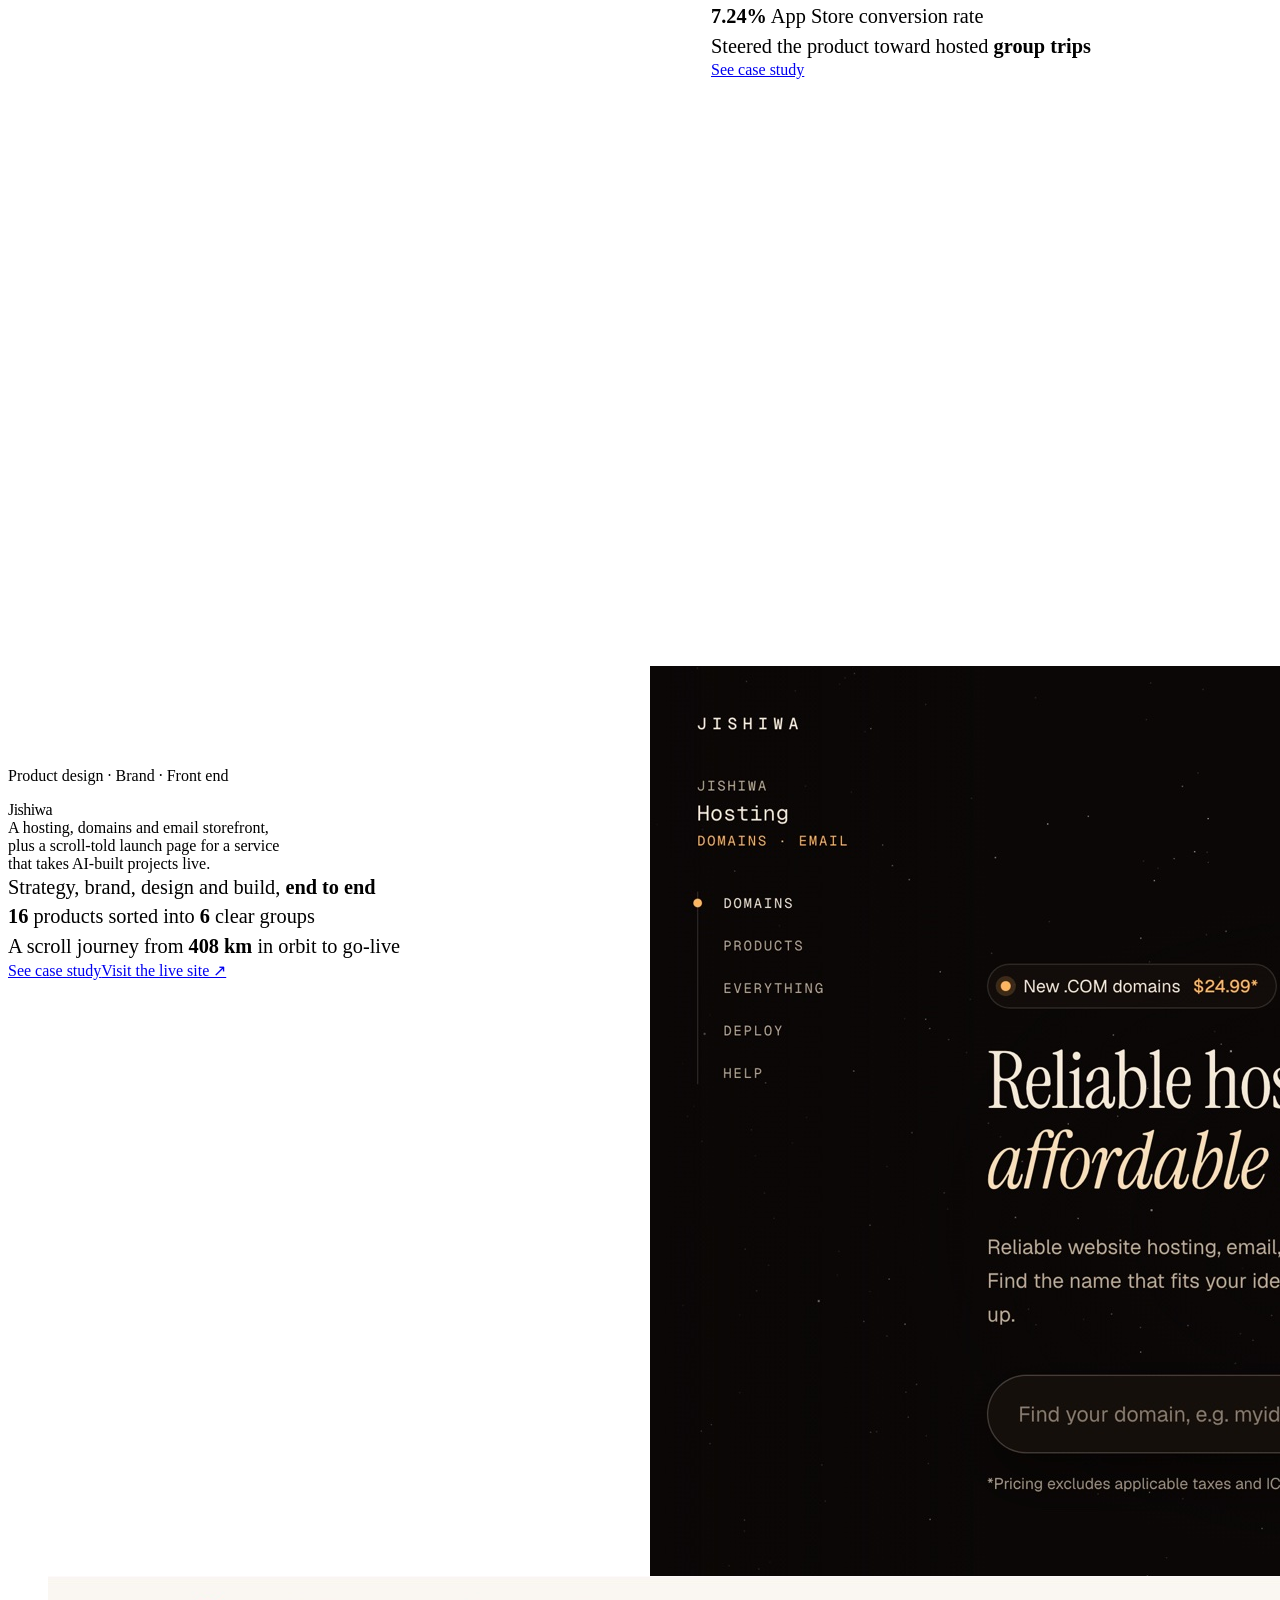
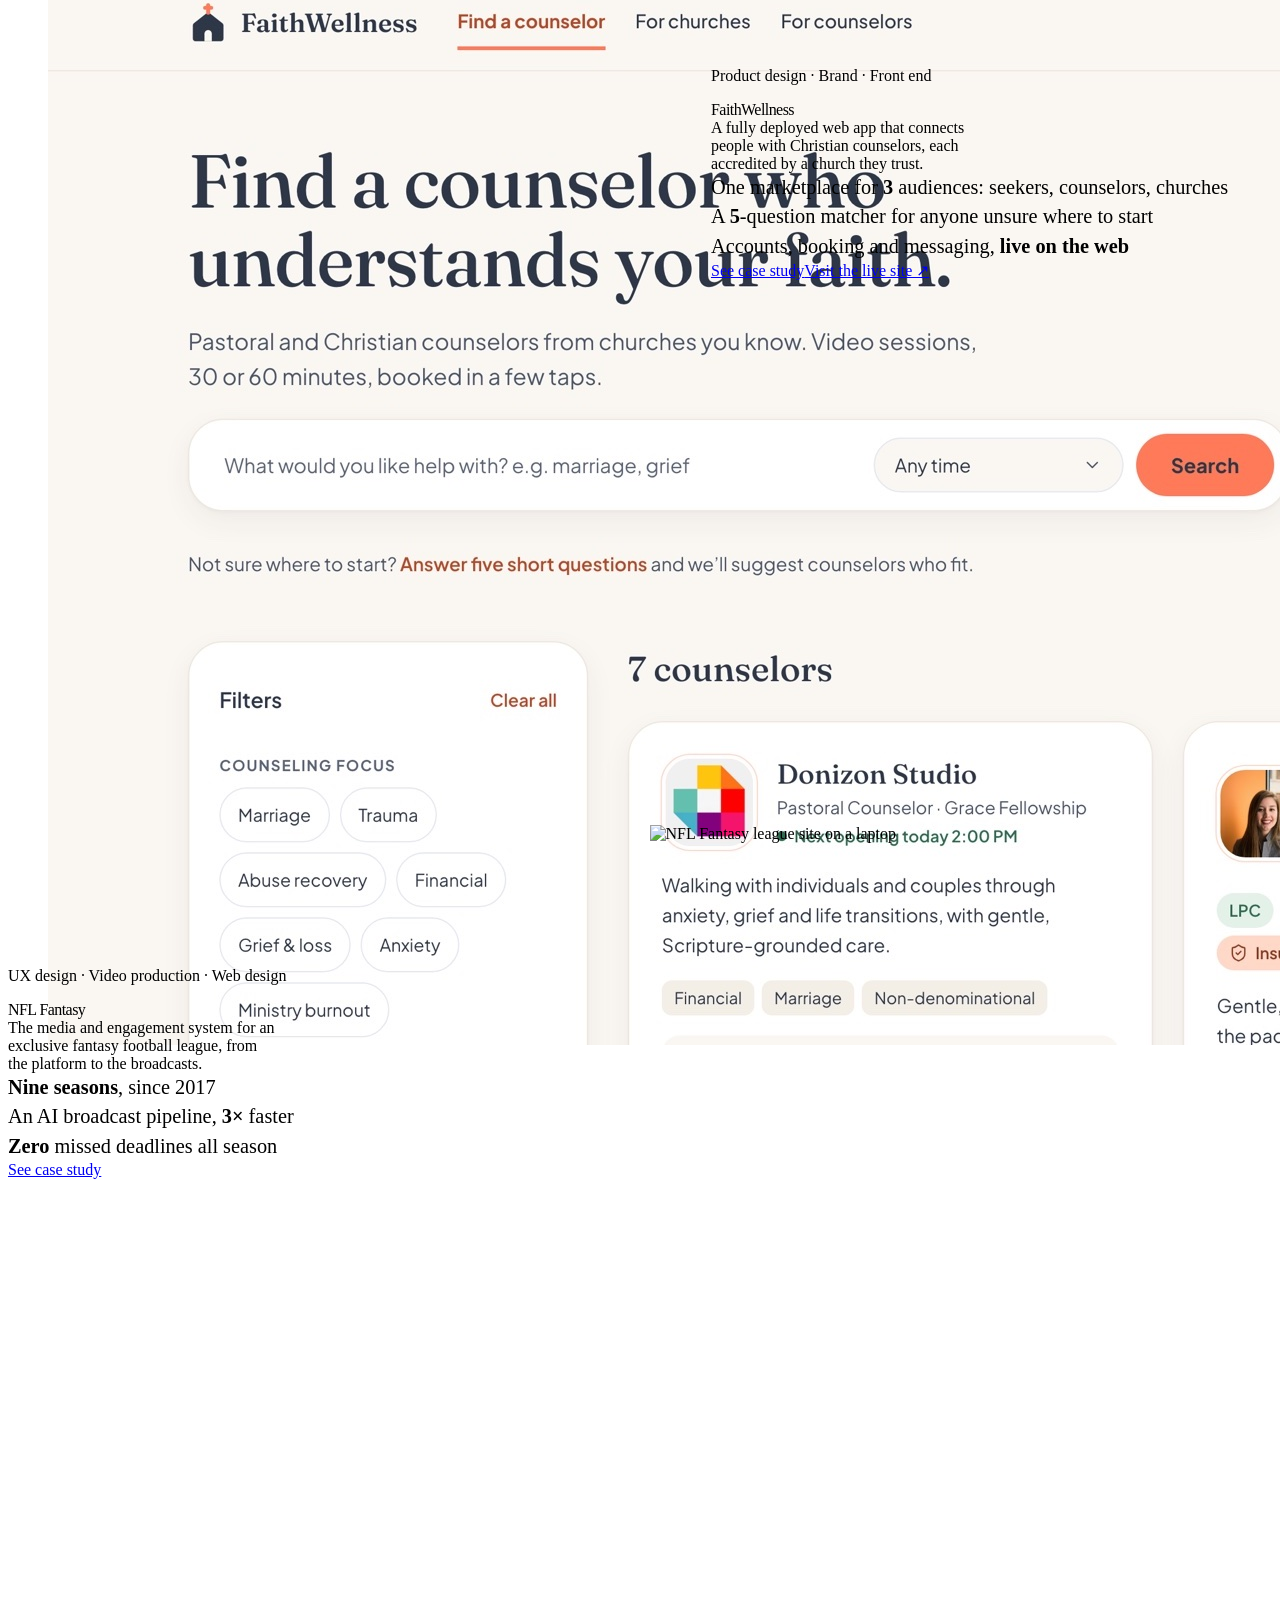
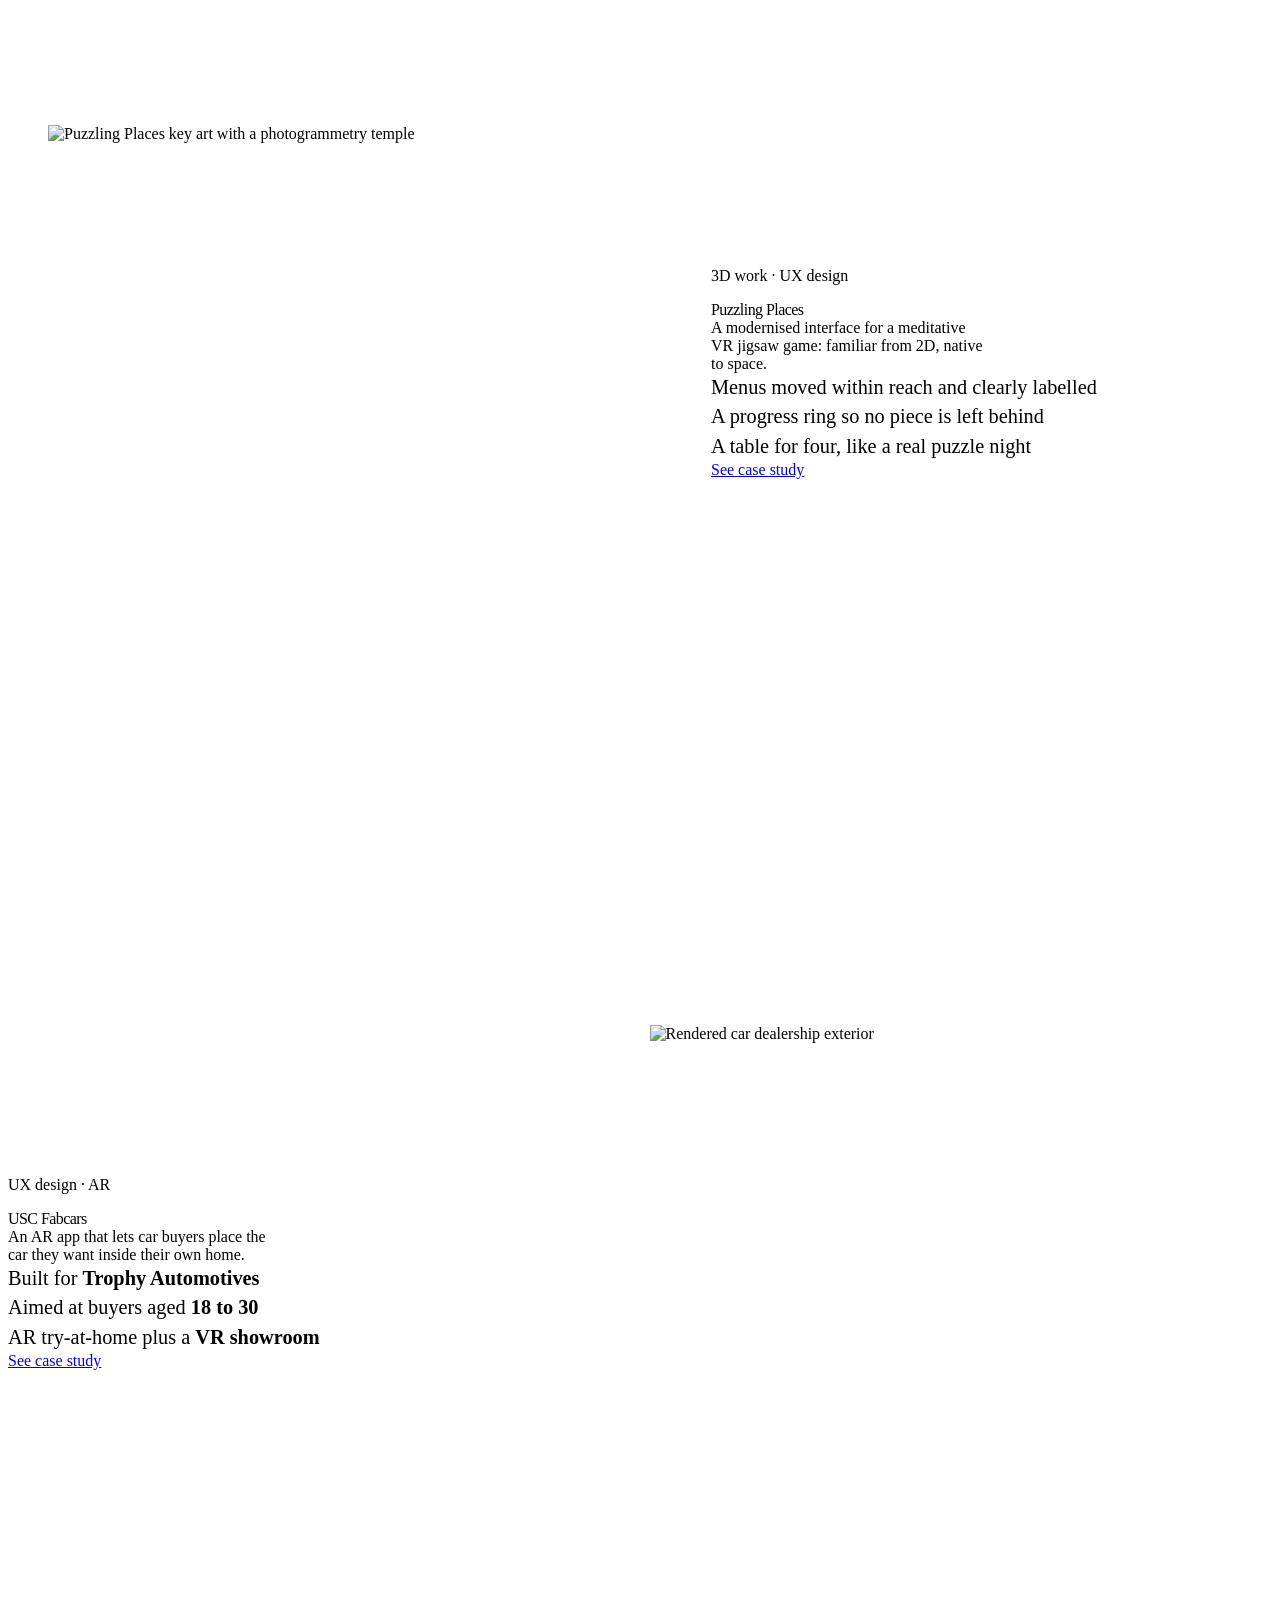
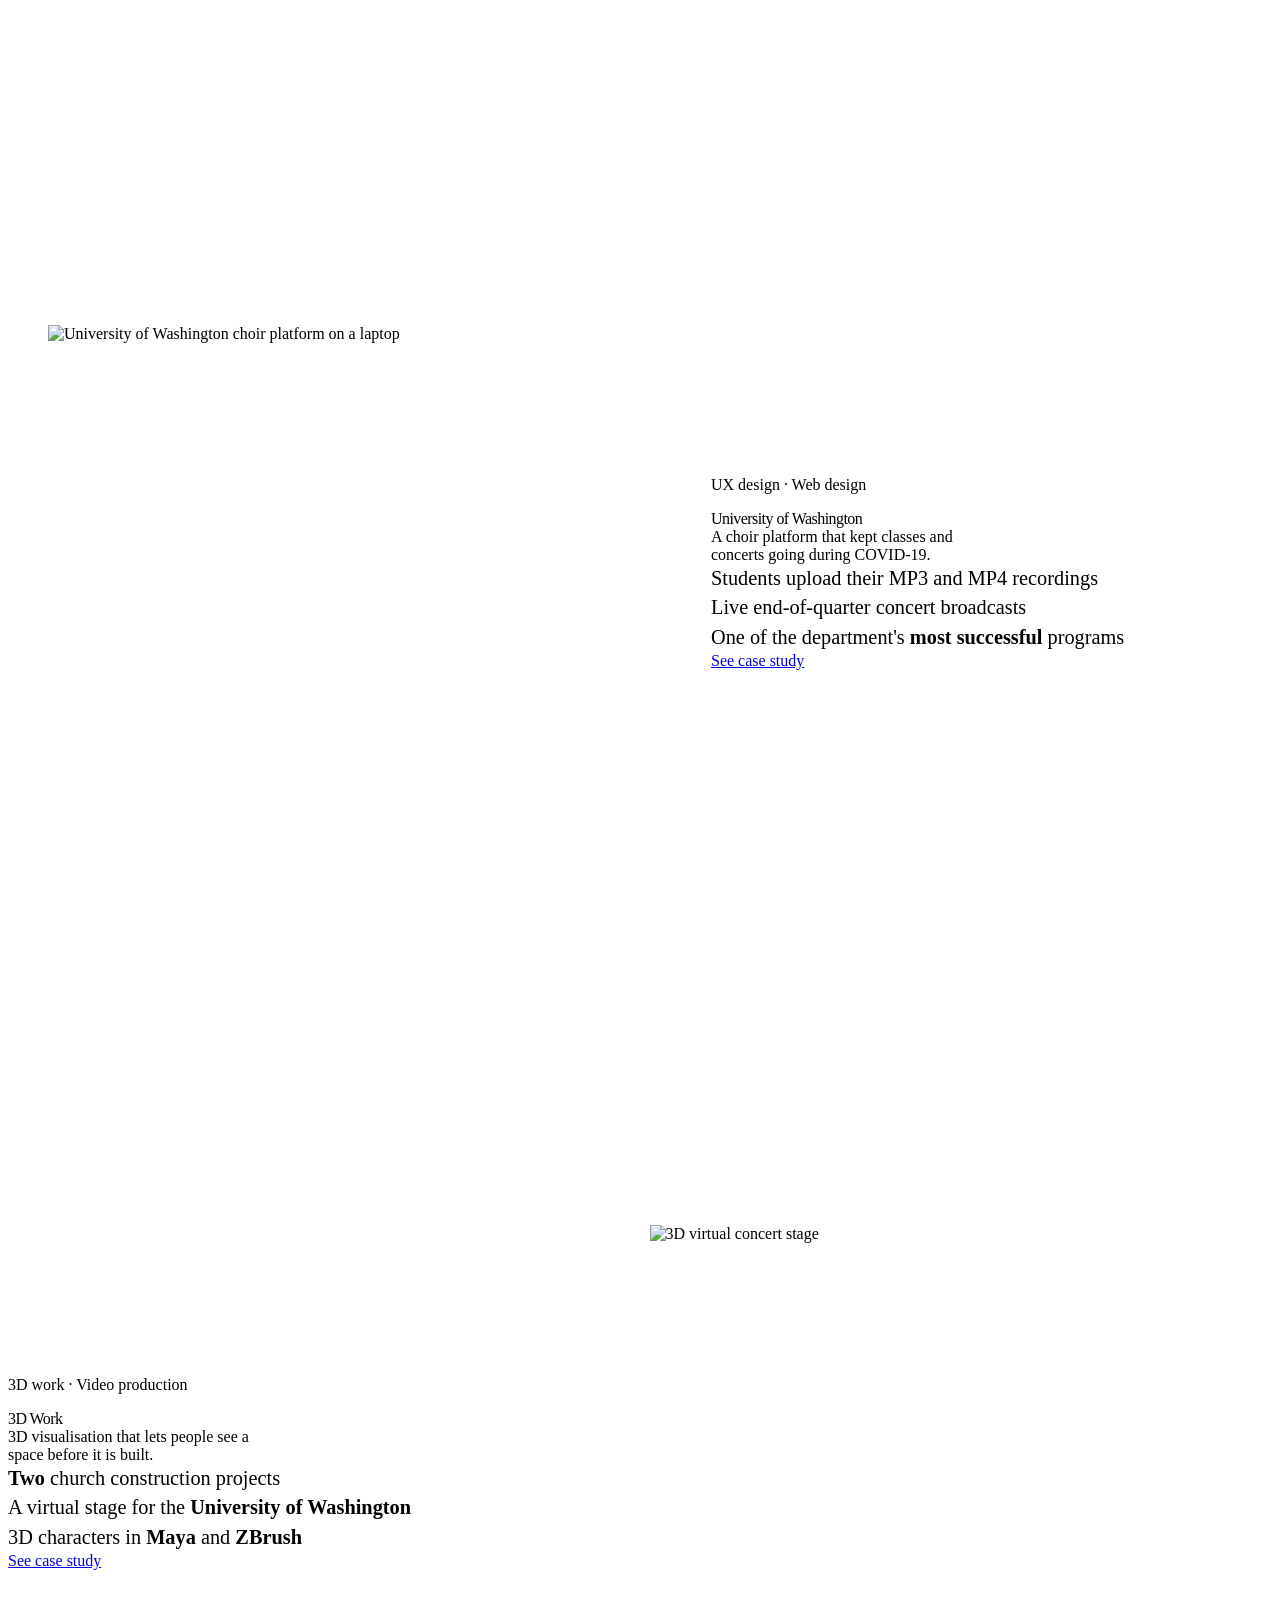
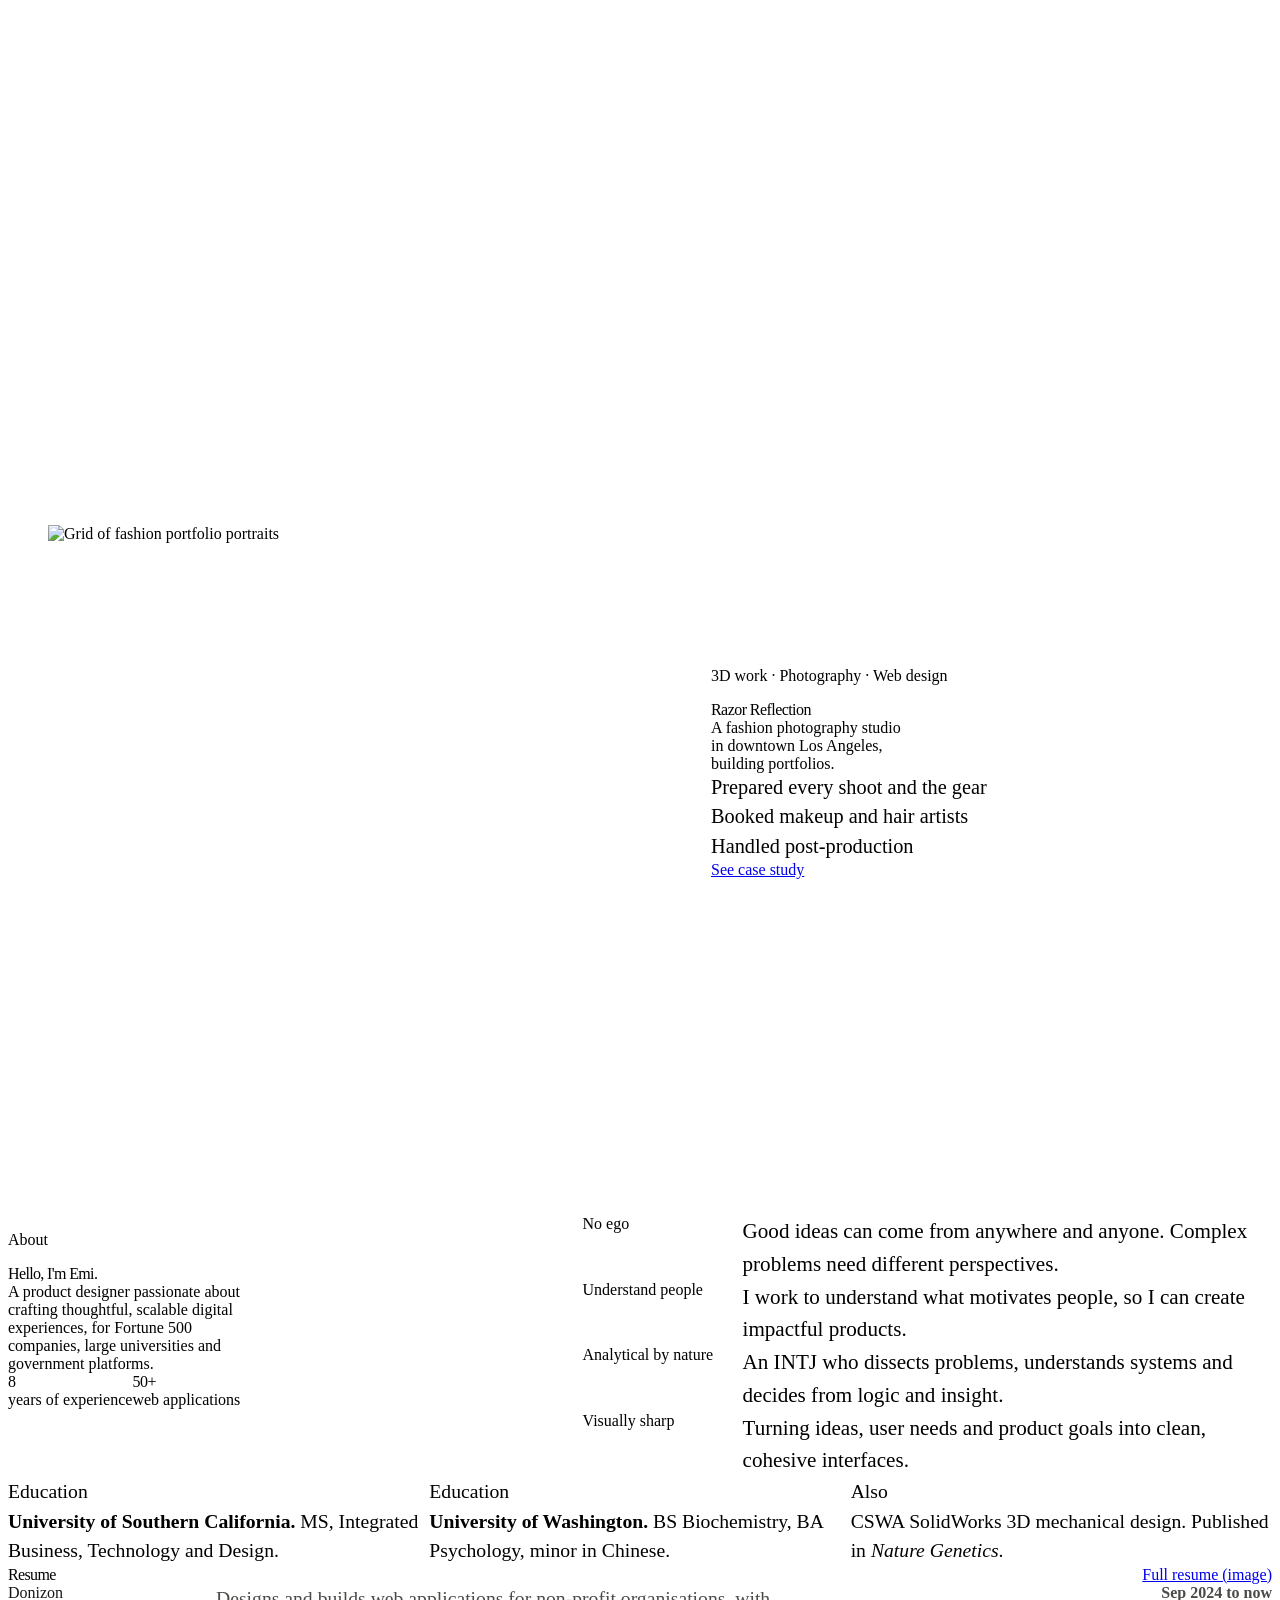
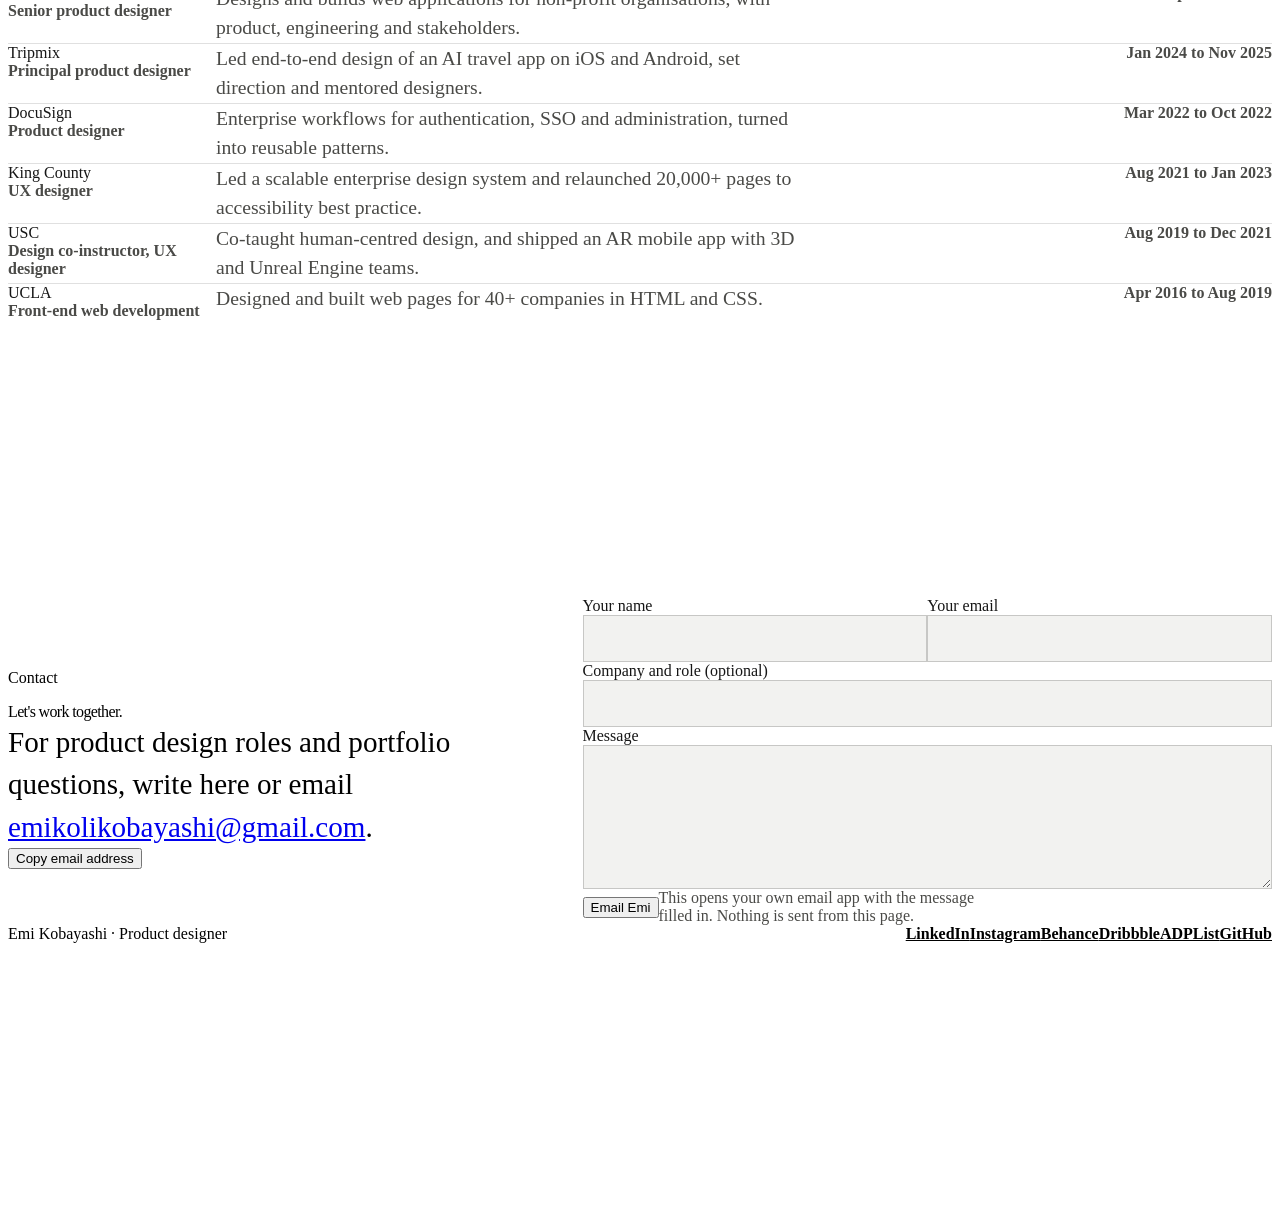
==== commit 53deff28: "Update FaithWellness" ====
--- a/index.html
+++ b/index.html
@@ -272,15 +272,15 @@
   </section>
 
   <section class="proj" id="faithwellness" data-blob-at="5" data-blob-side="left" data-nav-for="work" data-sc-act="flow" aria-labelledby="fw-t">
-    <div class="proj__media"><div class="proj__frame proj__frame--site" data-sc-tilt="8"><figure class="shot" data-sc-parallax="-0.9"><img src="img/fw-hero.jpg" alt="FaithWellness home page: Find a counselor who understands your faith"></figure></div></div>
+    <div class="proj__media"><div class="proj__frame proj__frame--site" style="aspect-ratio: 1800 / 1069" data-sc-tilt="8"><figure class="shot" data-sc-parallax="-0.9"><img src="img/fw-hero.jpg" alt="FaithWellness home page: Find a counselor who understands your faith"></figure></div></div>
     <div class="proj__copy" data-sc-in data-sc-stagger="60">
       <p class="lbl__kind">Product design · Brand · Front end</p>
       <h2 class="proj__title" id="fw-t">FaithWellness</h2>
-      <p class="proj__text">A working prototype that connects people with Christian counselors, each accredited by a church they trust.</p>
+      <p class="proj__text">A fully deployed web app that connects people with Christian counselors, each accredited by a church they trust.</p>
       <ul class="proj__points">
         <li>One marketplace for <b>3</b> audiences: seekers, counselors, churches</li>
         <li>A <b>5</b>-question matcher for anyone unsure where to start</li>
-        <li>Real sign-in and counselor directory, <b>live on the web</b></li>
+        <li>Accounts, booking and messaging, <b>live on the web</b></li>
       </ul>
       <div class="proj__go"><a class="btn" href="case-faithwellness.html">See case study</a><a class="link" href="https://www.faithwellnesscounseling.com/" target="_blank" rel="noopener">Visit the live site ↗</a></div>
     </div>
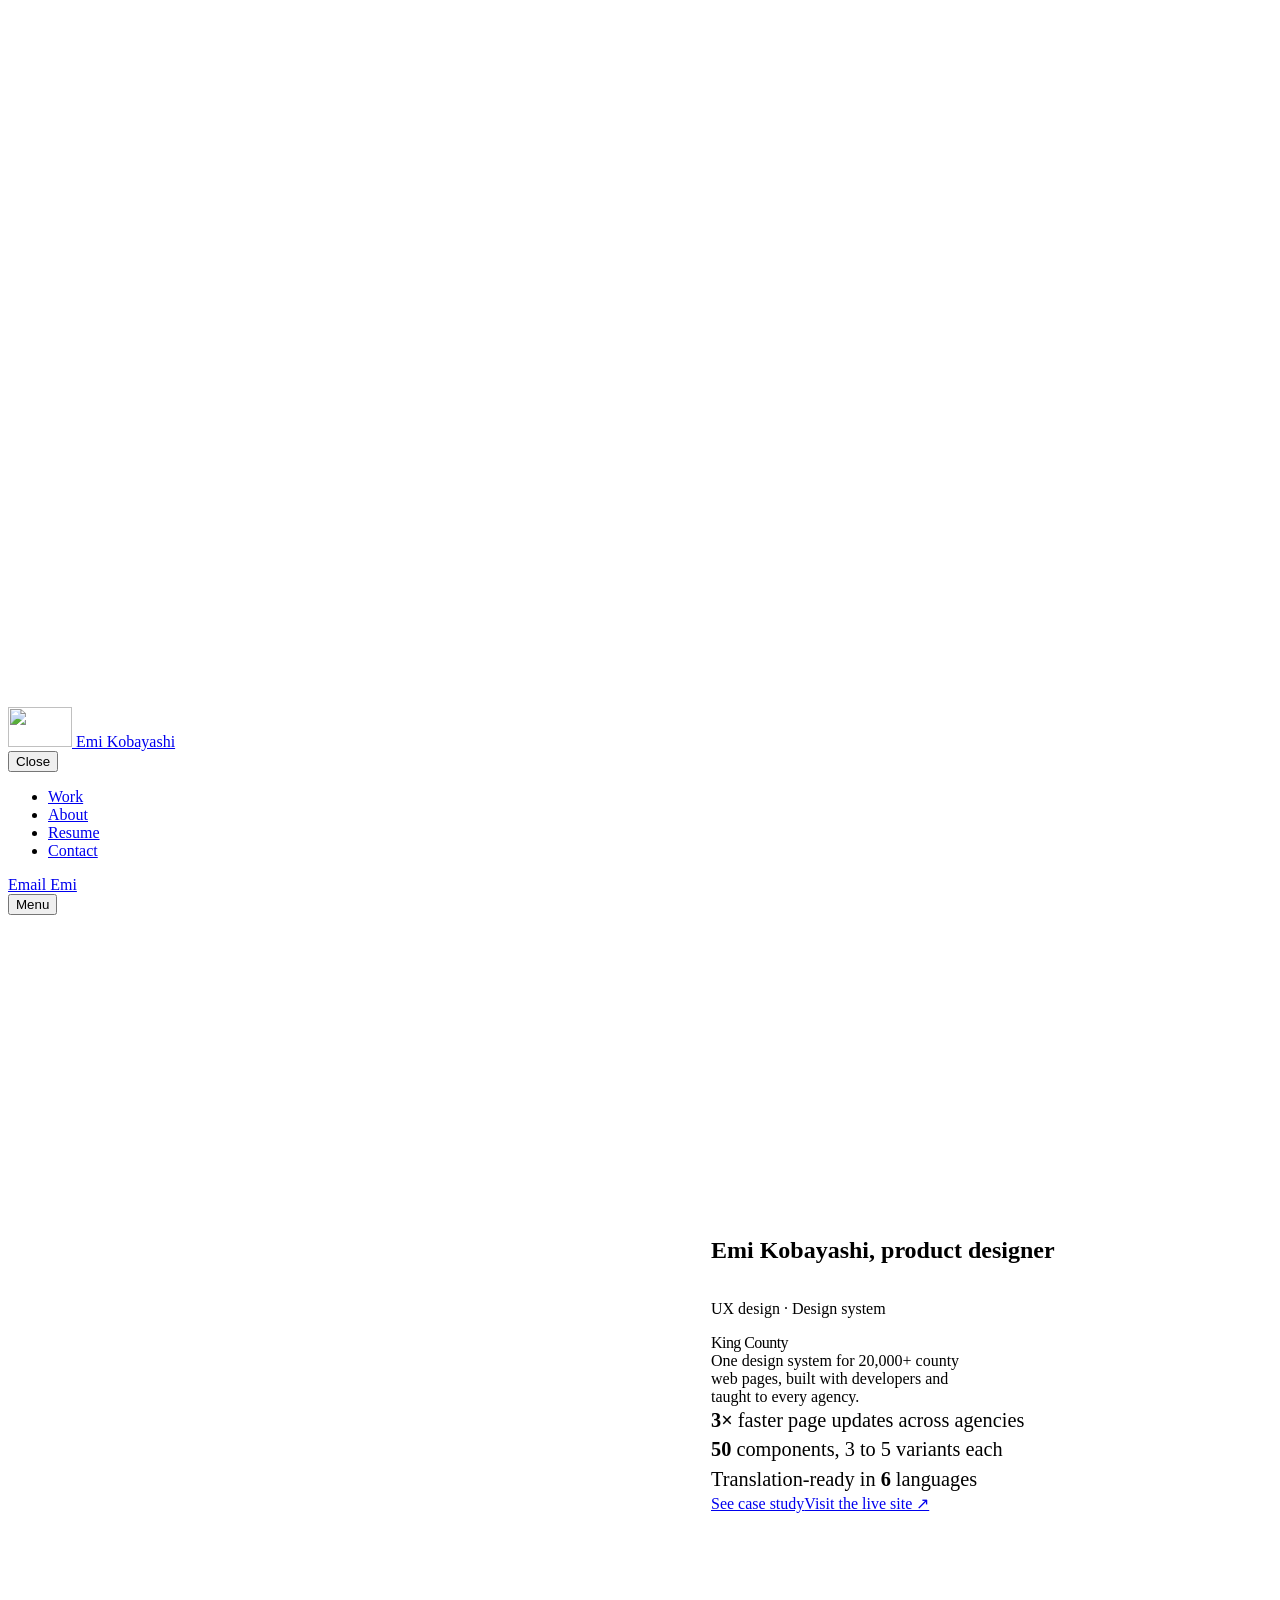
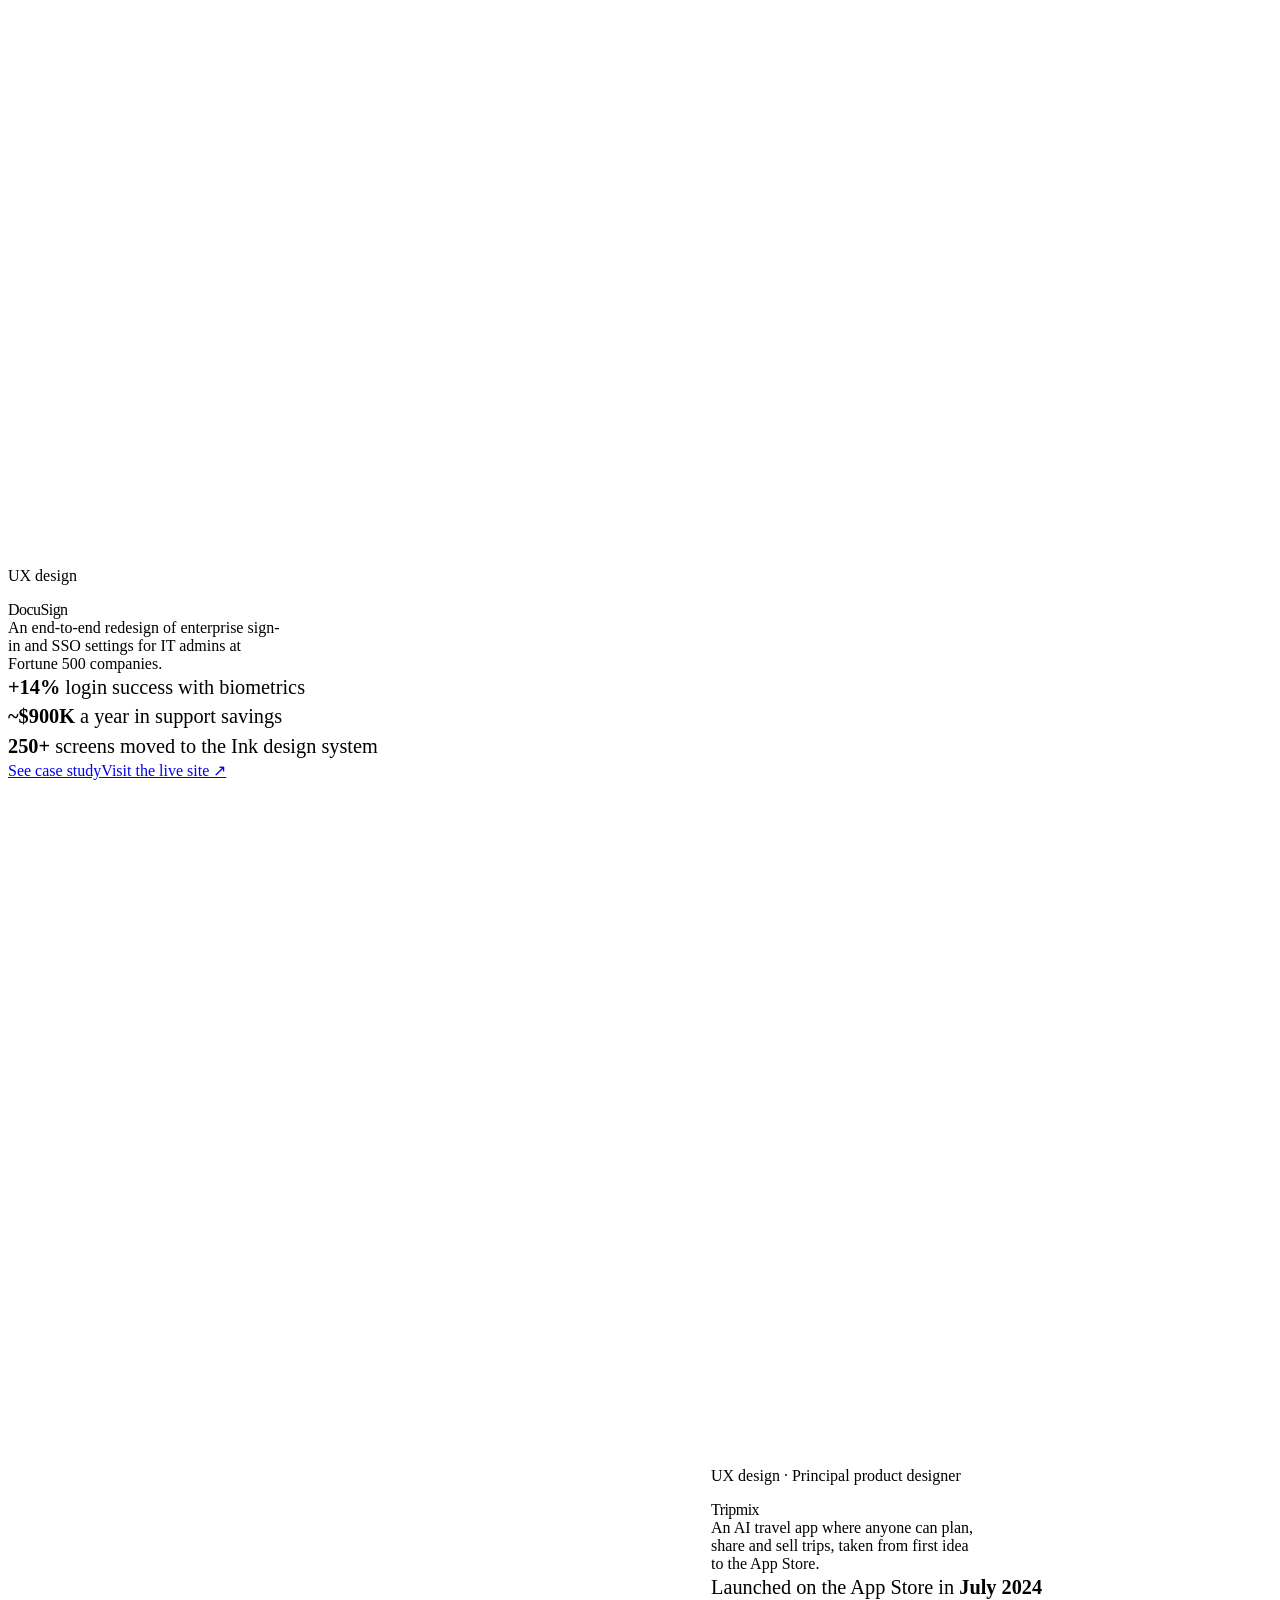
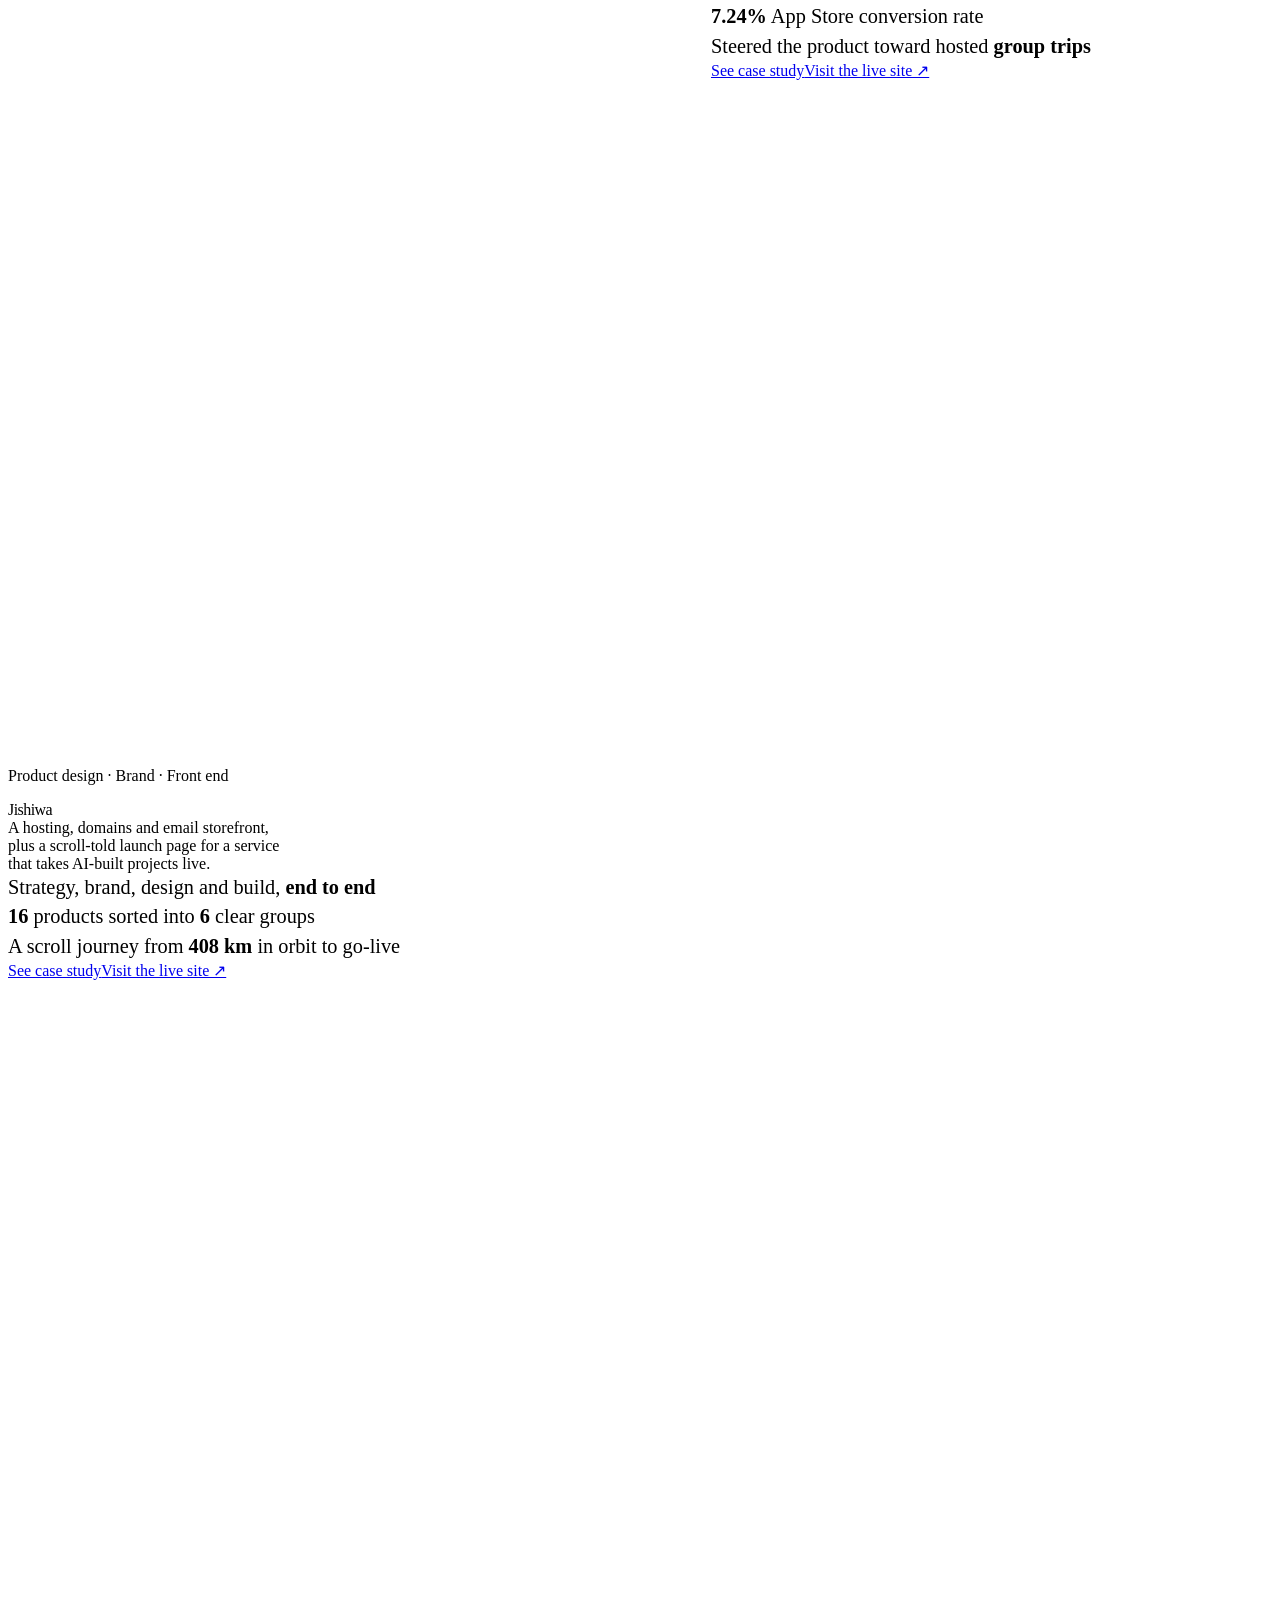
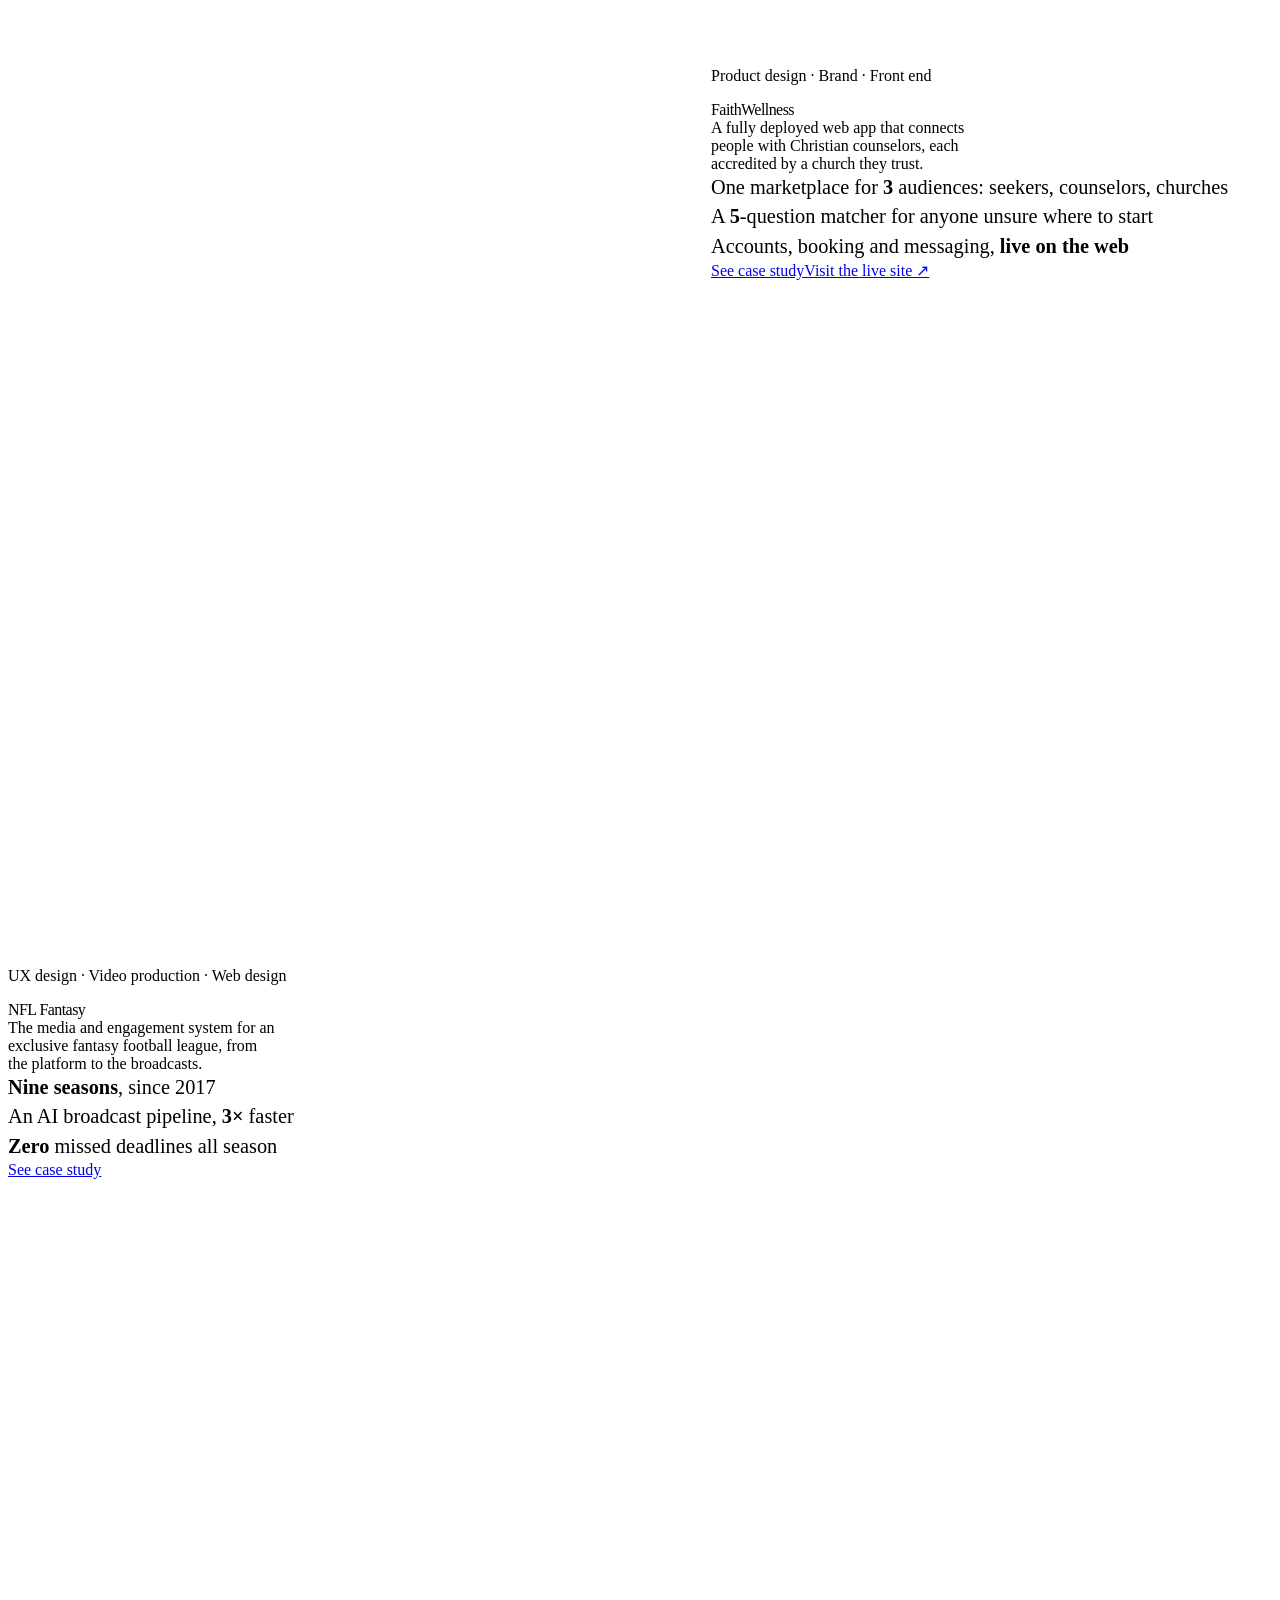
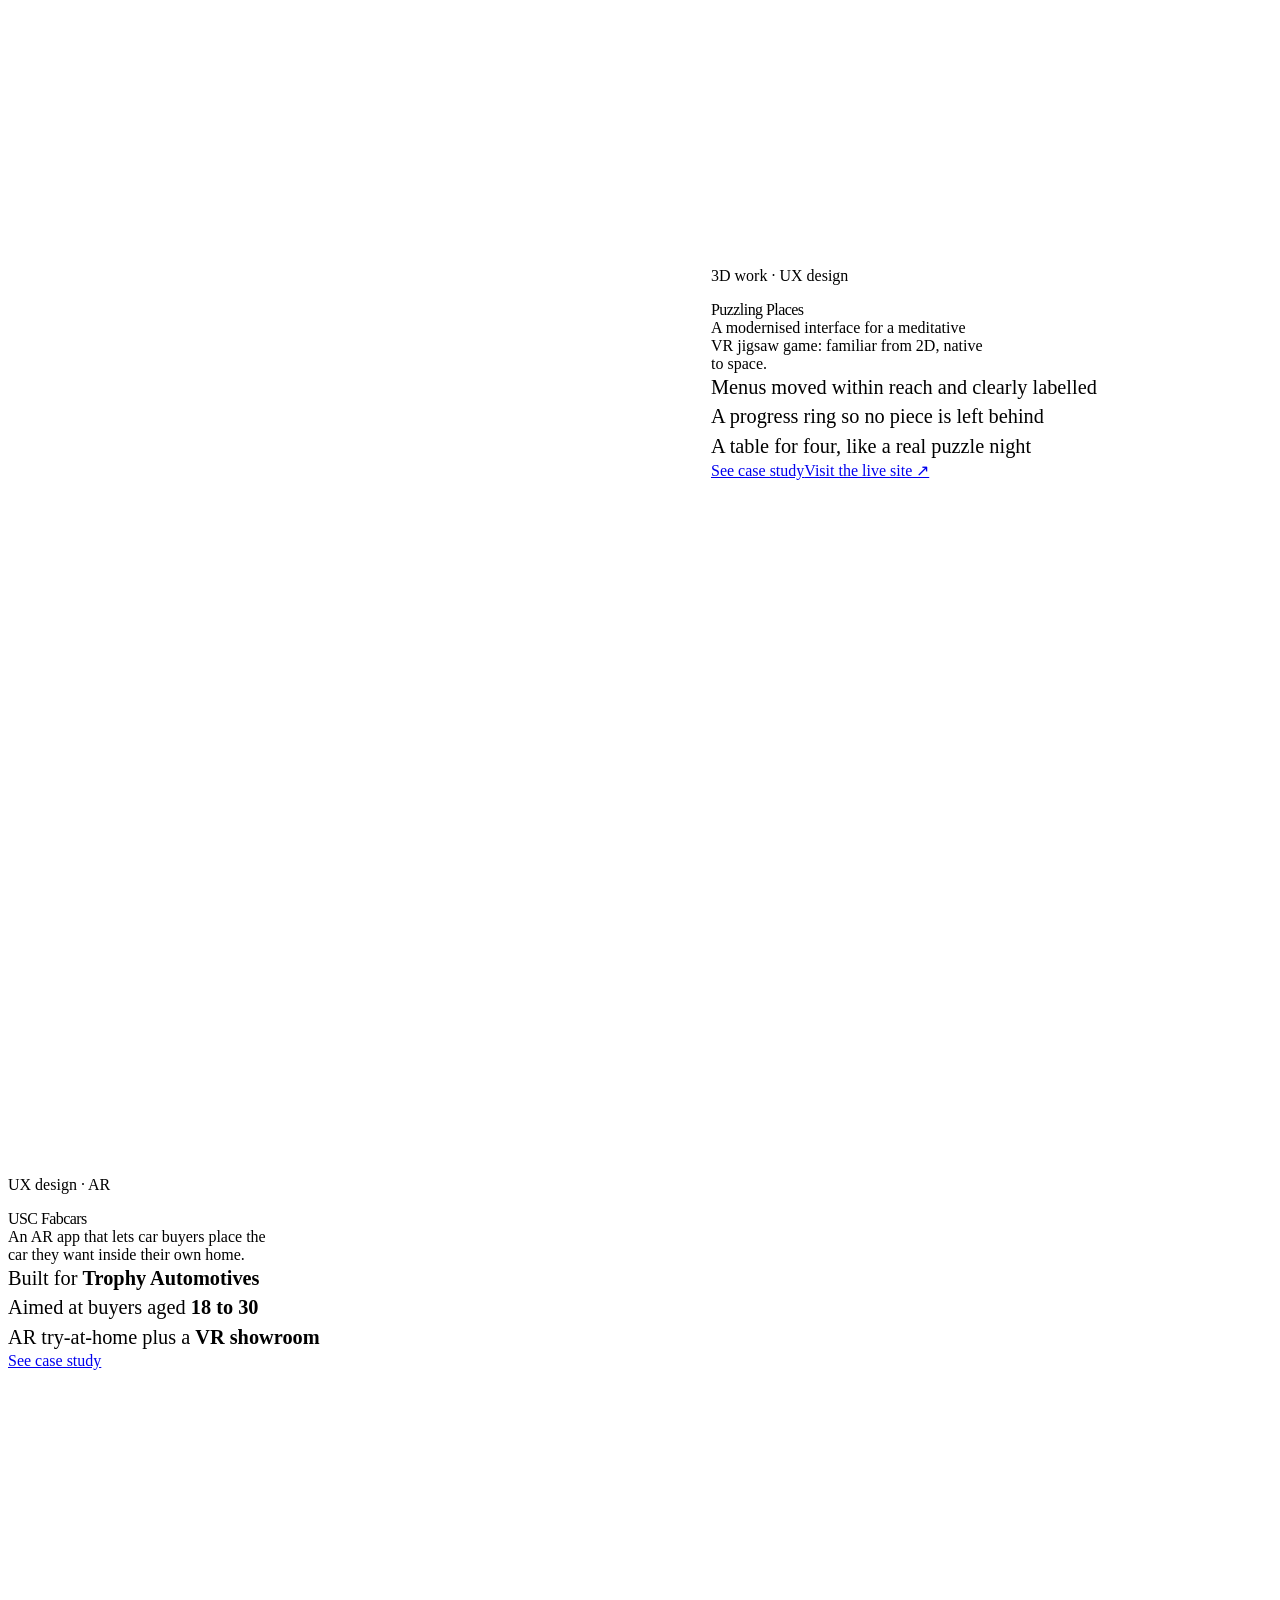
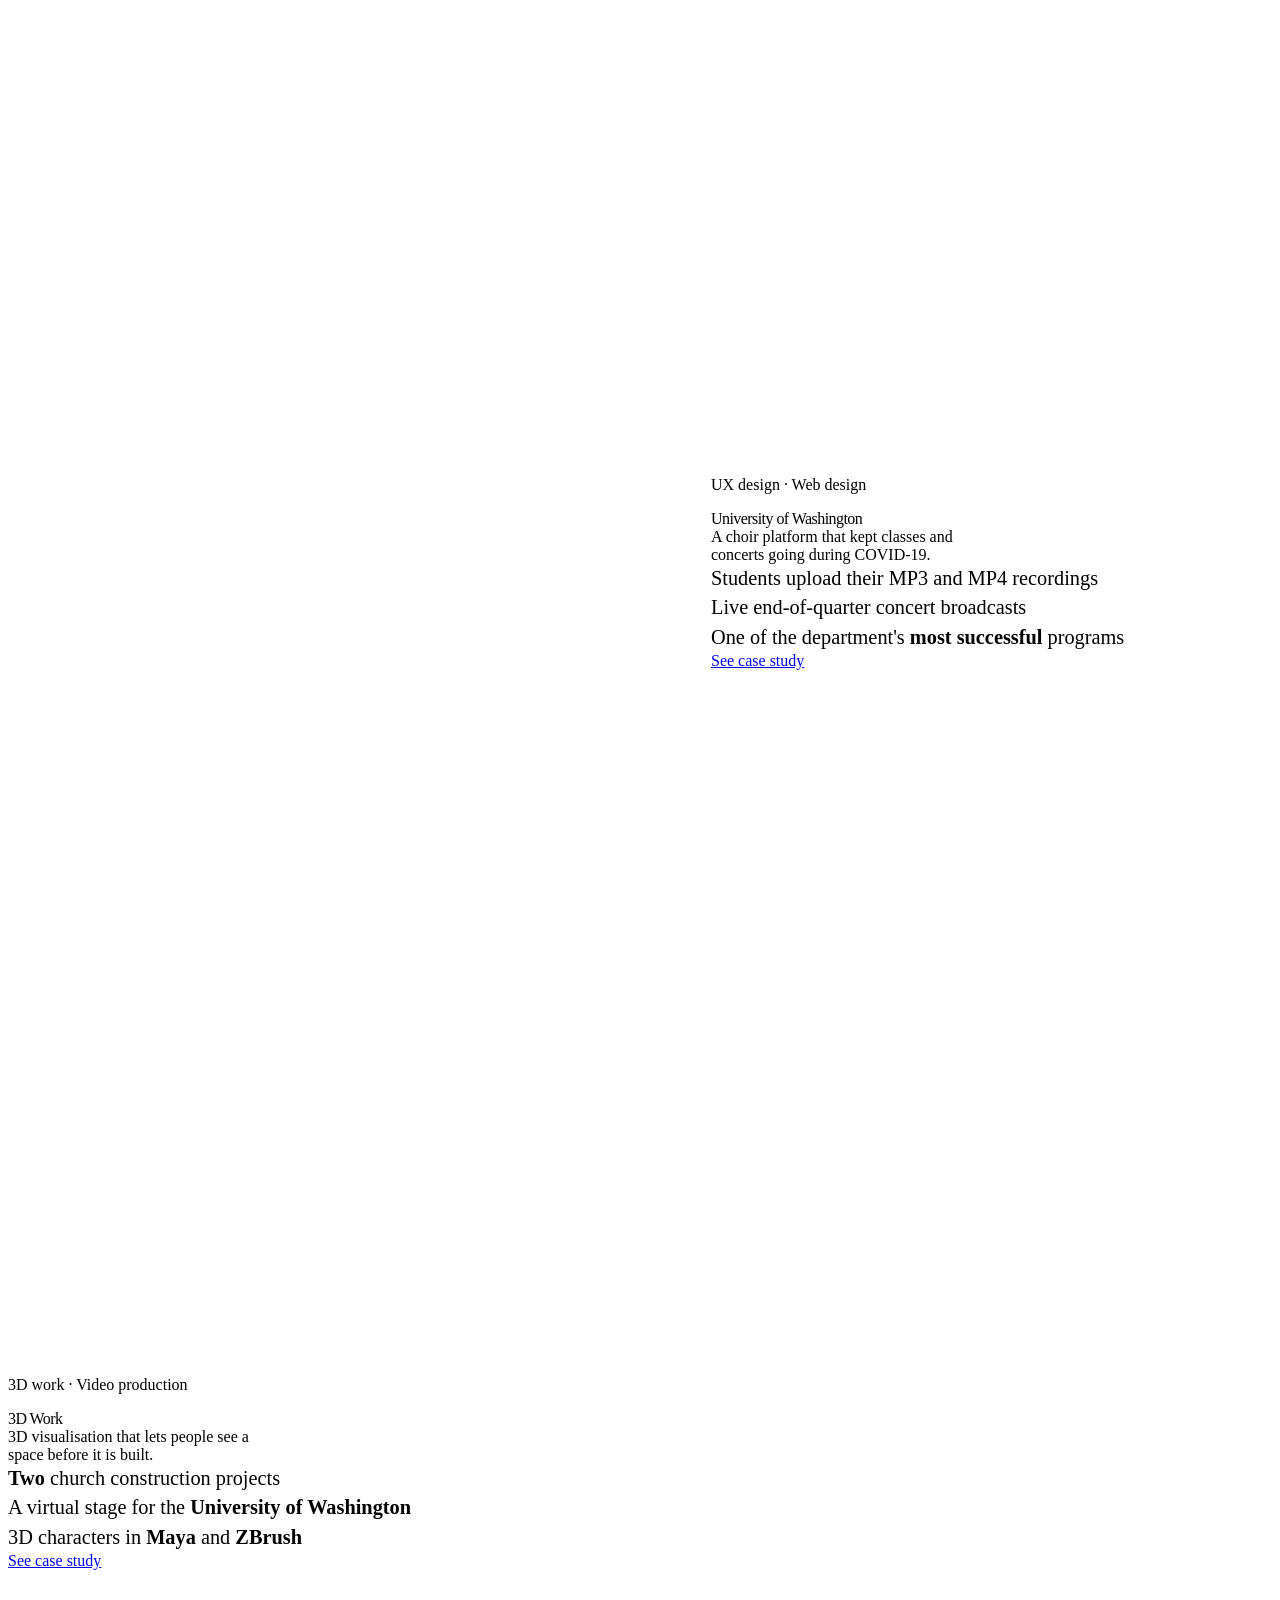
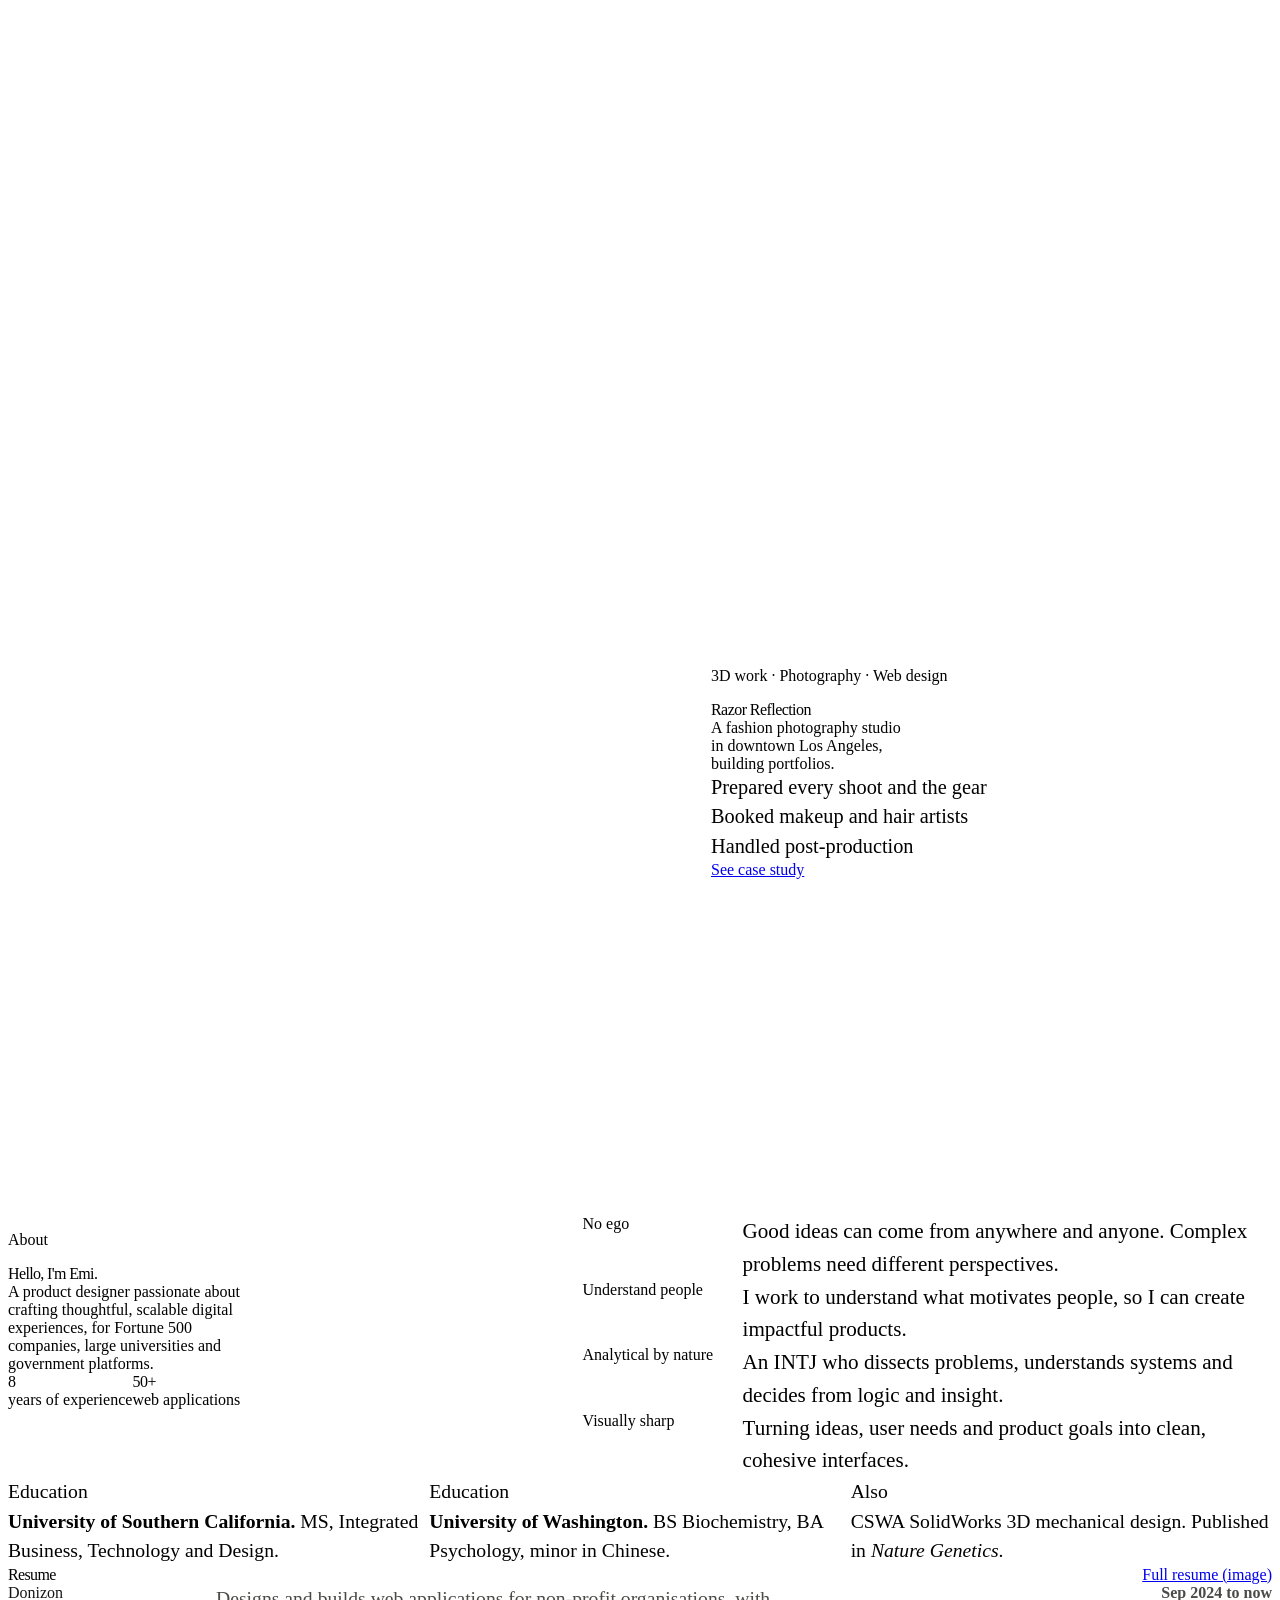
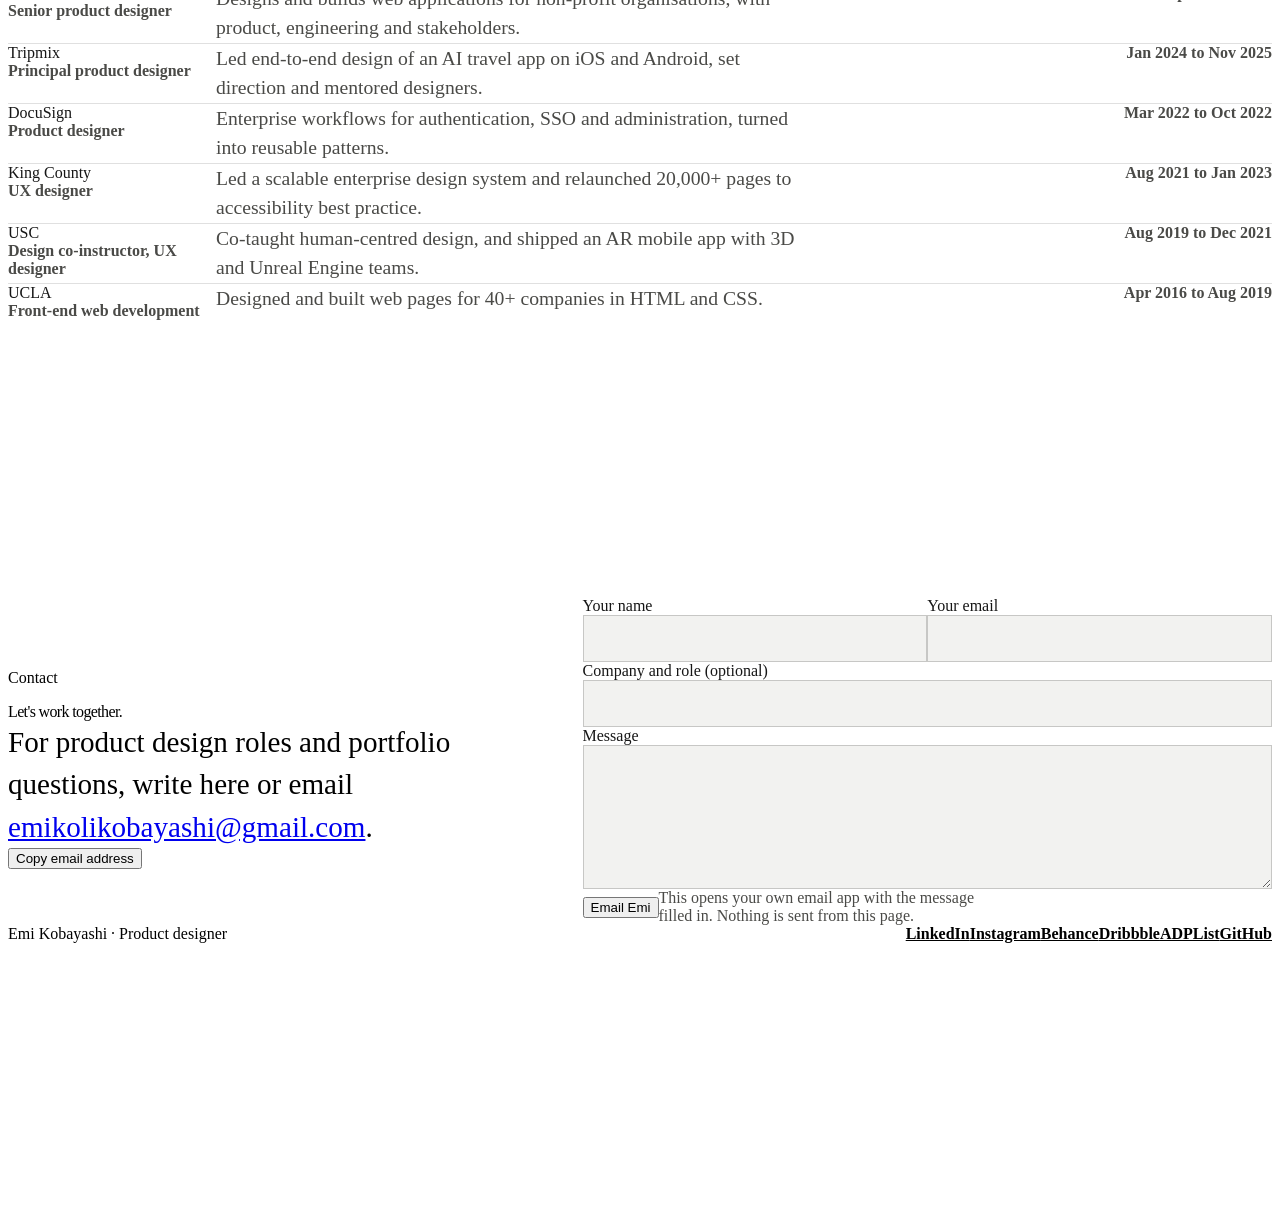
==== commit ee1496d7: "Live site links, phone hero fix, glass screenshot frames" ====
--- a/index.html
+++ b/index.html
@@ -142,7 +142,8 @@
     .hero .proj__copy { gap: var(--sc-4); }
     .proj--flip .proj__media { order: 0; }
     .proj__title { font-size: var(--sc-t-3xl); }
-    .scene { height: 34svh; }
+    /* The pictures are sized by width, so the scene is too: a fixed height let them spill onto the text. */
+    .scene { height: auto; aspect-ratio: 5 / 3; }
     .scene__components { bottom: 4%; }
     .scene__phone { bottom: 0; }
     .hero .proj__title { font-size: var(--sc-t-3xl); }
@@ -154,7 +155,7 @@
     .role time { text-align: left; order: -1; }
     .form { grid-template-columns: 1fr; padding: var(--sc-5); }
   }
-  @media (max-width: 860px) and (max-height: 720px) { .scene { height: 27svh; } .hero { gap: var(--sc-3); } .hero .proj__points { display: none; } .hero__by { font-size: var(--sc-t-base); } }
+  @media (max-width: 860px) and (max-height: 720px) { .hero { gap: var(--sc-3); } .hero .proj__points { display: none; } .hero__by { font-size: var(--sc-t-base); } }
 
   /* --------------------------------------------------- reduced motion -- */
   /* ---------------------------------------- scrolling with the mouse -- */
@@ -221,6 +222,7 @@
       </ul>
       <div class="proj__go">
         <a class="btn" href="case-kingcounty.html">See case study</a>
+        <a class="link" href="https://kingcounty.gov/" target="_blank" rel="noopener">Visit the live site ↗</a>
       </div>
     </div>
   </section>
@@ -237,7 +239,7 @@
         <li><b>~$900K</b> a year in support savings</li>
         <li><b>250+</b> screens moved to the Ink design system</li>
       </ul>
-      <div class="proj__go"><a class="btn" href="case-docusign.html">See case study</a></div>
+      <div class="proj__go"><a class="btn" href="case-docusign.html">See case study</a><a class="link" href="https://www.docusign.com/trial/free" target="_blank" rel="noopener">Visit the live site ↗</a></div>
     </div>
   </section>
 
@@ -252,7 +254,7 @@
         <li><b>7.24%</b> App Store conversion rate</li>
         <li>Steered the product toward hosted <b>group trips</b></li>
       </ul>
-      <div class="proj__go"><a class="btn" href="case-tripmix.html">See case study</a></div>
+      <div class="proj__go"><a class="btn" href="case-tripmix.html">See case study</a><a class="link" href="https://www.gettripmix.app/" target="_blank" rel="noopener">Visit the live site ↗</a></div>
     </div>
   </section>
 
@@ -312,7 +314,7 @@
         <li>A progress ring so no piece is left behind</li>
         <li>A table for four, like a real puzzle night</li>
       </ul>
-      <div class="proj__go"><a class="btn" href="case-puzzling.html">See case study</a></div>
+      <div class="proj__go"><a class="btn" href="case-puzzling.html">See case study</a><a class="link" href="https://www.realities.io/puzzlingplaces" target="_blank" rel="noopener">Visit the live site ↗</a></div>
     </div>
   </section>
 
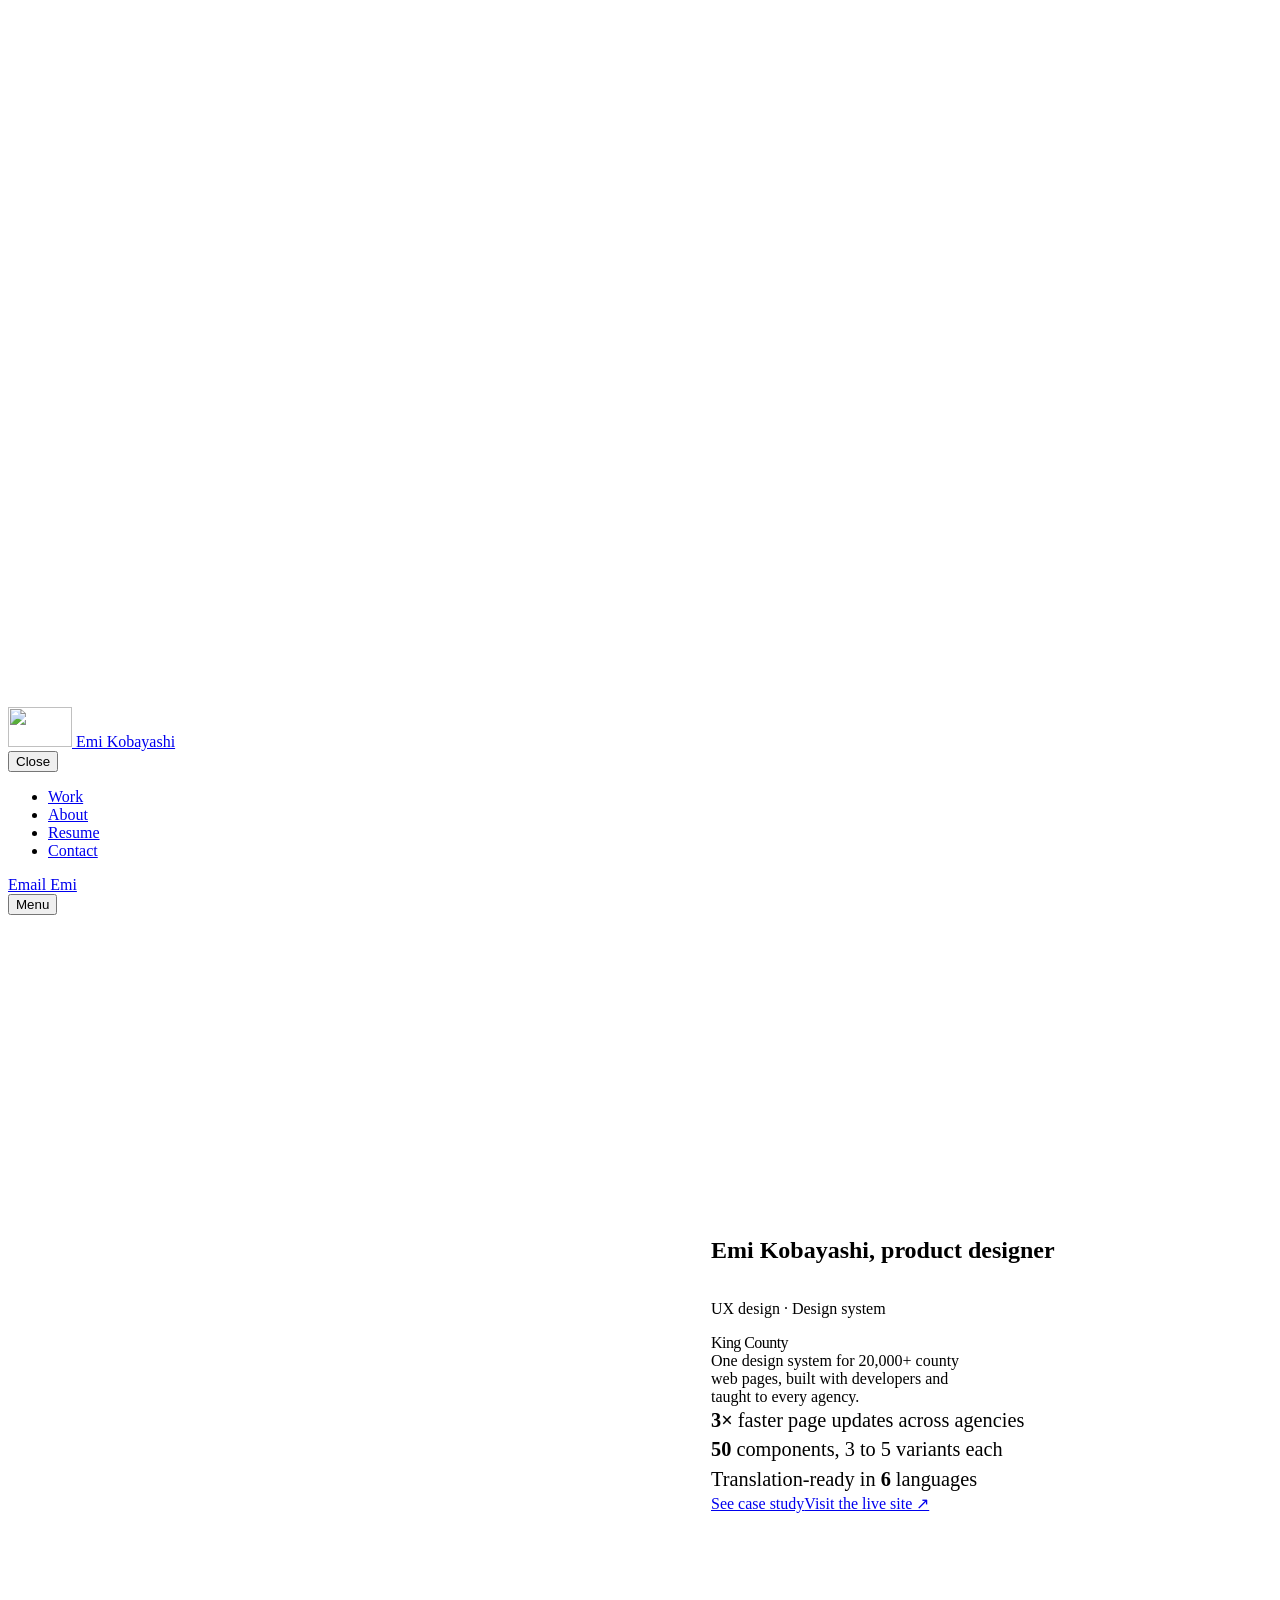
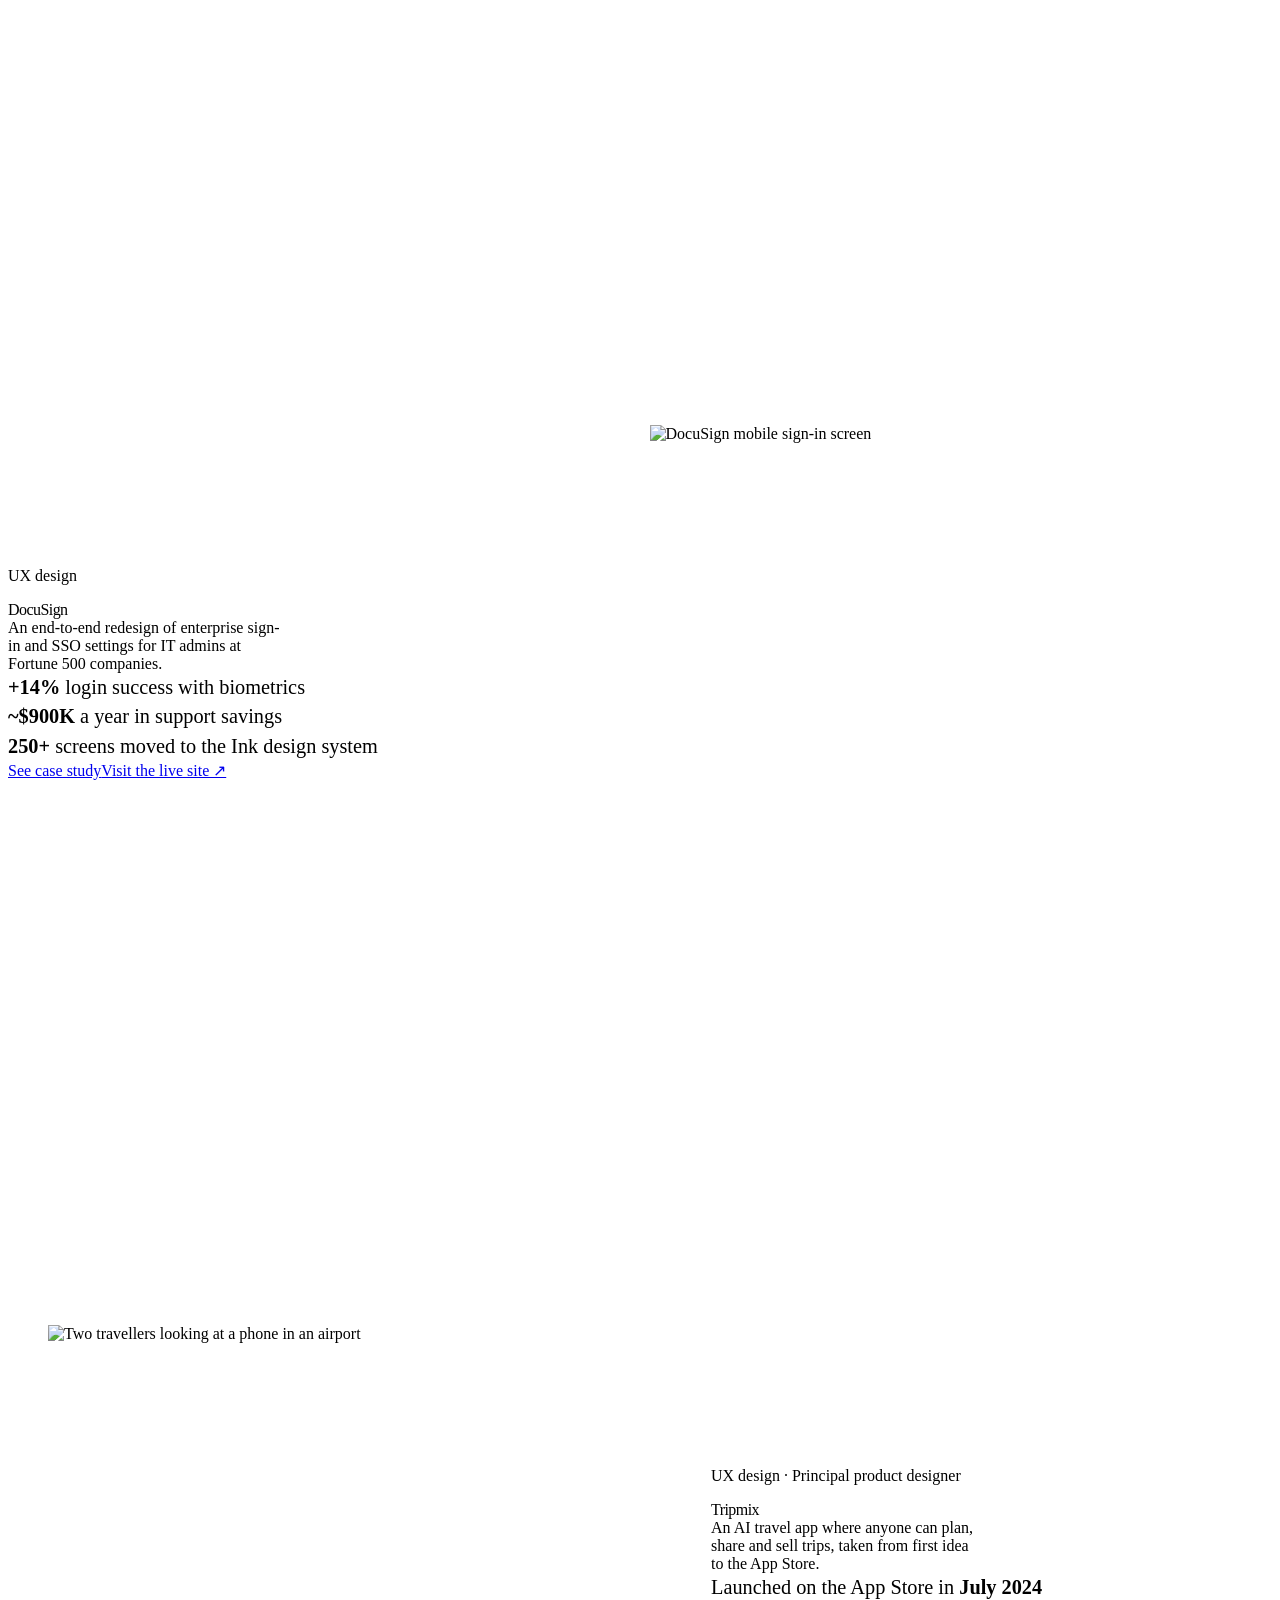
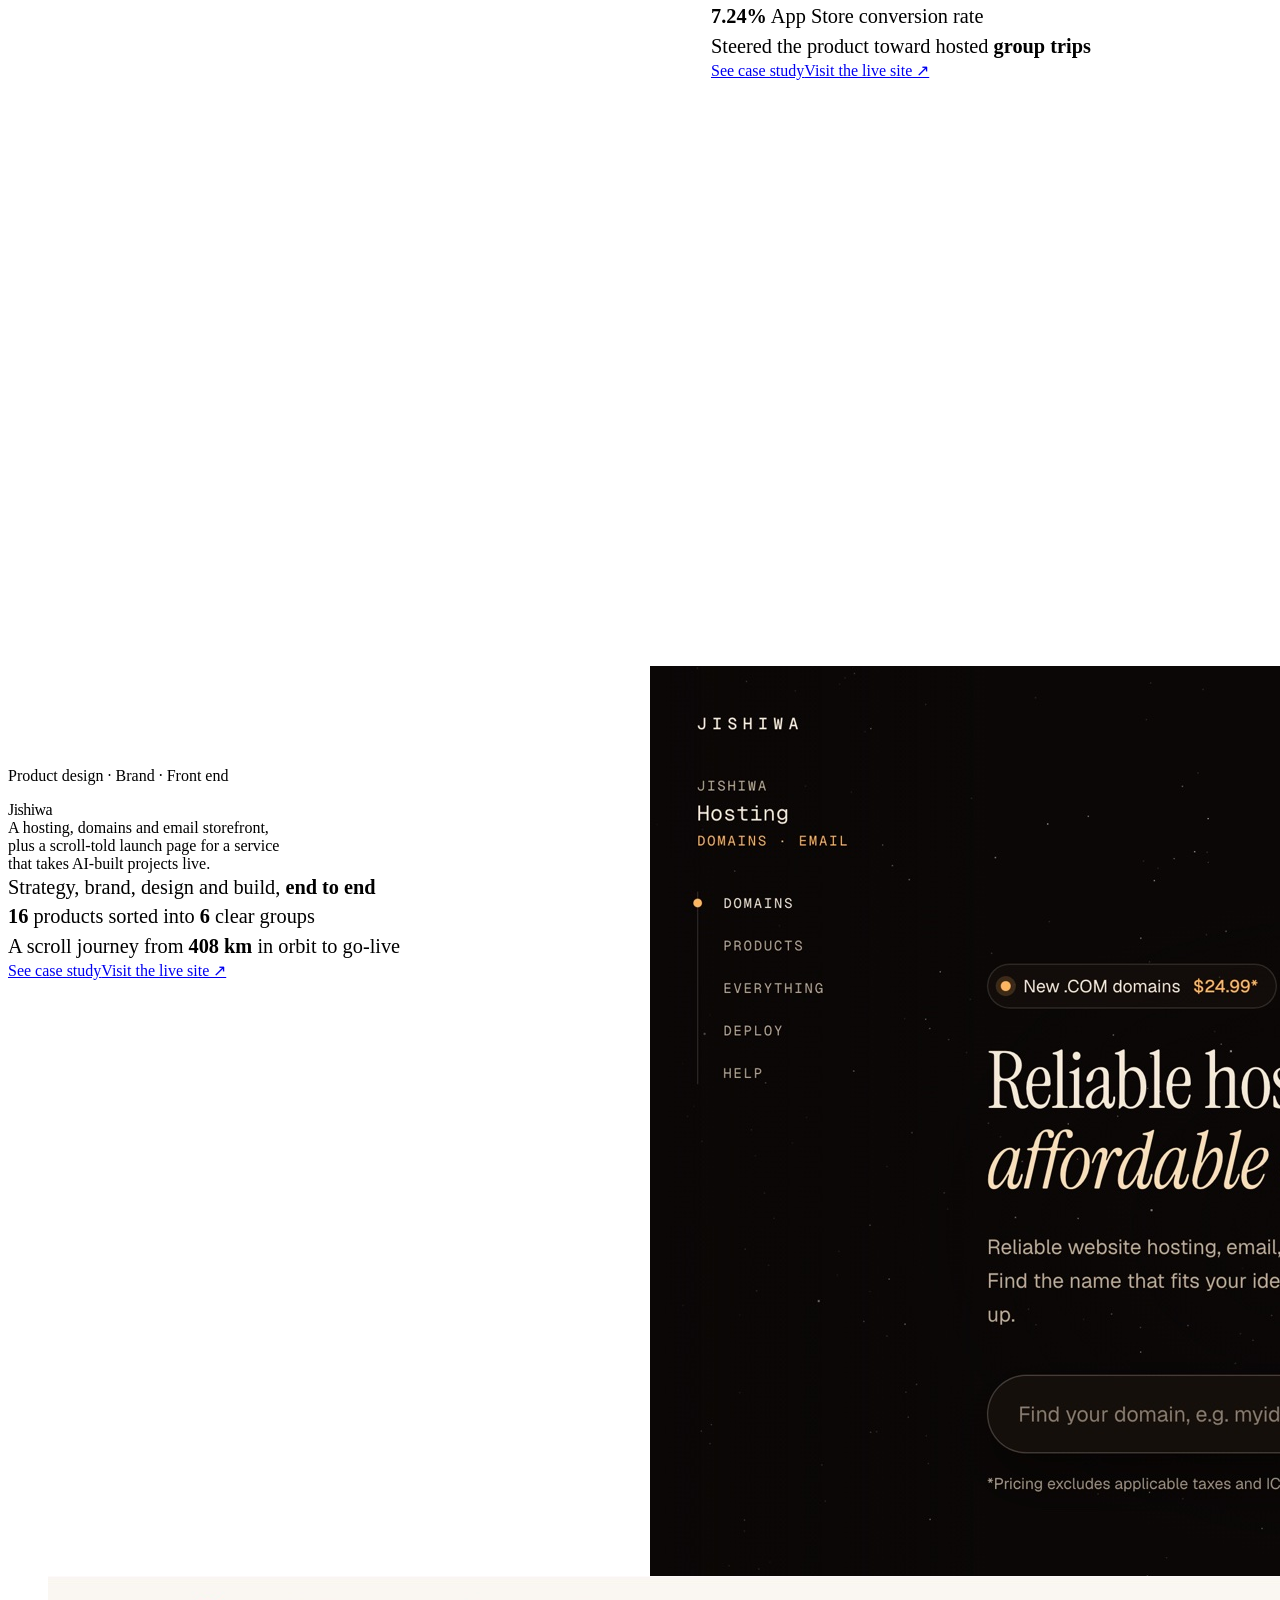
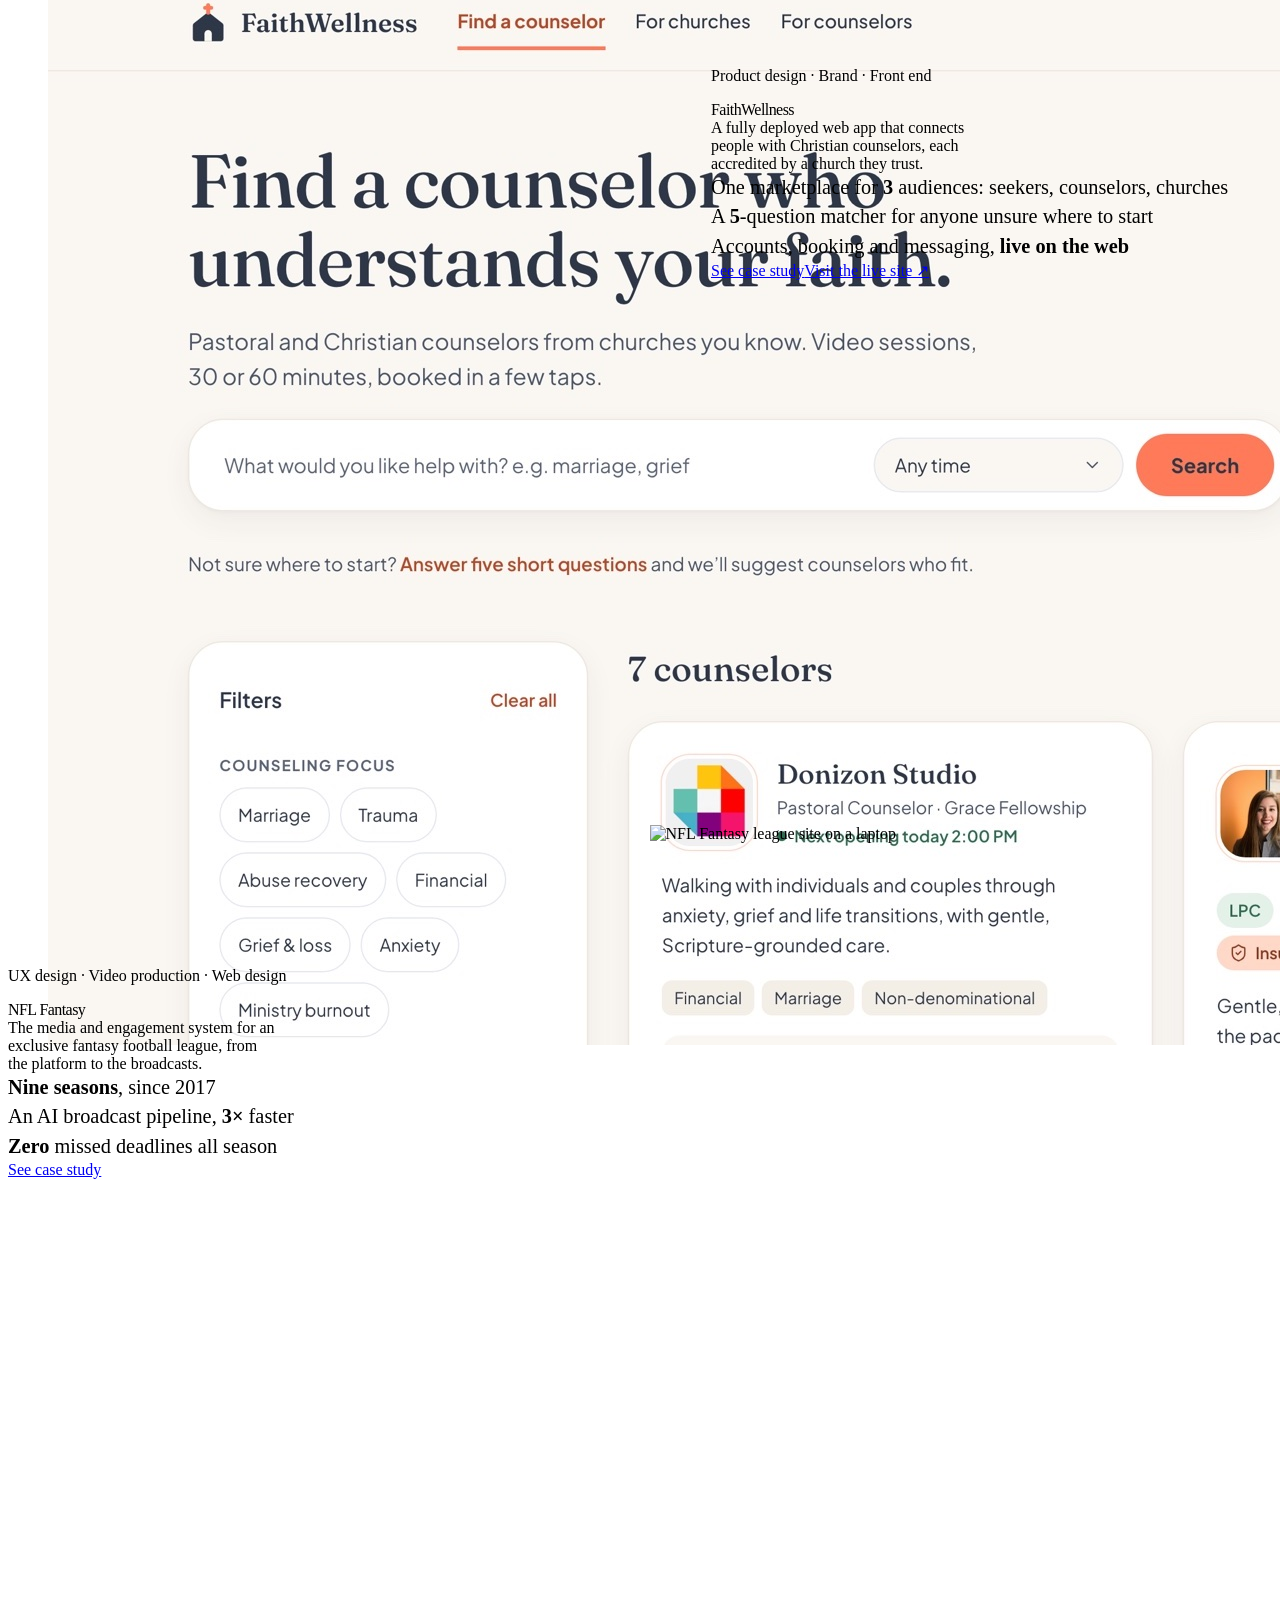
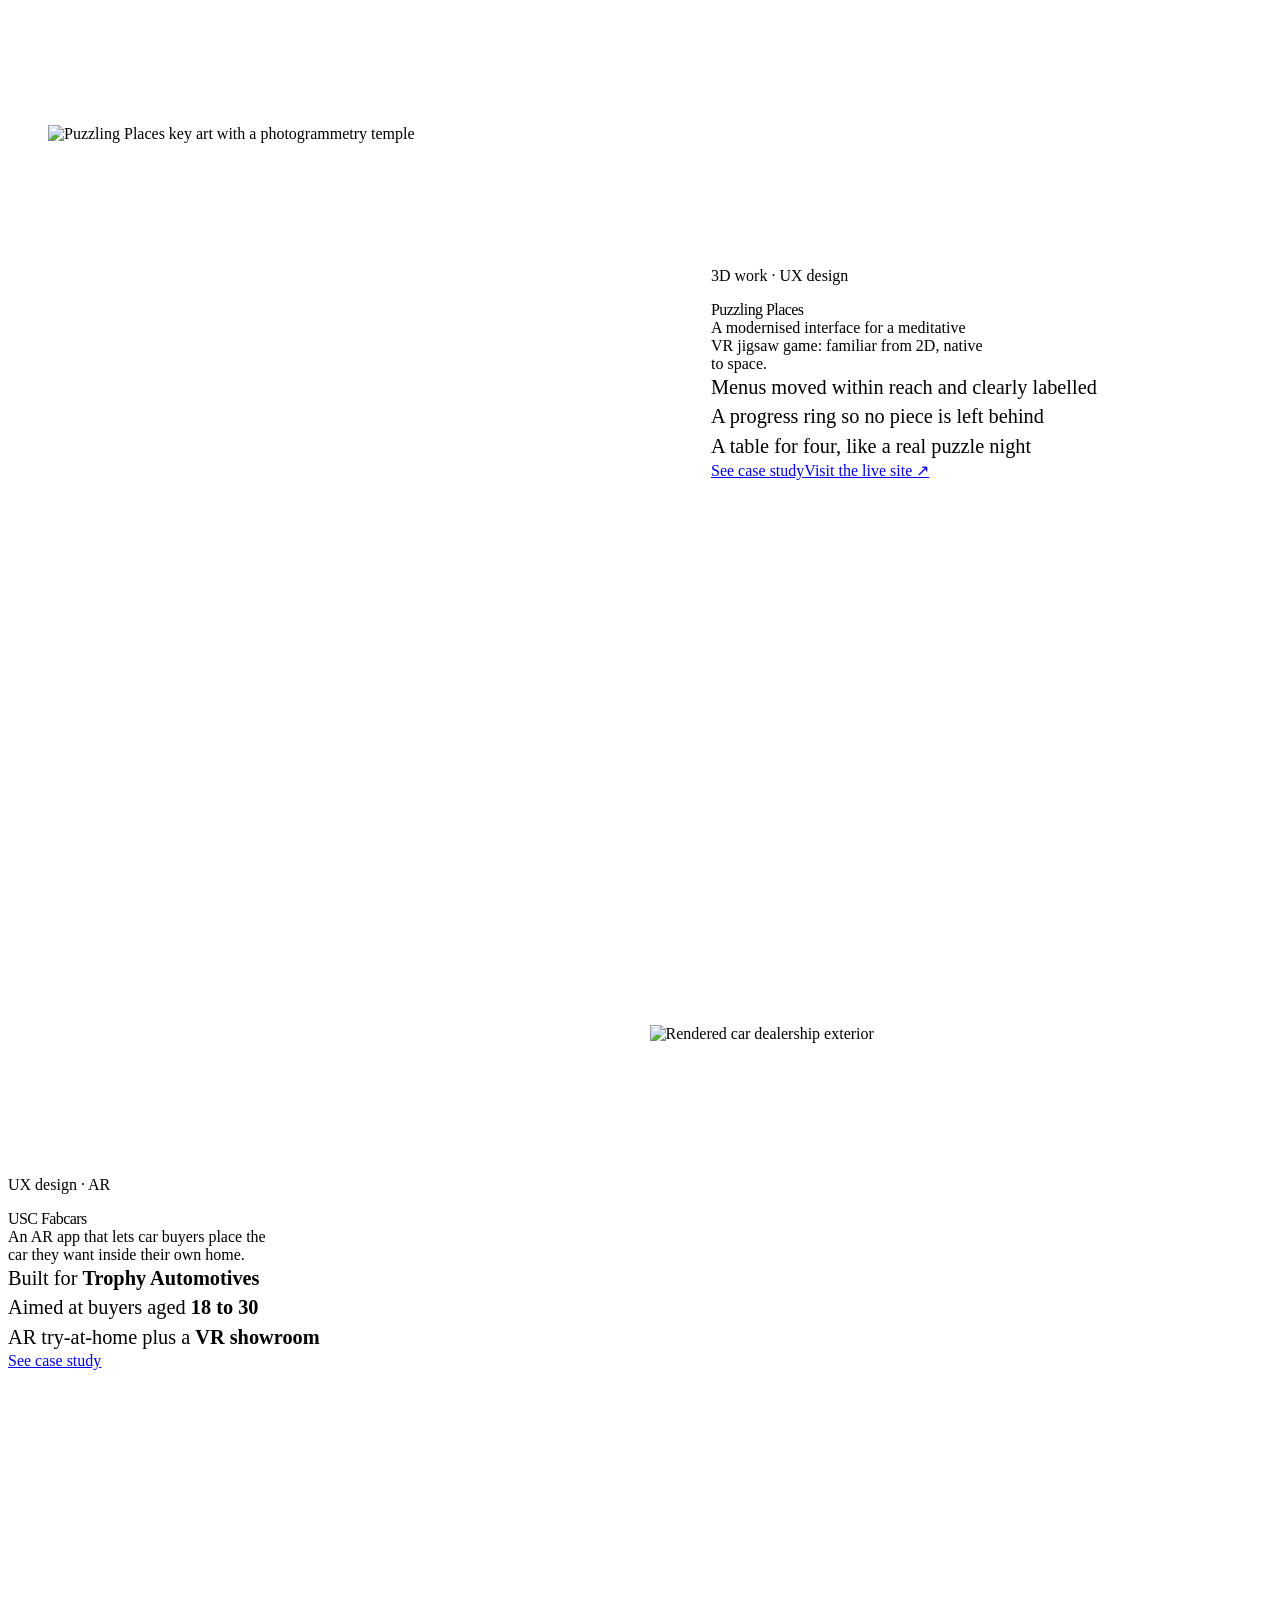
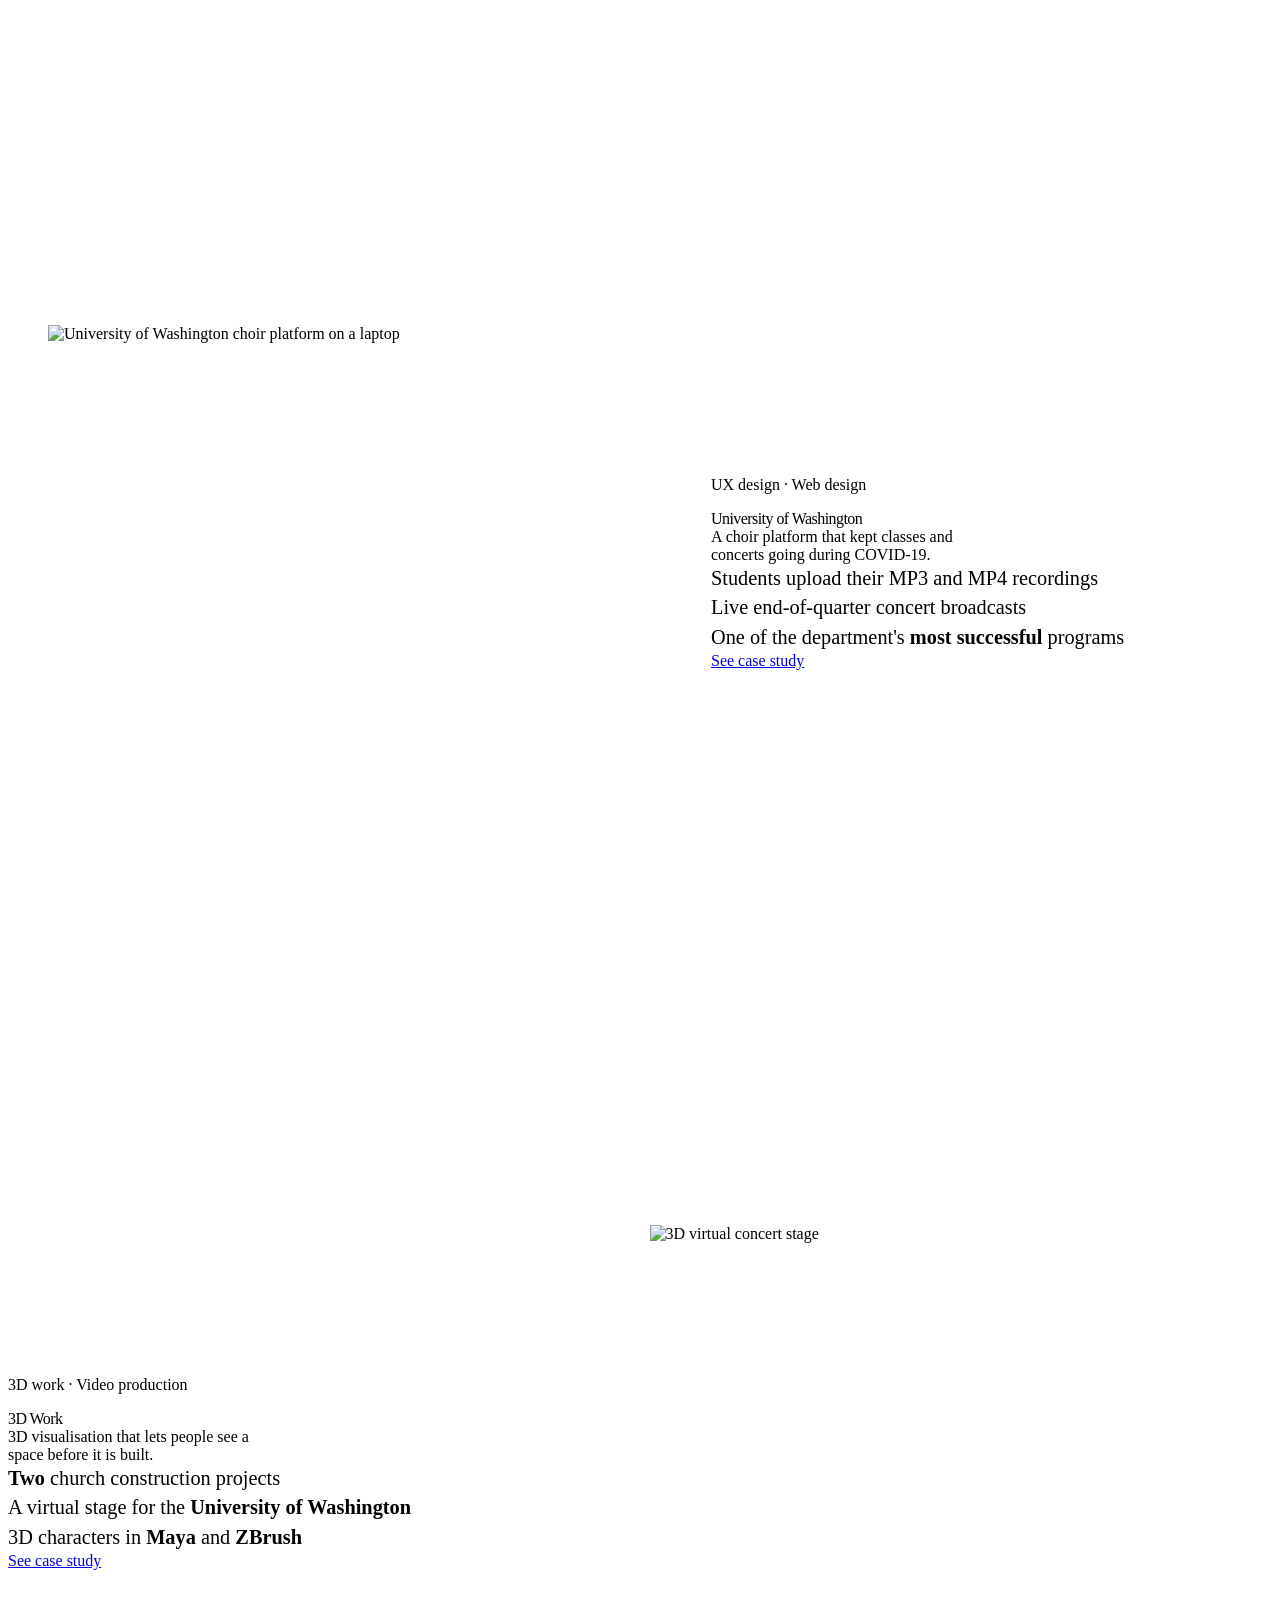
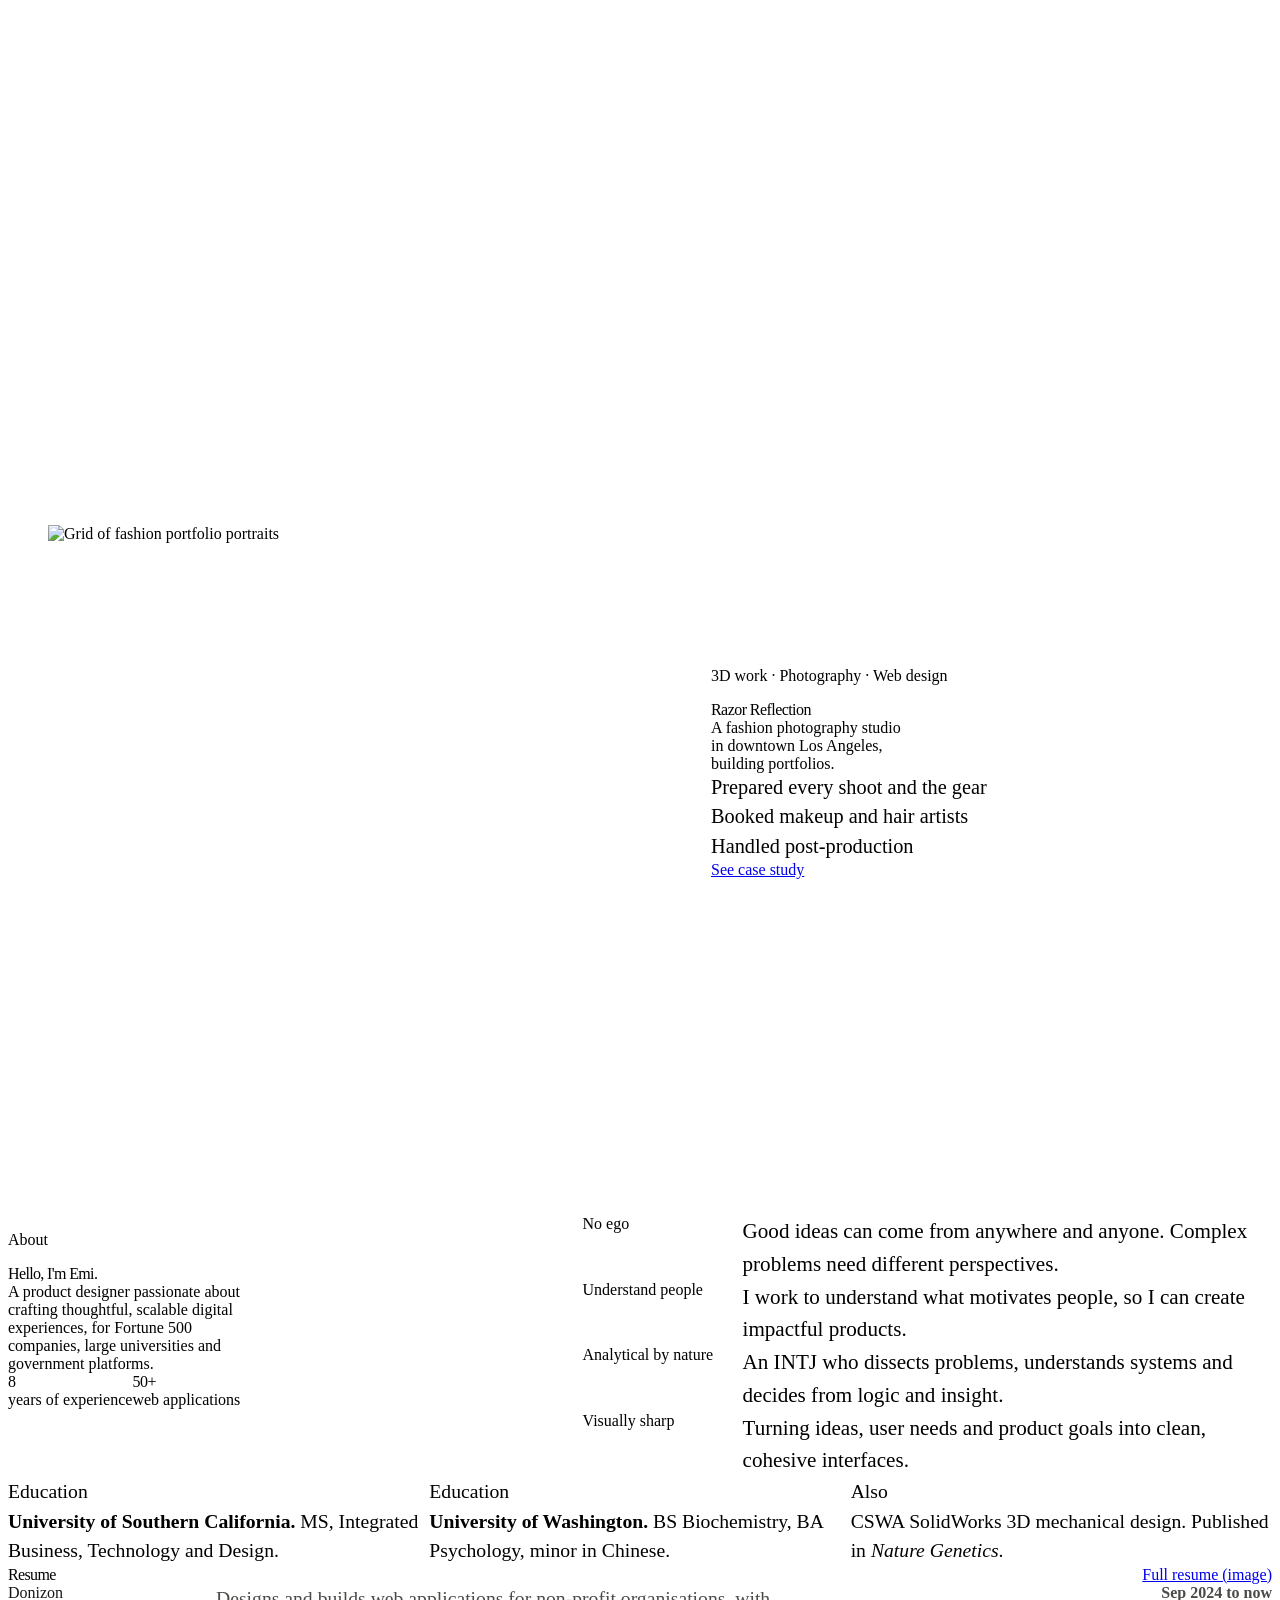
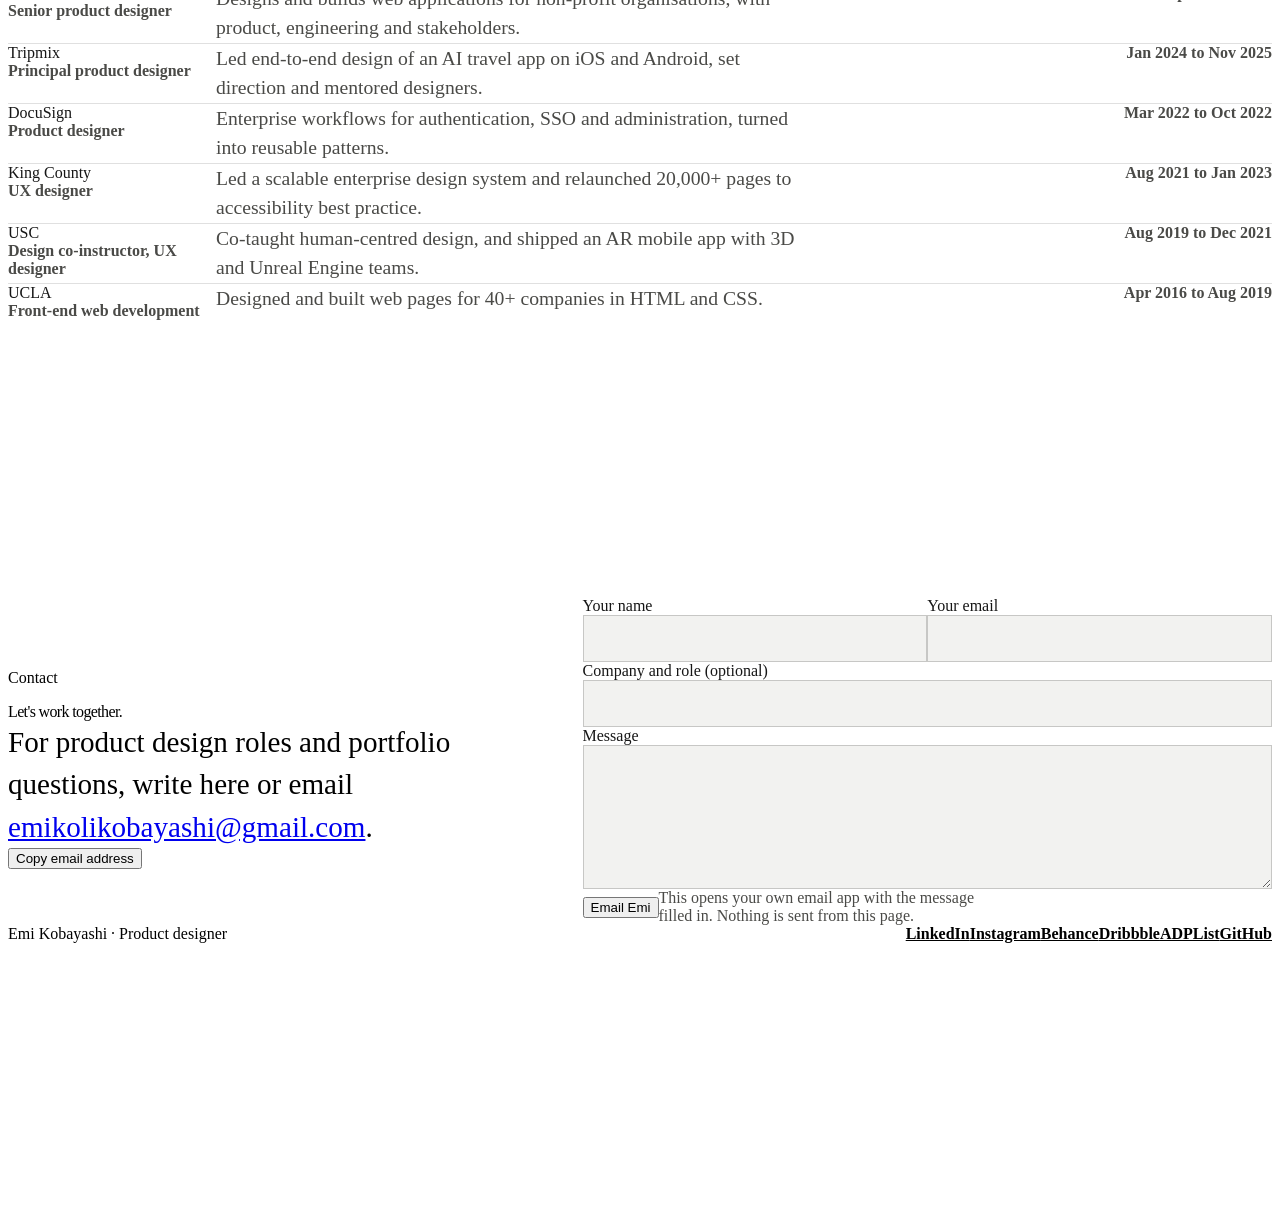
==== commit 0d072ba2: "landing page king county images" ====
--- a/index.html
+++ b/index.html
@@ -63,17 +63,19 @@
   .hero { min-height: 100svh; }
   .hero__by { margin: 0; font: 600 var(--sc-t-lg)/1.45 var(--sc-font-text); color: var(--sc-ink-soft); max-width: 34ch; }
   .hero__by strong { color: var(--sc-ink); font-weight: 800; }
-  .scene { position: relative; height: min(74svh, 44rem); }
+  /* A fixed 4:3 stage, so the three pictures always keep the same arrangement (a height tied to the screen let
+     them drift apart). On wide screens it's capped by the screen height instead of filling the column. */
+  .scene { position: relative; aspect-ratio: 4 / 3; width: min(100%, calc(min(74svh, 44rem) * 4 / 3)); margin-inline: auto; }
   .scene > * { position: absolute; will-change: transform; }
   /* Three images on one grid: the desktop homepage at the back, the
      components page overlapping its lower left, and the phone as a portrait
      card on the right. Shared radius and shadow; bottoms step down evenly. */
   .scene > .shot { border-radius: var(--ek-radius); }
-  .scene__desktop { top: 2%; right: 0; width: 84%; aspect-ratio: 16 / 10; }
+  .scene__desktop { top: 0; right: 0; width: 84%; aspect-ratio: 16 / 10; }
   .scene__desktop img { object-position: 50% 87%; }
-  .scene__components { left: 0; bottom: 12%; width: 56%; aspect-ratio: 16 / 10; }
+  .scene__components { left: 0; bottom: 7%; width: 56%; aspect-ratio: 16 / 10; }
   .scene__components img { object-position: 0 0; }
-  .scene__phone { right: 6%; bottom: 4%; width: 27%; aspect-ratio: 3 / 4; }
+  .scene__phone { right: 5%; bottom: 0; width: 27%; aspect-ratio: 3 / 4; }
   .scene__phone img { object-position: 52% 50%; }
 
   /* ------------------------------------------------------------ about -- */
@@ -142,10 +144,6 @@
     .hero .proj__copy { gap: var(--sc-4); }
     .proj--flip .proj__media { order: 0; }
     .proj__title { font-size: var(--sc-t-3xl); }
-    /* The pictures are sized by width, so the scene is too: a fixed height let them spill onto the text. */
-    .scene { height: auto; aspect-ratio: 5 / 3; }
-    .scene__components { bottom: 4%; }
-    .scene__phone { bottom: 0; }
     .hero .proj__title { font-size: var(--sc-t-3xl); }
     .about__grid, .plate { grid-template-columns: 1fr; gap: var(--sc-7); }
     .about__edu { grid-template-columns: 1fr; }
